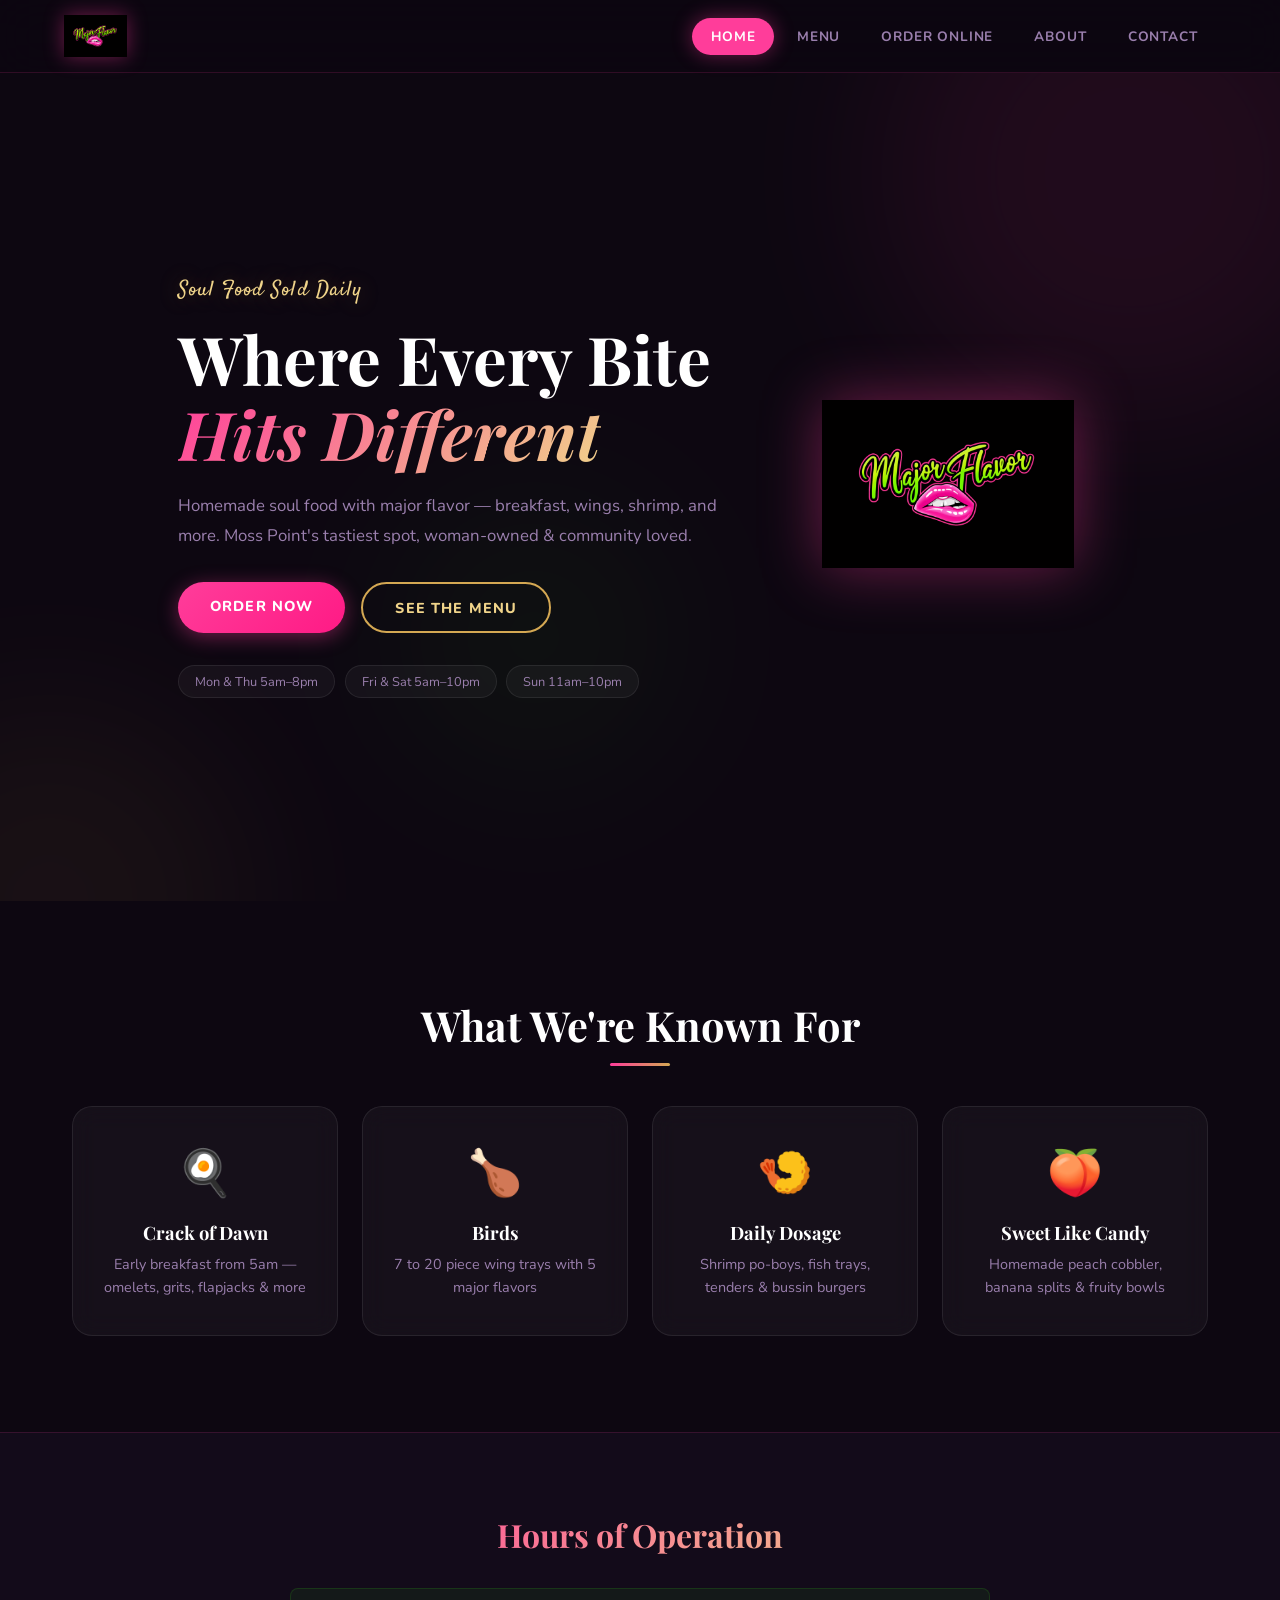
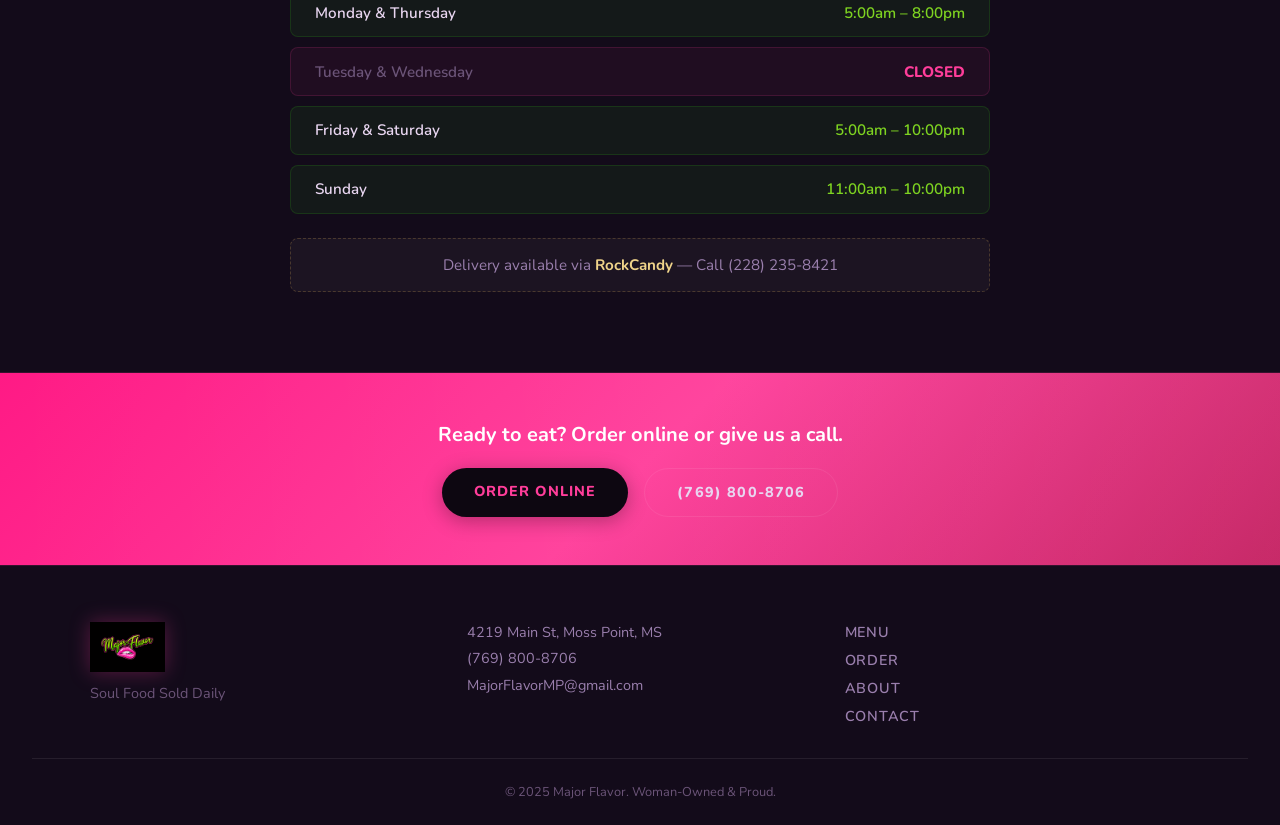
==== index.html @ 63cdf436 "Initial commit — Major Flavor restaurant website Full dark luxe redesign with boujie street vibe: - " ====
<!DOCTYPE html>
<html lang="en">
<head>
  <meta charset="UTF-8" />
  <meta name="viewport" content="width=device-width, initial-scale=1.0"/>
  <title>Major Flavor | Soul Food · Moss Point, MS</title>
  <link rel="preconnect" href="https://fonts.googleapis.com">
  <link href="https://fonts.googleapis.com/css2?family=Satisfy&family=Playfair+Display:ital,wght@0,400;0,700;1,400&family=Nunito:wght@400;600;700;800&display=swap" rel="stylesheet">
  <link rel="stylesheet" href="css/style.css" />
</head>
<body>

  <!-- HEADER / NAV -->
  <header class="site-header">
    <nav class="nav-bar">
      <a href="index.html" class="nav-logo">
        <img src="logo.png" alt="Major Flavor" class="logo-img" />
      </a>
      <button class="nav-toggle" id="navToggle" aria-label="Toggle menu">&#9776;</button>
      <ul class="nav-links" id="navLinks">
        <li><a href="index.html" class="nav-link active">Home</a></li>
        <li><a href="menu.html" class="nav-link">Menu</a></li>
        <li><a href="order.html" class="nav-link">Order Online</a></li>
        <li><a href="about.html" class="nav-link">About</a></li>
        <li><a href="contact.html" class="nav-link">Contact</a></li>
      </ul>
    </nav>
  </header>

  <!-- HERO -->
  <section class="hero">
    <div class="hero-bg-shapes">
      <div class="shape shape-1"></div>
      <div class="shape shape-2"></div>
      <div class="shape shape-3"></div>
    </div>
    <div class="hero-content">
      <p class="hero-tag">Soul Food Sold Daily</p>
      <h1 class="hero-title">
        Where Every Bite<br/>
        <em>Hits Different</em>
      </h1>
      <p class="hero-sub">Homemade soul food with major flavor — breakfast, wings, shrimp, and more. Moss Point's tastiest spot, woman-owned & community loved.</p>
      <div class="hero-cta">
        <a href="order.html" class="btn btn-primary">Order Now</a>
        <a href="menu.html" class="btn btn-outline">See the Menu</a>
      </div>
      <div class="hero-hours">
        <span>Mon & Thu 5am–8pm</span>
        <span>Fri & Sat 5am–10pm</span>
        <span>Sun 11am–10pm</span>
      </div>
    </div>
    <div class="hero-visual">
      <img src="logo.png" alt="Major Flavor — Soul Food" class="hero-logo-img" />
    </div>
  </section>

  <!-- FEATURED CATEGORIES -->
  <section class="features">
    <h2 class="section-title">What We're Known For</h2>
    <div class="features-grid">
      <a href="menu.html#breakfast" class="feature-card">
        <div class="feature-emoji">🍳</div>
        <h3>Crack of Dawn</h3>
        <p>Early breakfast from 5am — omelets, grits, flapjacks & more</p>
      </a>
      <a href="menu.html#birds" class="feature-card">
        <div class="feature-emoji">🍗</div>
        <h3>Birds</h3>
        <p>7 to 20 piece wing trays with 5 major flavors</p>
      </a>
      <a href="menu.html#daily" class="feature-card">
        <div class="feature-emoji">🍤</div>
        <h3>Daily Dosage</h3>
        <p>Shrimp po-boys, fish trays, tenders & bussin burgers</p>
      </a>
      <a href="menu.html#desserts" class="feature-card">
        <div class="feature-emoji">🍑</div>
        <h3>Sweet Like Candy</h3>
        <p>Homemade peach cobbler, banana splits & fruity bowls</p>
      </a>
    </div>
  </section>

  <!-- HOURS BANNER -->
  <section class="hours-banner">
    <div class="hours-inner">
      <h2>Hours of Operation</h2>
      <div class="hours-grid">
        <div class="hours-row open"><span>Monday & Thursday</span><span>5:00am – 8:00pm</span></div>
        <div class="hours-row closed"><span>Tuesday & Wednesday</span><span>CLOSED</span></div>
        <div class="hours-row open"><span>Friday & Saturday</span><span>5:00am – 10:00pm</span></div>
        <div class="hours-row open"><span>Sunday</span><span>11:00am – 10:00pm</span></div>
      </div>
      <p class="delivery-note">Delivery available via <strong>RockCandy</strong> — Call (228) 235-8421</p>
    </div>
  </section>

  <!-- CTA STRIP -->
  <section class="cta-strip">
    <p>Ready to eat? Order online or give us a call.</p>
    <div class="cta-strip-btns">
      <a href="order.html" class="btn btn-primary">Order Online</a>
      <a href="tel:7698008706" class="btn btn-ghost">(769) 800-8706</a>
    </div>
  </section>

  <!-- FOOTER -->
  <footer class="site-footer">
    <div class="footer-inner">
      <div class="footer-brand">
        <img src="logo.png" alt="Major Flavor" style="height:50px; width:auto; filter:drop-shadow(0 0 10px rgba(255,61,154,0.3));" />
        <p>Soul Food Sold Daily</p>
      </div>
      <div class="footer-info">
        <p>4219 Main St, Moss Point, MS</p>
        <p><a href="tel:7698008706">(769) 800-8706</a></p>
        <p><a href="mailto:MajorFlavorMP@gmail.com">MajorFlavorMP@gmail.com</a></p>
      </div>
      <div class="footer-links">
        <a href="menu.html">Menu</a>
        <a href="order.html">Order</a>
        <a href="about.html">About</a>
        <a href="contact.html">Contact</a>
      </div>
    </div>
    <p class="footer-copy">&copy; 2025 Major Flavor. Woman-Owned & Proud.</p>
  </footer>

  <script src="js/main.js"></script>
</body>
</html>
---- css/style.css ----
/* =============================================
   MAJOR FLAVOR — Main Stylesheet
   Boujie Street Soul Food
   Dark luxe theme with pink, gold, neon green
   ============================================= */

@import url('https://fonts.googleapis.com/css2?family=Satisfy&family=Playfair+Display:ital,wght@0,400;0,700;1,400&family=Nunito:wght@400;600;700;800&display=swap');

:root {
  --pink: #ff3d9a;
  --pink-hot: #ff1a85;
  --pink-light: #ff6ab5;
  --pink-glow: rgba(255, 61, 154, 0.4);
  --pink-pale: rgba(255, 61, 154, 0.12);
  --gold: #d4a853;
  --gold-light: #f0d48a;
  --gold-glow: rgba(212, 168, 83, 0.35);
  --green: #39ff14;
  --green-dim: #7ed321;
  --green-glow: rgba(57, 255, 20, 0.25);
  --bg-deep: #0d0711;
  --bg-card: #1a0f22;
  --bg-card-hover: #241535;
  --bg-surface: #130b1a;
  --text-bright: #fff;
  --text-primary: #e8d5f0;
  --text-muted: #9a7fad;
  --text-dim: #6b5478;
  --border-subtle: rgba(255, 61, 154, 0.15);
  --border-glow: rgba(255, 61, 154, 0.3);
  --glass: rgba(255, 255, 255, 0.04);
  --glass-border: rgba(255, 255, 255, 0.08);
  --shadow-pink: 0 8px 32px rgba(255, 61, 154, 0.2);
  --shadow-gold: 0 8px 32px rgba(212, 168, 83, 0.15);
  --shadow-lg: 0 20px 60px rgba(0, 0, 0, 0.5);
  --radius: 20px;
  --radius-sm: 12px;
  --radius-xs: 8px;
}

* { margin: 0; padding: 0; box-sizing: border-box; }
html { scroll-behavior: smooth; }

body {
  font-family: 'Nunito', sans-serif;
  background: var(--bg-deep);
  color: var(--text-primary);
  overflow-x: hidden;
  -webkit-font-smoothing: antialiased;
}

/* ---- TYPOGRAPHY ---- */
h1, h2, h3 { font-family: 'Playfair Display', serif; color: var(--text-bright); }
.logo-text, .hero-tag, .dancing { font-family: 'Satisfy', cursive; }

/* ---- SELECTION ---- */
::selection { background: var(--pink); color: #fff; }

/* ---- SCROLLBAR ---- */
::-webkit-scrollbar { width: 8px; }
::-webkit-scrollbar-track { background: var(--bg-deep); }
::-webkit-scrollbar-thumb { background: var(--pink); border-radius: 4px; }
::-webkit-scrollbar-thumb:hover { background: var(--pink-hot); }

/* =============================================
   SPARKLE / SHIMMER EFFECTS
   ============================================= */
@keyframes shimmer {
  0% { background-position: -200% center; }
  100% { background-position: 200% center; }
}

@keyframes pulse-glow {
  0%, 100% { box-shadow: 0 0 20px var(--pink-glow), 0 0 60px rgba(255, 61, 154, 0.1); }
  50% { box-shadow: 0 0 30px var(--pink-glow), 0 0 80px rgba(255, 61, 154, 0.2); }
}

@keyframes float {
  0%, 100% { transform: translateY(0px); }
  50% { transform: translateY(-20px); }
}

@keyframes fadeUp {
  from { opacity: 0; transform: translateY(30px); }
  to { opacity: 1; transform: translateY(0); }
}

@keyframes glow-text {
  0%, 100% { text-shadow: 0 0 20px var(--pink-glow), 0 0 40px rgba(255, 61, 154, 0.15); }
  50% { text-shadow: 0 0 30px var(--pink-glow), 0 0 60px rgba(255, 61, 154, 0.25); }
}

@keyframes border-dance {
  0%, 100% { border-color: var(--pink); }
  50% { border-color: var(--gold); }
}

@keyframes sparkle-rotate {
  0% { transform: rotate(0deg); }
  100% { transform: rotate(360deg); }
}

.shimmer-text {
  background: linear-gradient(90deg, var(--pink) 0%, var(--gold-light) 25%, var(--pink) 50%, var(--gold-light) 75%, var(--pink) 100%);
  background-size: 200% auto;
  -webkit-background-clip: text;
  -webkit-text-fill-color: transparent;
  background-clip: text;
  animation: shimmer 4s linear infinite;
}

/* =============================================
   HEADER & NAV
   ============================================= */
.site-header {
  position: sticky;
  top: 0;
  z-index: 100;
  background: rgba(13, 7, 17, 0.85);
  backdrop-filter: blur(20px);
  -webkit-backdrop-filter: blur(20px);
  border-bottom: 1px solid var(--border-subtle);
}

.nav-bar {
  max-width: 1200px;
  margin: 0 auto;
  padding: 0 1.5rem;
  display: flex;
  align-items: center;
  justify-content: space-between;
  height: 72px;
}

.nav-logo {
  text-decoration: none;
  display: flex;
  align-items: center;
  gap: 0.5rem;
}

.logo-mark {
  display: flex;
  align-items: center;
  gap: 0.6rem;
}

.logo-text {
  font-family: 'Satisfy', cursive;
  font-size: 2rem;
  background: linear-gradient(135deg, var(--pink) 0%, var(--gold-light) 100%);
  -webkit-background-clip: text;
  -webkit-text-fill-color: transparent;
  background-clip: text;
  line-height: 1;
  filter: drop-shadow(0 0 12px var(--pink-glow));
}

.lips-icon {
  width: 38px;
  height: 22px;
  filter: drop-shadow(0 0 8px var(--pink-glow));
}

.logo-img {
  height: 42px;
  width: auto;
  filter: drop-shadow(0 0 10px var(--pink-glow));
  transition: filter 0.3s;
}

.nav-logo:hover .logo-img {
  filter: drop-shadow(0 0 16px var(--pink-glow));
}

.hero-logo-img {
  width: 280px;
  max-width: 90%;
  filter: drop-shadow(0 0 30px var(--pink-glow));
  animation: pulse-glow-img 4s ease-in-out infinite;
}

@keyframes pulse-glow-img {
  0%, 100% { filter: drop-shadow(0 0 20px var(--pink-glow)); }
  50% { filter: drop-shadow(0 0 40px var(--pink-glow)) drop-shadow(0 0 60px rgba(255, 61, 154, 0.15)); }
}

.nav-links {
  list-style: none;
  display: flex;
  gap: 0.25rem;
}

.nav-link {
  text-decoration: none;
  color: var(--text-muted);
  font-weight: 700;
  font-size: 0.85rem;
  padding: 0.5rem 1.1rem;
  border-radius: 50px;
  transition: all 0.3s ease;
  letter-spacing: 0.06em;
  text-transform: uppercase;
  border: 1px solid transparent;
}

.nav-link:hover {
  color: var(--text-bright);
  background: var(--pink-pale);
  border-color: var(--border-glow);
}

.nav-link.active {
  background: var(--pink);
  color: var(--text-bright);
  box-shadow: 0 0 20px var(--pink-glow);
}

.nav-toggle {
  display: none;
  background: none;
  border: 1px solid var(--border-glow);
  color: var(--pink);
  font-size: 1.4rem;
  padding: 0.4rem 0.8rem;
  border-radius: var(--radius-xs);
  cursor: pointer;
  transition: all 0.3s;
}

.nav-toggle:hover {
  background: var(--pink-pale);
  box-shadow: 0 0 15px var(--pink-glow);
}

/* =============================================
   HERO
   ============================================= */
.hero {
  min-height: calc(100vh - 72px);
  background: var(--bg-deep);
  display: flex;
  align-items: center;
  justify-content: center;
  position: relative;
  overflow: hidden;
  padding: 4rem 2rem;
  gap: 4rem;
  flex-wrap: wrap;
}

/* Ambient background glow orbs */
.hero-bg-shapes { position: absolute; inset: 0; pointer-events: none; }

.shape {
  position: absolute;
  border-radius: 50%;
  filter: blur(80px);
}

.shape-1 {
  width: 500px; height: 500px;
  background: var(--pink);
  opacity: 0.08;
  top: -150px; right: -100px;
  animation: float 10s ease-in-out infinite;
}

.shape-2 {
  width: 400px; height: 400px;
  background: var(--gold);
  opacity: 0.06;
  bottom: -200px; left: -150px;
  animation: float 8s ease-in-out infinite reverse;
}

.shape-3 {
  width: 300px; height: 300px;
  background: var(--green);
  opacity: 0.04;
  top: 50%; left: 30%;
  animation: float 12s ease-in-out infinite;
}

.hero-content {
  max-width: 580px;
  z-index: 1;
  animation: fadeUp 0.8s ease both;
}

.hero-tag {
  font-family: 'Satisfy', cursive;
  font-size: 1.3rem;
  color: var(--gold-light);
  letter-spacing: 0.05em;
  margin-bottom: 1rem;
  display: block;
  text-shadow: 0 0 20px var(--gold-glow);
}

.hero-title {
  font-size: clamp(2.5rem, 6vw, 4.2rem);
  color: var(--text-bright);
  line-height: 1.12;
  margin-bottom: 1.25rem;
  font-weight: 700;
}

.hero-title em {
  font-style: italic;
  background: linear-gradient(135deg, var(--pink) 0%, var(--gold-light) 100%);
  -webkit-background-clip: text;
  -webkit-text-fill-color: transparent;
  background-clip: text;
}

.hero-sub {
  color: var(--text-muted);
  font-size: 1.05rem;
  line-height: 1.75;
  margin-bottom: 2rem;
}

.hero-cta {
  display: flex;
  gap: 1rem;
  flex-wrap: wrap;
  margin-bottom: 2rem;
}

.hero-hours {
  display: flex;
  flex-wrap: wrap;
  gap: 0.6rem;
}

.hero-hours span {
  background: var(--glass);
  color: var(--text-muted);
  padding: 0.4rem 1rem;
  border-radius: 50px;
  font-size: 0.8rem;
  border: 1px solid var(--glass-border);
  backdrop-filter: blur(10px);
}

.hero-visual {
  z-index: 1;
  animation: fadeUp 1s ease 0.2s both;
}

.hero-lip-circle {
  width: 320px;
  height: 320px;
  border-radius: 50%;
  background: radial-gradient(circle at 40% 40%, var(--bg-card) 0%, var(--bg-deep) 100%);
  border: 2px solid var(--border-glow);
  display: flex;
  align-items: center;
  justify-content: center;
  animation: pulse-glow 4s ease-in-out infinite;
  position: relative;
}

/* Decorative ring */
.hero-lip-circle::before {
  content: '';
  position: absolute;
  inset: -12px;
  border-radius: 50%;
  border: 1px solid var(--border-subtle);
  animation: sparkle-rotate 20s linear infinite;
}

.hero-lip-circle::after {
  content: '';
  position: absolute;
  inset: -24px;
  border-radius: 50%;
  border: 1px dashed rgba(212, 168, 83, 0.15);
  animation: sparkle-rotate 30s linear infinite reverse;
}

.hero-lips { width: 220px; filter: drop-shadow(0 0 20px var(--pink-glow)); }

/* =============================================
   BUTTONS
   ============================================= */
.btn {
  display: inline-block;
  padding: 0.85rem 2rem;
  border-radius: 50px;
  font-family: 'Nunito', sans-serif;
  font-weight: 800;
  font-size: 0.9rem;
  text-decoration: none;
  letter-spacing: 0.08em;
  text-transform: uppercase;
  transition: all 0.3s ease;
  cursor: pointer;
  border: none;
  position: relative;
}

.btn-primary {
  background: linear-gradient(135deg, var(--pink) 0%, var(--pink-hot) 100%);
  color: var(--text-bright);
  box-shadow: 0 4px 20px var(--pink-glow);
}

.btn-primary:hover {
  transform: translateY(-3px);
  box-shadow: 0 8px 30px var(--pink-glow), 0 0 60px rgba(255, 61, 154, 0.15);
}

.btn-outline {
  background: transparent;
  color: var(--gold-light);
  border: 2px solid var(--gold);
}

.btn-outline:hover {
  background: var(--gold);
  color: var(--bg-deep);
  transform: translateY(-3px);
  box-shadow: 0 8px 30px var(--gold-glow);
}

.btn-ghost {
  background: transparent;
  color: var(--text-primary);
  border: 1px solid var(--glass-border);
}

.btn-ghost:hover {
  background: var(--glass);
  transform: translateY(-2px);
  border-color: var(--border-glow);
}

.btn-green {
  background: linear-gradient(135deg, var(--green-dim), var(--green));
  color: var(--bg-deep);
  font-weight: 800;
  box-shadow: 0 4px 20px var(--green-glow);
}

.btn-green:hover {
  transform: translateY(-3px);
  box-shadow: 0 8px 30px var(--green-glow);
}

.btn-gold {
  background: linear-gradient(135deg, var(--gold), var(--gold-light));
  color: var(--bg-deep);
  font-weight: 800;
  box-shadow: 0 4px 20px var(--gold-glow);
}

.btn-gold:hover {
  transform: translateY(-3px);
  box-shadow: 0 8px 30px var(--gold-glow);
}

/* =============================================
   GLASS CARD BASE
   ============================================= */
.glass-card {
  background: var(--glass);
  border: 1px solid var(--glass-border);
  border-radius: var(--radius);
  backdrop-filter: blur(12px);
  -webkit-backdrop-filter: blur(12px);
  transition: all 0.3s ease;
}

.glass-card:hover {
  border-color: var(--border-glow);
  background: rgba(255, 255, 255, 0.06);
  box-shadow: 0 8px 40px rgba(255, 61, 154, 0.1);
}

/* =============================================
   SECTION TITLE
   ============================================= */
.section-title {
  text-align: center;
  font-size: clamp(1.8rem, 4vw, 2.6rem);
  margin-bottom: 2.5rem;
  position: relative;
  color: var(--text-bright);
}

.section-title::after {
  content: '';
  display: block;
  width: 60px;
  height: 3px;
  background: linear-gradient(90deg, var(--pink), var(--gold));
  margin: 0.7rem auto 0;
  border-radius: 4px;
}

/* =============================================
   FEATURE CARDS
   ============================================= */
.features {
  padding: 6rem 2rem;
  max-width: 1200px;
  margin: 0 auto;
}

.features-grid {
  display: grid;
  grid-template-columns: repeat(auto-fit, minmax(240px, 1fr));
  gap: 1.5rem;
}

.feature-card {
  text-decoration: none;
  color: var(--text-primary);
  background: var(--glass);
  border: 1px solid var(--glass-border);
  border-radius: var(--radius);
  padding: 2.25rem 1.75rem;
  text-align: center;
  backdrop-filter: blur(12px);
  transition: all 0.35s ease;
  position: relative;
  overflow: hidden;
}

.feature-card::before {
  content: '';
  position: absolute;
  top: 0;
  left: 0;
  right: 0;
  height: 2px;
  background: linear-gradient(90deg, transparent, var(--pink), var(--gold), transparent);
  opacity: 0;
  transition: opacity 0.3s;
}

.feature-card:hover {
  border-color: var(--border-glow);
  transform: translateY(-8px);
  box-shadow: 0 16px 48px rgba(255, 61, 154, 0.15);
}

.feature-card:hover::before { opacity: 1; }

.feature-emoji {
  font-size: 2.8rem;
  margin-bottom: 1rem;
}

.feature-card h3 {
  font-size: 1.15rem;
  color: var(--text-bright);
  margin-bottom: 0.5rem;
}

.feature-card p {
  color: var(--text-muted);
  font-size: 0.9rem;
  line-height: 1.6;
}

/* =============================================
   HOURS BANNER
   ============================================= */
.hours-banner {
  background: var(--bg-surface);
  padding: 5rem 2rem;
  position: relative;
  border-top: 1px solid var(--border-subtle);
  border-bottom: 1px solid var(--border-subtle);
}

.hours-inner {
  max-width: 700px;
  margin: 0 auto;
  text-align: center;
}

.hours-inner h2 {
  font-size: 2rem;
  margin-bottom: 2rem;
  background: linear-gradient(135deg, var(--pink), var(--gold-light));
  -webkit-background-clip: text;
  -webkit-text-fill-color: transparent;
  background-clip: text;
}

.hours-grid {
  display: flex;
  flex-direction: column;
  gap: 0.6rem;
  margin-bottom: 1.5rem;
}

.hours-row {
  display: flex;
  justify-content: space-between;
  padding: 0.85rem 1.5rem;
  border-radius: var(--radius-xs);
  font-weight: 600;
  font-size: 0.95rem;
}

.hours-row.open {
  background: rgba(57, 255, 20, 0.06);
  border: 1px solid rgba(57, 255, 20, 0.12);
  color: var(--text-primary);
}

.hours-row.open span:last-child { color: var(--green-dim); }

.hours-row.closed {
  background: rgba(255, 61, 154, 0.06);
  border: 1px solid var(--border-subtle);
  color: var(--text-dim);
}

.hours-row.closed span:last-child {
  color: var(--pink);
  font-weight: 800;
}

.delivery-note {
  color: var(--text-muted);
  font-size: 0.95rem;
  margin-top: 1.5rem;
  padding: 1rem 1.5rem;
  border: 1px dashed rgba(212, 168, 83, 0.25);
  border-radius: var(--radius-xs);
  background: var(--glass);
}

.delivery-note strong { color: var(--gold-light); }

/* =============================================
   CTA STRIP
   ============================================= */
.cta-strip {
  background: linear-gradient(135deg, var(--pink-hot) 0%, var(--pink) 50%, #c2185b 100%);
  padding: 3rem 2rem;
  text-align: center;
  color: var(--text-bright);
  position: relative;
  overflow: hidden;
}

.cta-strip::before {
  content: '';
  position: absolute;
  inset: 0;
  background: linear-gradient(90deg, transparent 0%, rgba(255,255,255,0.08) 50%, transparent 100%);
  background-size: 200% 100%;
  animation: shimmer 6s linear infinite;
}

.cta-strip p {
  font-size: 1.25rem;
  font-weight: 700;
  margin-bottom: 1.25rem;
  position: relative;
  z-index: 1;
}

.cta-strip-btns {
  display: flex;
  gap: 1rem;
  justify-content: center;
  flex-wrap: wrap;
  position: relative;
  z-index: 1;
}

.cta-strip .btn-primary {
  background: var(--bg-deep);
  color: var(--pink);
  box-shadow: 0 4px 20px rgba(0,0,0,0.3);
}

.cta-strip .btn-primary:hover {
  background: var(--text-bright);
  color: var(--pink-hot);
}

/* =============================================
   FOOTER
   ============================================= */
.site-footer {
  background: var(--bg-surface);
  color: var(--text-primary);
  padding: 3.5rem 2rem 1.5rem;
  border-top: 1px solid var(--border-subtle);
}

.footer-inner {
  max-width: 1100px;
  margin: 0 auto;
  display: grid;
  grid-template-columns: repeat(auto-fit, minmax(180px, 1fr));
  gap: 2rem;
  margin-bottom: 2rem;
}

.footer-brand .footer-logo-text {
  font-size: 2.2rem;
  background: linear-gradient(135deg, var(--pink), var(--gold-light));
  -webkit-background-clip: text;
  -webkit-text-fill-color: transparent;
  background-clip: text;
}

.footer-brand p {
  color: var(--text-dim);
  font-size: 0.9rem;
  margin-top: 0.3rem;
}

.footer-info p { color: var(--text-muted); font-size: 0.9rem; margin-bottom: 0.4rem; }
.footer-info a { color: var(--text-muted); text-decoration: none; transition: color 0.2s; }
.footer-info a:hover { color: var(--pink); }

.footer-links {
  display: flex;
  flex-direction: column;
  gap: 0.5rem;
}

.footer-links a {
  color: var(--text-muted);
  text-decoration: none;
  font-size: 0.9rem;
  font-weight: 600;
  text-transform: uppercase;
  letter-spacing: 0.05em;
  transition: color 0.2s;
}

.footer-links a:hover { color: var(--gold-light); }

.footer-copy {
  text-align: center;
  color: var(--text-dim);
  font-size: 0.8rem;
  border-top: 1px solid var(--glass-border);
  padding-top: 1.5rem;
}

/* =============================================
   PAGE HERO (inner pages)
   ============================================= */
.page-hero {
  background: var(--bg-surface);
  padding: 4rem 2rem 3rem;
  text-align: center;
  border-bottom: 1px solid var(--border-subtle);
  position: relative;
  overflow: hidden;
}

.page-hero::before {
  content: '';
  position: absolute;
  width: 400px; height: 400px;
  background: var(--pink);
  opacity: 0.04;
  border-radius: 50%;
  filter: blur(80px);
  top: -200px; right: 10%;
}

.page-hero h1 {
  color: var(--text-bright);
  font-size: clamp(2rem, 5vw, 3.2rem);
  position: relative;
}

.page-hero p {
  color: var(--text-muted);
  margin-top: 0.5rem;
  font-size: 1.05rem;
  position: relative;
}

/* =============================================
   MENU PAGE
   ============================================= */
.menu-page { max-width: 1100px; margin: 0 auto; padding: 3rem 2rem 5rem; }

.menu-nav {
  display: flex;
  gap: 0.5rem;
  flex-wrap: wrap;
  margin-bottom: 3rem;
  justify-content: center;
}

.menu-nav-btn {
  padding: 0.55rem 1.2rem;
  background: var(--glass);
  border: 1px solid var(--glass-border);
  border-radius: 50px;
  font-family: 'Nunito', sans-serif;
  font-weight: 700;
  font-size: 0.85rem;
  cursor: pointer;
  color: var(--text-muted);
  text-decoration: none;
  transition: all 0.3s;
  text-transform: uppercase;
  letter-spacing: 0.04em;
}

.menu-nav-btn:hover, .menu-nav-btn.active {
  background: var(--pink);
  border-color: var(--pink);
  color: var(--text-bright);
  box-shadow: 0 0 20px var(--pink-glow);
}

.menu-section { margin-bottom: 3.5rem; }

.menu-section-header {
  display: flex;
  align-items: center;
  gap: 1rem;
  margin-bottom: 1.5rem;
  padding-bottom: 0.75rem;
  border-bottom: 1px solid var(--border-subtle);
}

.menu-section-header h2 {
  font-size: 1.6rem;
  color: var(--text-bright);
}

.menu-section-header .section-icon {
  font-size: 1.8rem;
}

.menu-section-sub {
  font-size: 0.85rem;
  color: var(--text-muted);
  margin-bottom: 1.25rem;
  padding: 0.5rem 1rem;
  background: var(--pink-pale);
  border-radius: var(--radius-xs);
  display: inline-block;
  border: 1px solid var(--border-subtle);
}

.menu-items {
  display: grid;
  grid-template-columns: repeat(auto-fill, minmax(280px, 1fr));
  gap: 0.75rem;
}

.menu-item {
  background: var(--glass);
  border-radius: var(--radius-sm);
  padding: 1.25rem 1.5rem;
  border: 1px solid var(--glass-border);
  display: flex;
  justify-content: space-between;
  align-items: flex-start;
  gap: 1rem;
  transition: all 0.3s ease;
}

.menu-item:hover {
  border-color: var(--border-glow);
  background: rgba(255, 255, 255, 0.06);
  box-shadow: 0 4px 20px rgba(255, 61, 154, 0.08);
}

.menu-item-info { flex: 1; }

.menu-item-name {
  font-family: 'Playfair Display', serif;
  font-size: 1rem;
  font-weight: 700;
  color: var(--text-bright);
  margin-bottom: 0.25rem;
}

.menu-item-desc {
  font-size: 0.8rem;
  color: var(--text-dim);
  line-height: 1.5;
}

.menu-item-price {
  font-weight: 800;
  color: var(--gold-light);
  font-size: 1rem;
  white-space: nowrap;
}

/* Flavors tag */
.flavors-tag {
  margin-top: 0.75rem;
  display: flex;
  flex-wrap: wrap;
  gap: 0.4rem;
  align-items: center;
}

.flavor-pill {
  background: rgba(57, 255, 20, 0.08);
  color: var(--green-dim);
  border: 1px solid rgba(57, 255, 20, 0.15);
  border-radius: 50px;
  padding: 0.25rem 0.8rem;
  font-size: 0.75rem;
  font-weight: 700;
}

/* Special promo box */
.promo-box {
  background: var(--glass);
  border-radius: var(--radius);
  padding: 2.5rem;
  color: var(--text-bright);
  border: 1px solid var(--border-glow);
  text-align: center;
  margin-bottom: 3rem;
  position: relative;
  overflow: hidden;
}

.promo-box::before {
  content: '';
  position: absolute;
  inset: 0;
  background: linear-gradient(135deg, rgba(255, 61, 154, 0.05) 0%, rgba(212, 168, 83, 0.05) 100%);
}

.promo-box .promo-tag {
  display: inline-block;
  background: linear-gradient(135deg, var(--gold), var(--gold-light));
  color: var(--bg-deep);
  font-weight: 800;
  font-size: 0.75rem;
  padding: 0.3rem 1rem;
  border-radius: 50px;
  letter-spacing: 0.1em;
  text-transform: uppercase;
  margin-bottom: 0.75rem;
  position: relative;
}

.promo-box h2 {
  font-size: 1.8rem;
  margin-bottom: 0.5rem;
  position: relative;
  background: linear-gradient(135deg, var(--pink), var(--gold-light));
  -webkit-background-clip: text;
  -webkit-text-fill-color: transparent;
  background-clip: text;
}

.promo-box p { color: var(--text-muted); margin-bottom: 0.3rem; font-size: 0.95rem; position: relative; }

.promo-options {
  display: flex;
  gap: 1rem;
  justify-content: center;
  flex-wrap: wrap;
  margin-top: 1.25rem;
  position: relative;
}

.promo-option {
  background: rgba(255, 61, 154, 0.08);
  border: 1px solid var(--border-glow);
  border-radius: var(--radius-sm);
  padding: 0.85rem 1.75rem;
  color: var(--text-bright);
  text-align: center;
  transition: all 0.3s;
}

.promo-option:hover {
  border-color: var(--gold);
  box-shadow: 0 0 20px var(--gold-glow);
}

.promo-option strong {
  display: block;
  font-size: 1.6rem;
  background: linear-gradient(135deg, var(--pink), var(--gold-light));
  -webkit-background-clip: text;
  -webkit-text-fill-color: transparent;
  background-clip: text;
}

.promo-option span { font-size: 0.8rem; color: var(--text-muted); }

/* Sides list */
.sides-list {
  display: flex;
  flex-wrap: wrap;
  gap: 0.6rem;
  margin-top: 0.75rem;
}

.side-pill {
  background: var(--glass);
  border: 1px solid var(--glass-border);
  border-radius: 50px;
  padding: 0.4rem 1rem;
  font-size: 0.85rem;
  font-weight: 600;
  color: var(--text-muted);
  transition: all 0.2s;
}

.side-pill:hover {
  border-color: var(--border-glow);
  color: var(--text-primary);
}

/* =============================================
   ORDER PAGE
   ============================================= */
.order-page {
  max-width: 800px;
  margin: 0 auto;
  padding: 3rem 2rem 5rem;
  text-align: center;
}

.order-page h2 {
  font-size: 1.8rem;
  margin-bottom: 1rem;
  color: var(--text-bright);
}

.order-embed-box {
  background: var(--glass);
  border-radius: var(--radius);
  padding: 3rem 2rem;
  border: 1px solid var(--border-glow);
  margin-top: 2rem;
  position: relative;
  overflow: hidden;
}

.order-embed-box::before {
  content: '';
  position: absolute;
  top: 0; left: 0; right: 0;
  height: 2px;
  background: linear-gradient(90deg, var(--pink), var(--gold), var(--pink));
}

.order-embed-box .placeholder-icon { font-size: 4rem; margin-bottom: 1rem; }

.order-embed-box p {
  color: var(--text-muted);
  margin-bottom: 1.5rem;
  line-height: 1.7;
}

.order-alts {
  display: grid;
  grid-template-columns: repeat(auto-fit, minmax(200px, 1fr));
  gap: 1.25rem;
  margin-top: 2.5rem;
}

.order-alt-card {
  background: var(--glass);
  border-radius: var(--radius);
  padding: 1.75rem;
  border: 1px solid var(--glass-border);
  text-align: center;
  transition: all 0.3s;
}

.order-alt-card:hover {
  border-color: var(--border-glow);
  box-shadow: 0 8px 32px rgba(255, 61, 154, 0.1);
}

.order-alt-card .alt-icon { font-size: 2rem; margin-bottom: 0.75rem; }
.order-alt-card h3 { font-size: 1rem; margin-bottom: 0.5rem; color: var(--text-bright); }
.order-alt-card p { font-size: 0.85rem; color: var(--text-muted); margin-bottom: 0.75rem; }

/* =============================================
   ABOUT PAGE
   ============================================= */
.about-page { max-width: 900px; margin: 0 auto; padding: 3rem 2rem 5rem; }

.about-grid {
  display: grid;
  grid-template-columns: 1fr 1fr;
  gap: 3rem;
  align-items: center;
  margin-bottom: 3.5rem;
}

.about-text p {
  color: var(--text-muted);
  line-height: 1.8;
  margin-bottom: 1rem;
  font-size: 1rem;
}

.about-text strong { color: var(--text-bright); }

.about-visual {
  background: var(--glass);
  border-radius: var(--radius);
  padding: 2.5rem;
  display: flex;
  flex-direction: column;
  align-items: center;
  text-align: center;
  border: 1px solid var(--border-glow);
  position: relative;
  overflow: hidden;
}

.about-visual::before {
  content: '';
  position: absolute;
  inset: 0;
  background: radial-gradient(circle at 50% 50%, rgba(255, 61, 154, 0.08), transparent 70%);
}

.about-visual .big-lips { font-size: 4rem; margin-bottom: 1rem; position: relative; }

.about-visual .dancing {
  font-family: 'Satisfy', cursive;
  font-size: 1.8rem;
  background: linear-gradient(135deg, var(--pink), var(--gold-light));
  -webkit-background-clip: text;
  -webkit-text-fill-color: transparent;
  background-clip: text;
  position: relative;
}

.about-visual p { color: var(--text-muted); font-size: 0.9rem; margin-top: 0.5rem; position: relative; }

.values-grid {
  display: grid;
  grid-template-columns: repeat(auto-fit, minmax(200px, 1fr));
  gap: 1.25rem;
  margin-top: 2rem;
}

.value-card {
  background: var(--glass);
  border-radius: var(--radius);
  padding: 1.75rem;
  text-align: center;
  border: 1px solid var(--glass-border);
  transition: all 0.3s;
}

.value-card:hover {
  border-color: var(--border-glow);
  box-shadow: 0 8px 32px rgba(255, 61, 154, 0.1);
}

.value-card .icon { font-size: 2rem; margin-bottom: 0.75rem; }
.value-card h3 { font-size: 1rem; margin-bottom: 0.4rem; color: var(--text-bright); }
.value-card p { font-size: 0.85rem; color: var(--text-muted); line-height: 1.5; }

/* =============================================
   CONTACT PAGE
   ============================================= */
.contact-page { max-width: 900px; margin: 0 auto; padding: 3rem 2rem 5rem; }

.contact-grid {
  display: grid;
  grid-template-columns: 1fr 1fr;
  gap: 2.5rem;
}

.contact-info { display: flex; flex-direction: column; gap: 1rem; }

.contact-card {
  background: var(--glass);
  border-radius: var(--radius-sm);
  padding: 1.25rem 1.5rem;
  display: flex;
  align-items: center;
  gap: 1rem;
  border: 1px solid var(--glass-border);
  text-decoration: none;
  color: var(--text-primary);
  transition: all 0.3s;
}

.contact-card:hover {
  border-color: var(--border-glow);
  box-shadow: 0 4px 24px rgba(255, 61, 154, 0.12);
  transform: translateX(4px);
}

.contact-card .c-icon { font-size: 1.75rem; }
.contact-card .c-label { font-size: 0.72rem; color: var(--text-dim); text-transform: uppercase; letter-spacing: 0.06em; margin-bottom: 0.15rem; }
.contact-card .c-value { font-weight: 700; font-size: 0.95rem; color: var(--text-bright); }

.contact-form {
  background: var(--glass);
  border-radius: var(--radius);
  padding: 2rem;
  border: 1px solid var(--glass-border);
}

.contact-form h3 {
  font-size: 1.3rem;
  margin-bottom: 1.5rem;
  color: var(--text-bright);
}

.form-group { margin-bottom: 1.25rem; }

.form-group label {
  display: block;
  font-weight: 700;
  font-size: 0.82rem;
  color: var(--text-muted);
  margin-bottom: 0.4rem;
  text-transform: uppercase;
  letter-spacing: 0.05em;
}

.form-group input,
.form-group textarea,
.form-group select {
  width: 100%;
  padding: 0.85rem 1.1rem;
  border: 1px solid var(--glass-border);
  border-radius: var(--radius-xs);
  font-family: 'Nunito', sans-serif;
  font-size: 0.95rem;
  color: var(--text-bright);
  background: rgba(255, 255, 255, 0.03);
  transition: all 0.3s;
  outline: none;
}

.form-group input::placeholder,
.form-group textarea::placeholder {
  color: var(--text-dim);
}

.form-group input:focus,
.form-group textarea:focus,
.form-group select:focus {
  border-color: var(--pink);
  box-shadow: 0 0 0 3px var(--pink-pale);
  background: rgba(255, 255, 255, 0.05);
}

.form-group select {
  appearance: none;
  background-image: url("data:image/svg+xml,%3Csvg xmlns='http://www.w3.org/2000/svg' width='12' height='8' viewBox='0 0 12 8'%3E%3Cpath fill='%239a7fad' d='M1 1l5 5 5-5'/%3E%3C/svg%3E");
  background-repeat: no-repeat;
  background-position: right 1rem center;
  padding-right: 2.5rem;
}

.form-group select option {
  background: var(--bg-card);
  color: var(--text-primary);
}

.form-group textarea { resize: vertical; min-height: 120px; }

.map-embed {
  margin-top: 2.5rem;
  border-radius: var(--radius);
  overflow: hidden;
  border: 1px solid var(--glass-border);
}

.map-embed iframe { width: 100%; height: 300px; display: block; border: none; }

/* =============================================
   HOURS BOX (reusable dark hours component)
   ============================================= */
.hours-box {
  background: var(--glass);
  border-radius: var(--radius);
  padding: 2rem;
  color: var(--text-primary);
  text-align: center;
  border: 1px solid var(--glass-border);
}

.hours-box h3 {
  background: linear-gradient(135deg, var(--pink), var(--gold-light));
  -webkit-background-clip: text;
  -webkit-text-fill-color: transparent;
  background-clip: text;
  margin-bottom: 1rem;
  font-size: 1.1rem;
  text-transform: uppercase;
  letter-spacing: 0.05em;
}

.hours-box p { color: var(--text-muted); font-size: 0.9rem; margin-bottom: 0.3rem; }

/* =============================================
   RESPONSIVE
   ============================================= */
@media (max-width: 768px) {
  .nav-links {
    display: none;
    flex-direction: column;
    position: fixed;
    top: 72px;
    left: 0;
    right: 0;
    background: rgba(13, 7, 17, 0.96);
    backdrop-filter: blur(24px);
    -webkit-backdrop-filter: blur(24px);
    padding: 1.5rem;
    gap: 0.35rem;
    border-bottom: 1px solid var(--border-subtle);
    z-index: 99;
  }

  .nav-links.open { display: flex; }
  .nav-toggle { display: block; }

  .hero {
    flex-direction: column;
    padding: 3rem 1.5rem;
    text-align: center;
    gap: 2.5rem;
  }

  .hero-cta { justify-content: center; }
  .hero-hours { justify-content: center; }

  .hero-lip-circle {
    width: 240px;
    height: 240px;
  }

  .hero-lip-circle::before { inset: -8px; }
  .hero-lip-circle::after { inset: -16px; }
  .hero-lips { width: 170px; }

  .about-grid { grid-template-columns: 1fr; }
  .contact-grid { grid-template-columns: 1fr; }

  .promo-options { flex-direction: column; align-items: center; }

  .features { padding: 4rem 1.5rem; }
  .hours-banner { padding: 4rem 1.5rem; }
}

@media (max-width: 480px) {
  .logo-text { font-size: 1.6rem; }
  .hours-row { font-size: 0.82rem; padding: 0.65rem 1rem; }
  .nav-bar { height: 64px; }
  .nav-links { top: 64px; }
  .hero { min-height: calc(100vh - 64px); padding: 2rem 1.25rem; }
  .hero-title { font-size: clamp(2rem, 8vw, 2.8rem); }
  .hero-lip-circle { width: 200px; height: 200px; }
  .hero-lips { width: 140px; }
  .btn { padding: 0.75rem 1.6rem; font-size: 0.85rem; }
  .menu-items { grid-template-columns: 1fr; }
  .features-grid { grid-template-columns: 1fr; }
  .order-alts { grid-template-columns: 1fr; }
}
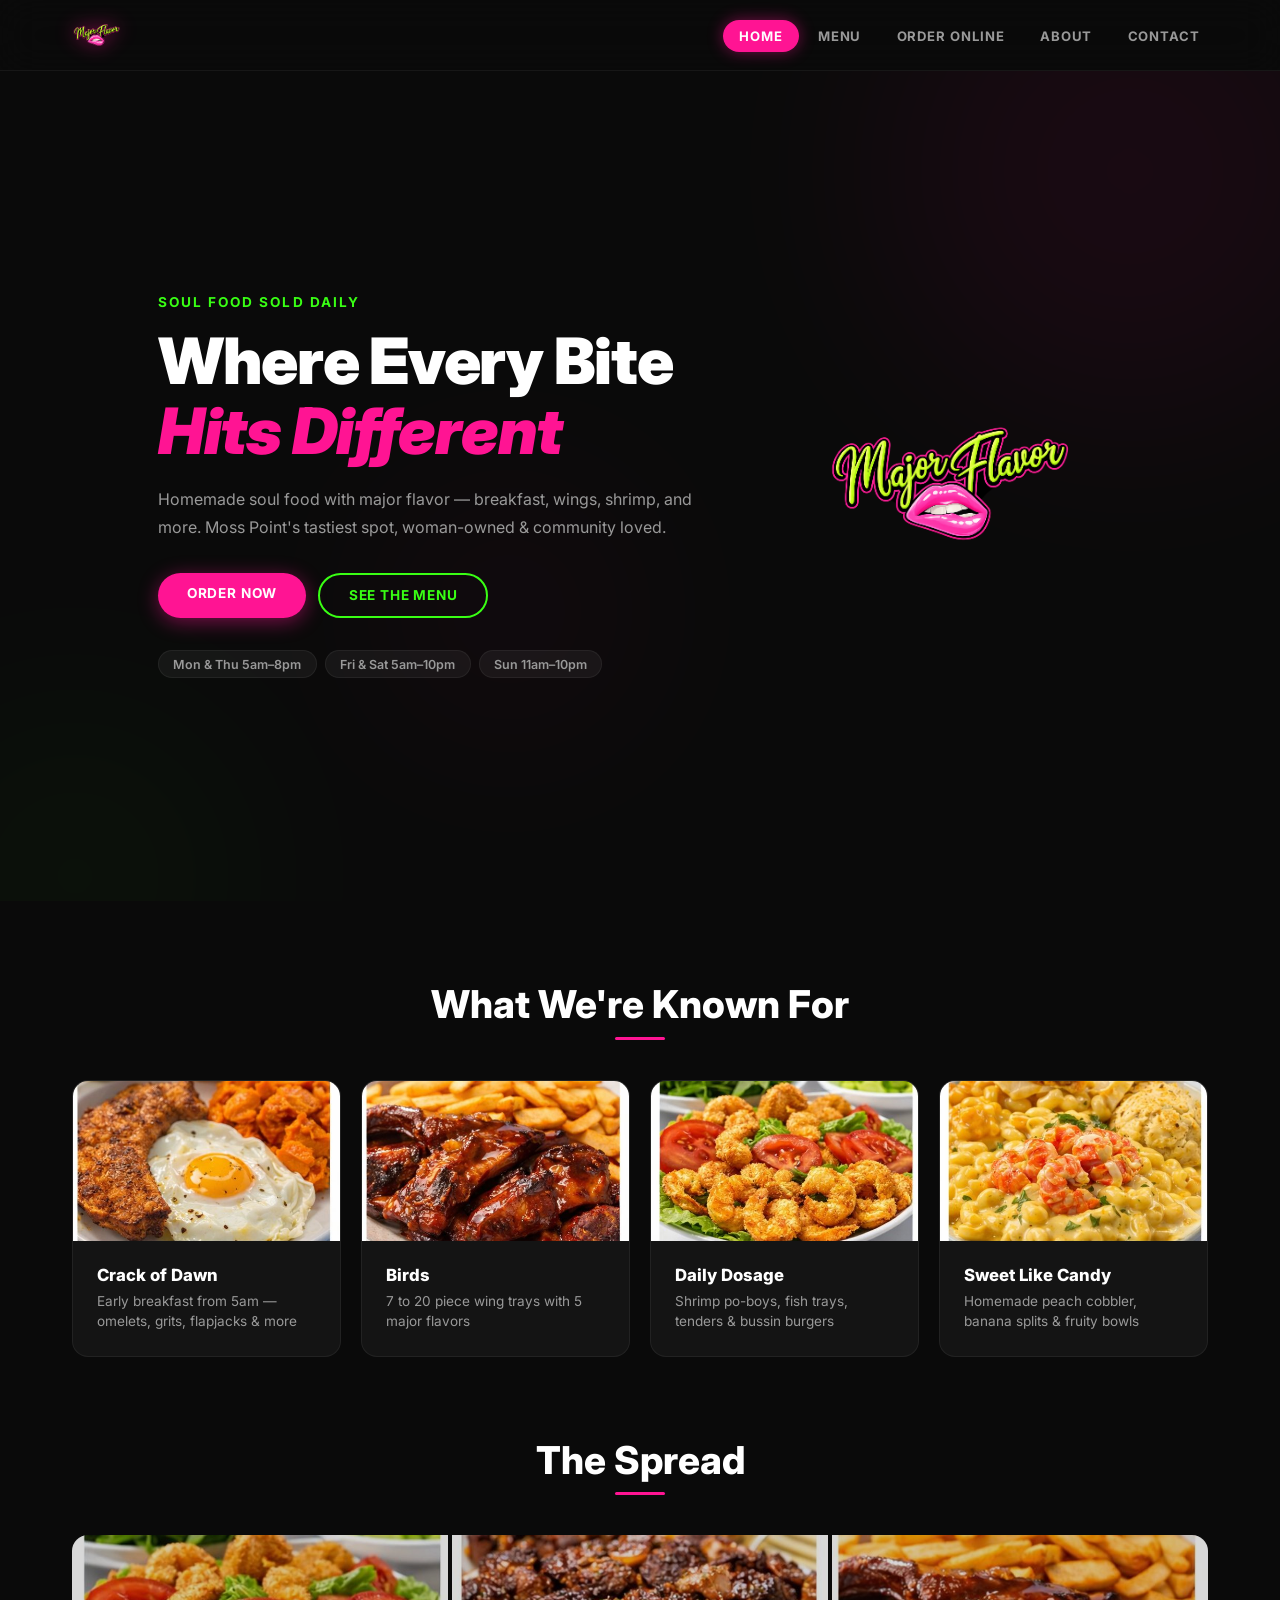
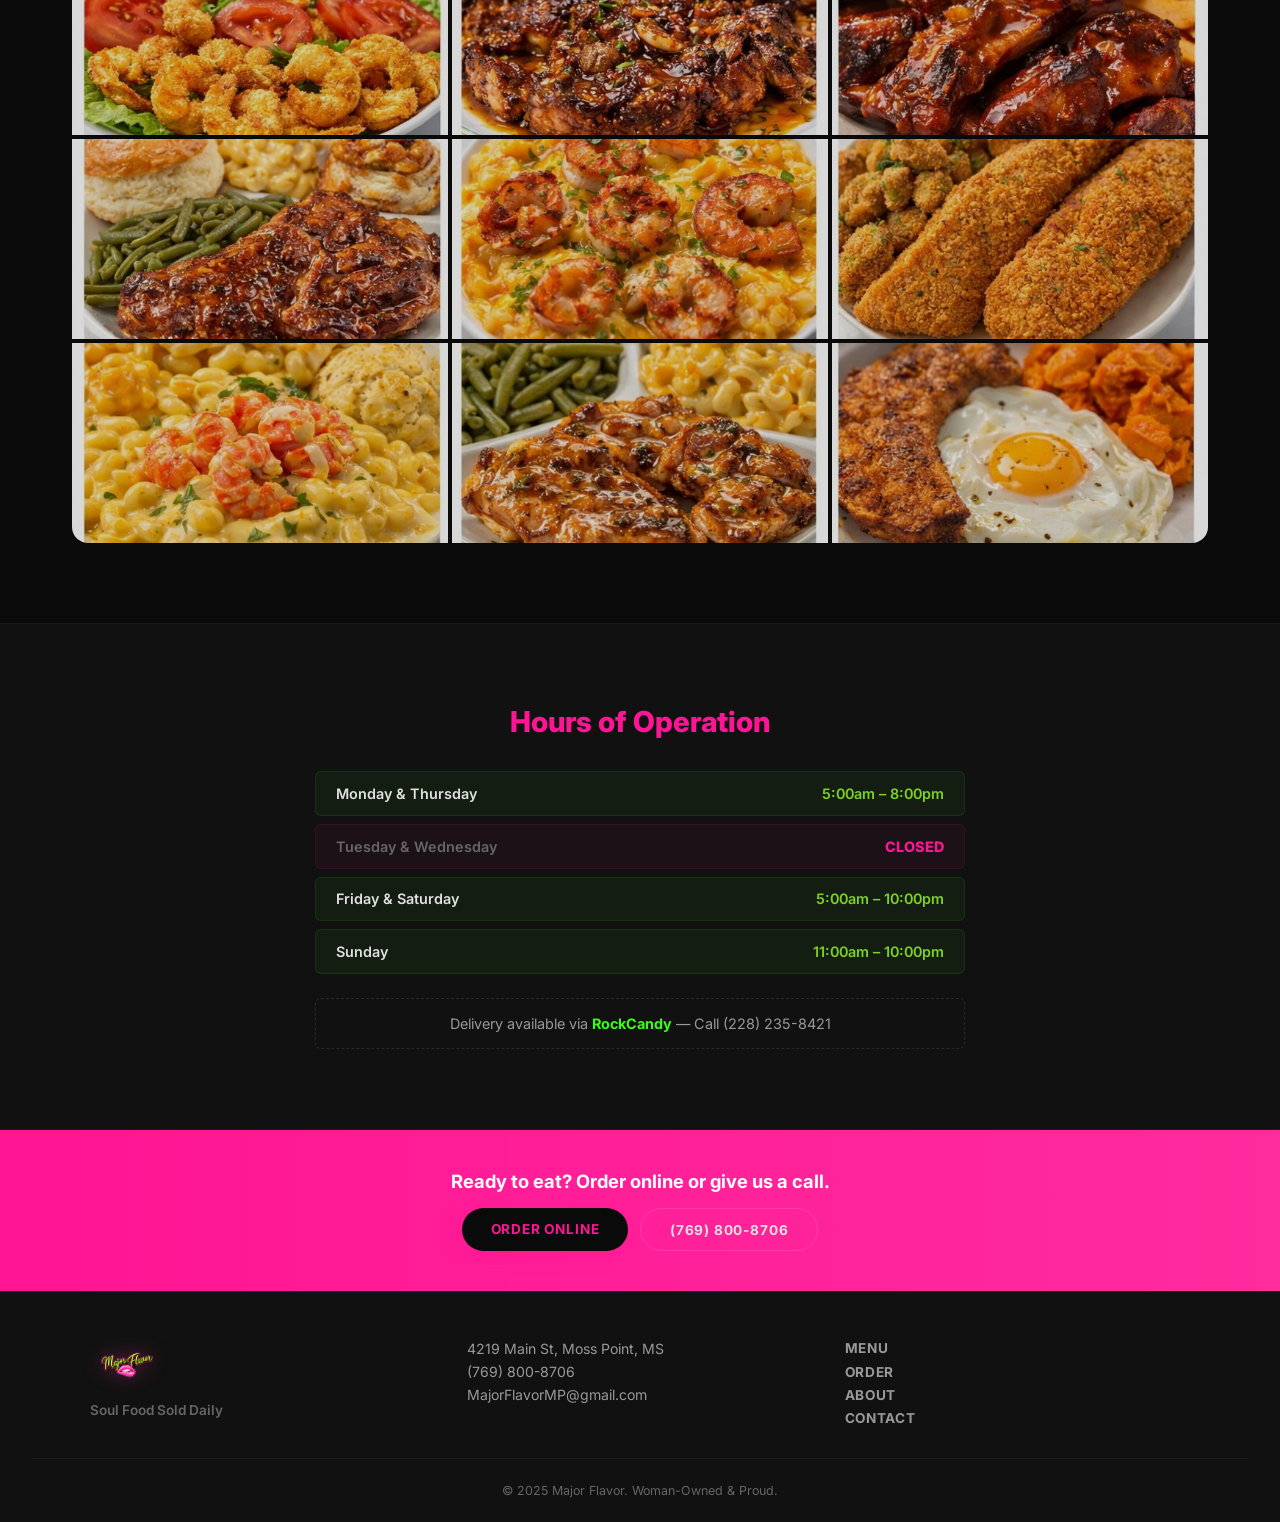
==== commit 0afd4328: "Redesign v2 — bright pink, clean fonts, food images, no purple - Replaced logo with transparent neon" ====
--- a/index.html
+++ b/index.html
@@ -5,7 +5,7 @@
   <meta name="viewport" content="width=device-width, initial-scale=1.0"/>
   <title>Major Flavor | Soul Food · Moss Point, MS</title>
   <link rel="preconnect" href="https://fonts.googleapis.com">
-  <link href="https://fonts.googleapis.com/css2?family=Satisfy&family=Playfair+Display:ital,wght@0,400;0,700;1,400&family=Nunito:wght@400;600;700;800&display=swap" rel="stylesheet">
+  <link href="https://fonts.googleapis.com/css2?family=Inter:wght@400;500;600;700;800;900&display=swap" rel="stylesheet">
   <link rel="stylesheet" href="css/style.css" />
 </head>
 <body>
@@ -61,25 +61,49 @@
     <h2 class="section-title">What We're Known For</h2>
     <div class="features-grid">
       <a href="menu.html#breakfast" class="feature-card">
-        <div class="feature-emoji">🍳</div>
-        <h3>Crack of Dawn</h3>
-        <p>Early breakfast from 5am — omelets, grits, flapjacks & more</p>
+        <img src="images/breakfast-plate.jpg" alt="Breakfast" class="feature-card-img" />
+        <div class="feature-card-body">
+          <h3>Crack of Dawn</h3>
+          <p>Early breakfast from 5am — omelets, grits, flapjacks & more</p>
+        </div>
       </a>
       <a href="menu.html#birds" class="feature-card">
-        <div class="feature-emoji">🍗</div>
-        <h3>Birds</h3>
-        <p>7 to 20 piece wing trays with 5 major flavors</p>
+        <img src="images/glazed-wings.jpg" alt="Wings" class="feature-card-img" />
+        <div class="feature-card-body">
+          <h3>Birds</h3>
+          <p>7 to 20 piece wing trays with 5 major flavors</p>
+        </div>
       </a>
       <a href="menu.html#daily" class="feature-card">
-        <div class="feature-emoji">🍤</div>
-        <h3>Daily Dosage</h3>
-        <p>Shrimp po-boys, fish trays, tenders & bussin burgers</p>
+        <img src="images/shrimp-plate.jpg" alt="Shrimp" class="feature-card-img" />
+        <div class="feature-card-body">
+          <h3>Daily Dosage</h3>
+          <p>Shrimp po-boys, fish trays, tenders & bussin burgers</p>
+        </div>
       </a>
       <a href="menu.html#desserts" class="feature-card">
-        <div class="feature-emoji">🍑</div>
-        <h3>Sweet Like Candy</h3>
-        <p>Homemade peach cobbler, banana splits & fruity bowls</p>
+        <img src="images/mac-cheese.jpg" alt="Soul Food" class="feature-card-img" />
+        <div class="feature-card-body">
+          <h3>Sweet Like Candy</h3>
+          <p>Homemade peach cobbler, banana splits & fruity bowls</p>
+        </div>
       </a>
+    </div>
+  </section>
+
+  <!-- FOOD GALLERY -->
+  <section class="food-gallery">
+    <h2 class="section-title">The Spread</h2>
+    <div class="food-gallery-grid">
+      <img src="images/shrimp-plate.jpg" alt="Shrimp plate" loading="lazy" />
+      <img src="images/bbq-ribs.jpg" alt="BBQ ribs" loading="lazy" />
+      <img src="images/glazed-wings.jpg" alt="Glazed wings" loading="lazy" />
+      <img src="images/soul-plate.jpg" alt="Soul food plate" loading="lazy" />
+      <img src="images/shrimp-mac.jpg" alt="Shrimp and mac" loading="lazy" />
+      <img src="images/fried-fish.jpg" alt="Fried fish" loading="lazy" />
+      <img src="images/mac-cheese.jpg" alt="Mac and cheese" loading="lazy" />
+      <img src="images/mac-shrimp-greens.jpg" alt="Mac shrimp and greens" loading="lazy" />
+      <img src="images/breakfast-plate.jpg" alt="Breakfast plate" loading="lazy" />
     </div>
   </section>
 
--- a/css/style.css
+++ b/css/style.css
@@ -1,112 +1,81 @@
 /* =============================================
    MAJOR FLAVOR — Main Stylesheet
-   Boujie Street Soul Food
-   Dark luxe theme with pink, gold, neon green
-   ============================================= */
-
-@import url('https://fonts.googleapis.com/css2?family=Satisfy&family=Playfair+Display:ital,wght@0,400;0,700;1,400&family=Nunito:wght@400;600;700;800&display=swap');
+   Dark + Bright Pink + Neon Green + Clean Modern
+   ============================================= */
+
+@import url('https://fonts.googleapis.com/css2?family=Inter:wght@400;500;600;700;800;900&display=swap');
 
 :root {
-  --pink: #ff3d9a;
-  --pink-hot: #ff1a85;
-  --pink-light: #ff6ab5;
-  --pink-glow: rgba(255, 61, 154, 0.4);
-  --pink-pale: rgba(255, 61, 154, 0.12);
-  --gold: #d4a853;
-  --gold-light: #f0d48a;
-  --gold-glow: rgba(212, 168, 83, 0.35);
+  --pink: #FF1493;
+  --pink-bright: #FF69B4;
+  --pink-glow: rgba(255, 20, 147, 0.45);
+  --pink-pale: rgba(255, 20, 147, 0.12);
   --green: #39ff14;
   --green-dim: #7ed321;
   --green-glow: rgba(57, 255, 20, 0.25);
-  --bg-deep: #0d0711;
-  --bg-card: #1a0f22;
-  --bg-card-hover: #241535;
-  --bg-surface: #130b1a;
-  --text-bright: #fff;
-  --text-primary: #e8d5f0;
-  --text-muted: #9a7fad;
-  --text-dim: #6b5478;
-  --border-subtle: rgba(255, 61, 154, 0.15);
-  --border-glow: rgba(255, 61, 154, 0.3);
+  --gold: #d4a853;
+  --gold-light: #f0d48a;
+  --bg: #0a0a0a;
+  --bg-card: #141414;
+  --bg-surface: #111111;
+  --text-bright: #ffffff;
+  --text-primary: #e0e0e0;
+  --text-muted: #999999;
+  --text-dim: #666666;
+  --border-subtle: rgba(255, 20, 147, 0.15);
+  --border-glow: rgba(255, 20, 147, 0.35);
   --glass: rgba(255, 255, 255, 0.04);
   --glass-border: rgba(255, 255, 255, 0.08);
-  --shadow-pink: 0 8px 32px rgba(255, 61, 154, 0.2);
-  --shadow-gold: 0 8px 32px rgba(212, 168, 83, 0.15);
-  --shadow-lg: 0 20px 60px rgba(0, 0, 0, 0.5);
-  --radius: 20px;
-  --radius-sm: 12px;
-  --radius-xs: 8px;
+  --radius: 16px;
+  --radius-sm: 10px;
+  --radius-xs: 6px;
 }
 
 * { margin: 0; padding: 0; box-sizing: border-box; }
 html { scroll-behavior: smooth; }
 
 body {
-  font-family: 'Nunito', sans-serif;
-  background: var(--bg-deep);
+  font-family: 'Inter', -apple-system, BlinkMacSystemFont, sans-serif;
+  background: var(--bg);
   color: var(--text-primary);
   overflow-x: hidden;
   -webkit-font-smoothing: antialiased;
 }
 
-/* ---- TYPOGRAPHY ---- */
-h1, h2, h3 { font-family: 'Playfair Display', serif; color: var(--text-bright); }
-.logo-text, .hero-tag, .dancing { font-family: 'Satisfy', cursive; }
-
-/* ---- SELECTION ---- */
+/* All headings — clean sans-serif */
+h1, h2, h3, h4 {
+  font-family: 'Inter', sans-serif;
+  font-weight: 800;
+  color: var(--text-bright);
+}
+
 ::selection { background: var(--pink); color: #fff; }
 
-/* ---- SCROLLBAR ---- */
-::-webkit-scrollbar { width: 8px; }
-::-webkit-scrollbar-track { background: var(--bg-deep); }
-::-webkit-scrollbar-thumb { background: var(--pink); border-radius: 4px; }
-::-webkit-scrollbar-thumb:hover { background: var(--pink-hot); }
-
-/* =============================================
-   SPARKLE / SHIMMER EFFECTS
-   ============================================= */
+::-webkit-scrollbar { width: 6px; }
+::-webkit-scrollbar-track { background: var(--bg); }
+::-webkit-scrollbar-thumb { background: var(--pink); border-radius: 3px; }
+
+/* =============================================
+   ANIMATIONS
+   ============================================= */
+@keyframes fadeUp {
+  from { opacity: 0; transform: translateY(24px); }
+  to { opacity: 1; transform: translateY(0); }
+}
+
+@keyframes float {
+  0%, 100% { transform: translateY(0); }
+  50% { transform: translateY(-16px); }
+}
+
 @keyframes shimmer {
   0% { background-position: -200% center; }
   100% { background-position: 200% center; }
 }
 
 @keyframes pulse-glow {
-  0%, 100% { box-shadow: 0 0 20px var(--pink-glow), 0 0 60px rgba(255, 61, 154, 0.1); }
-  50% { box-shadow: 0 0 30px var(--pink-glow), 0 0 80px rgba(255, 61, 154, 0.2); }
-}
-
-@keyframes float {
-  0%, 100% { transform: translateY(0px); }
-  50% { transform: translateY(-20px); }
-}
-
-@keyframes fadeUp {
-  from { opacity: 0; transform: translateY(30px); }
-  to { opacity: 1; transform: translateY(0); }
-}
-
-@keyframes glow-text {
-  0%, 100% { text-shadow: 0 0 20px var(--pink-glow), 0 0 40px rgba(255, 61, 154, 0.15); }
-  50% { text-shadow: 0 0 30px var(--pink-glow), 0 0 60px rgba(255, 61, 154, 0.25); }
-}
-
-@keyframes border-dance {
-  0%, 100% { border-color: var(--pink); }
-  50% { border-color: var(--gold); }
-}
-
-@keyframes sparkle-rotate {
-  0% { transform: rotate(0deg); }
-  100% { transform: rotate(360deg); }
-}
-
-.shimmer-text {
-  background: linear-gradient(90deg, var(--pink) 0%, var(--gold-light) 25%, var(--pink) 50%, var(--gold-light) 75%, var(--pink) 100%);
-  background-size: 200% auto;
-  -webkit-background-clip: text;
-  -webkit-text-fill-color: transparent;
-  background-clip: text;
-  animation: shimmer 4s linear infinite;
+  0%, 100% { filter: drop-shadow(0 0 20px var(--pink-glow)); }
+  50% { filter: drop-shadow(0 0 35px var(--pink-glow)) drop-shadow(0 0 60px rgba(255, 20, 147, 0.15)); }
 }
 
 /* =============================================
@@ -116,10 +85,10 @@
   position: sticky;
   top: 0;
   z-index: 100;
-  background: rgba(13, 7, 17, 0.85);
+  background: rgba(10, 10, 10, 0.9);
   backdrop-filter: blur(20px);
   -webkit-backdrop-filter: blur(20px);
-  border-bottom: 1px solid var(--border-subtle);
+  border-bottom: 1px solid rgba(255, 255, 255, 0.06);
 }
 
 .nav-bar {
@@ -129,116 +98,72 @@
   display: flex;
   align-items: center;
   justify-content: space-between;
-  height: 72px;
+  height: 70px;
 }
 
 .nav-logo {
   text-decoration: none;
   display: flex;
   align-items: center;
-  gap: 0.5rem;
-}
-
-.logo-mark {
-  display: flex;
-  align-items: center;
-  gap: 0.6rem;
-}
-
-.logo-text {
-  font-family: 'Satisfy', cursive;
-  font-size: 2rem;
-  background: linear-gradient(135deg, var(--pink) 0%, var(--gold-light) 100%);
-  -webkit-background-clip: text;
-  -webkit-text-fill-color: transparent;
-  background-clip: text;
-  line-height: 1;
-  filter: drop-shadow(0 0 12px var(--pink-glow));
-}
-
-.lips-icon {
-  width: 38px;
-  height: 22px;
-  filter: drop-shadow(0 0 8px var(--pink-glow));
 }
 
 .logo-img {
-  height: 42px;
+  height: 44px;
   width: auto;
   filter: drop-shadow(0 0 10px var(--pink-glow));
   transition: filter 0.3s;
 }
 
 .nav-logo:hover .logo-img {
-  filter: drop-shadow(0 0 16px var(--pink-glow));
-}
-
-.hero-logo-img {
-  width: 280px;
-  max-width: 90%;
-  filter: drop-shadow(0 0 30px var(--pink-glow));
-  animation: pulse-glow-img 4s ease-in-out infinite;
-}
-
-@keyframes pulse-glow-img {
-  0%, 100% { filter: drop-shadow(0 0 20px var(--pink-glow)); }
-  50% { filter: drop-shadow(0 0 40px var(--pink-glow)) drop-shadow(0 0 60px rgba(255, 61, 154, 0.15)); }
+  filter: drop-shadow(0 0 18px var(--pink-glow));
 }
 
 .nav-links {
   list-style: none;
   display: flex;
-  gap: 0.25rem;
+  gap: 0.2rem;
 }
 
 .nav-link {
   text-decoration: none;
   color: var(--text-muted);
   font-weight: 700;
-  font-size: 0.85rem;
-  padding: 0.5rem 1.1rem;
+  font-size: 0.82rem;
+  padding: 0.5rem 1rem;
   border-radius: 50px;
-  transition: all 0.3s ease;
-  letter-spacing: 0.06em;
+  transition: all 0.25s;
+  letter-spacing: 0.07em;
   text-transform: uppercase;
-  border: 1px solid transparent;
 }
 
 .nav-link:hover {
   color: var(--text-bright);
-  background: var(--pink-pale);
-  border-color: var(--border-glow);
+  background: rgba(255, 20, 147, 0.1);
 }
 
 .nav-link.active {
   background: var(--pink);
-  color: var(--text-bright);
-  box-shadow: 0 0 20px var(--pink-glow);
+  color: #fff;
+  box-shadow: 0 0 16px var(--pink-glow);
 }
 
 .nav-toggle {
   display: none;
   background: none;
-  border: 1px solid var(--border-glow);
+  border: 1px solid rgba(255, 20, 147, 0.3);
   color: var(--pink);
   font-size: 1.4rem;
-  padding: 0.4rem 0.8rem;
+  padding: 0.35rem 0.75rem;
   border-radius: var(--radius-xs);
   cursor: pointer;
-  transition: all 0.3s;
-}
-
-.nav-toggle:hover {
-  background: var(--pink-pale);
-  box-shadow: 0 0 15px var(--pink-glow);
 }
 
 /* =============================================
    HERO
    ============================================= */
 .hero {
-  min-height: calc(100vh - 72px);
-  background: var(--bg-deep);
+  min-height: calc(100vh - 70px);
+  background: var(--bg);
   display: flex;
   align-items: center;
   justify-content: center;
@@ -249,81 +174,78 @@
   flex-wrap: wrap;
 }
 
-/* Ambient background glow orbs */
 .hero-bg-shapes { position: absolute; inset: 0; pointer-events: none; }
 
 .shape {
   position: absolute;
   border-radius: 50%;
-  filter: blur(80px);
+  filter: blur(100px);
 }
 
 .shape-1 {
   width: 500px; height: 500px;
   background: var(--pink);
-  opacity: 0.08;
+  opacity: 0.06;
   top: -150px; right: -100px;
-  animation: float 10s ease-in-out infinite;
+  animation: float 12s ease-in-out infinite;
 }
 
 .shape-2 {
-  width: 400px; height: 400px;
-  background: var(--gold);
-  opacity: 0.06;
-  bottom: -200px; left: -150px;
-  animation: float 8s ease-in-out infinite reverse;
+  width: 350px; height: 350px;
+  background: var(--green);
+  opacity: 0.03;
+  bottom: -150px; left: -100px;
+  animation: float 10s ease-in-out infinite reverse;
 }
 
 .shape-3 {
-  width: 300px; height: 300px;
-  background: var(--green);
+  width: 250px; height: 250px;
+  background: var(--pink);
   opacity: 0.04;
   top: 50%; left: 30%;
-  animation: float 12s ease-in-out infinite;
+  animation: float 14s ease-in-out infinite;
 }
 
 .hero-content {
-  max-width: 580px;
+  max-width: 560px;
   z-index: 1;
-  animation: fadeUp 0.8s ease both;
+  animation: fadeUp 0.7s ease both;
 }
 
 .hero-tag {
-  font-family: 'Satisfy', cursive;
-  font-size: 1.3rem;
-  color: var(--gold-light);
-  letter-spacing: 0.05em;
+  font-size: 0.85rem;
+  font-weight: 700;
+  color: var(--green);
+  letter-spacing: 0.15em;
+  text-transform: uppercase;
   margin-bottom: 1rem;
   display: block;
-  text-shadow: 0 0 20px var(--gold-glow);
 }
 
 .hero-title {
-  font-size: clamp(2.5rem, 6vw, 4.2rem);
+  font-size: clamp(2.5rem, 6vw, 4rem);
   color: var(--text-bright);
-  line-height: 1.12;
+  line-height: 1.1;
   margin-bottom: 1.25rem;
-  font-weight: 700;
+  font-weight: 900;
+  letter-spacing: -0.02em;
 }
 
 .hero-title em {
   font-style: italic;
-  background: linear-gradient(135deg, var(--pink) 0%, var(--gold-light) 100%);
-  -webkit-background-clip: text;
-  -webkit-text-fill-color: transparent;
-  background-clip: text;
+  color: var(--pink);
 }
 
 .hero-sub {
   color: var(--text-muted);
-  font-size: 1.05rem;
-  line-height: 1.75;
+  font-size: 1rem;
+  line-height: 1.7;
   margin-bottom: 2rem;
 }
 
 .hero-cta {
   display: flex;
-  gap: 1rem;
+  gap: 0.75rem;
   flex-wrap: wrap;
   margin-bottom: 2rem;
 }
@@ -331,153 +253,92 @@
 .hero-hours {
   display: flex;
   flex-wrap: wrap;
-  gap: 0.6rem;
+  gap: 0.5rem;
 }
 
 .hero-hours span {
-  background: var(--glass);
+  background: rgba(255, 255, 255, 0.05);
   color: var(--text-muted);
-  padding: 0.4rem 1rem;
+  padding: 0.35rem 0.9rem;
   border-radius: 50px;
-  font-size: 0.8rem;
-  border: 1px solid var(--glass-border);
-  backdrop-filter: blur(10px);
+  font-size: 0.78rem;
+  font-weight: 600;
+  border: 1px solid rgba(255, 255, 255, 0.06);
 }
 
 .hero-visual {
   z-index: 1;
-  animation: fadeUp 1s ease 0.2s both;
-}
-
-.hero-lip-circle {
-  width: 320px;
-  height: 320px;
-  border-radius: 50%;
-  background: radial-gradient(circle at 40% 40%, var(--bg-card) 0%, var(--bg-deep) 100%);
-  border: 2px solid var(--border-glow);
-  display: flex;
-  align-items: center;
-  justify-content: center;
+  animation: fadeUp 0.9s ease 0.15s both;
+}
+
+.hero-logo-img {
+  width: 340px;
+  max-width: 90vw;
   animation: pulse-glow 4s ease-in-out infinite;
-  position: relative;
-}
-
-/* Decorative ring */
-.hero-lip-circle::before {
-  content: '';
-  position: absolute;
-  inset: -12px;
-  border-radius: 50%;
-  border: 1px solid var(--border-subtle);
-  animation: sparkle-rotate 20s linear infinite;
-}
-
-.hero-lip-circle::after {
-  content: '';
-  position: absolute;
-  inset: -24px;
-  border-radius: 50%;
-  border: 1px dashed rgba(212, 168, 83, 0.15);
-  animation: sparkle-rotate 30s linear infinite reverse;
-}
-
-.hero-lips { width: 220px; filter: drop-shadow(0 0 20px var(--pink-glow)); }
+}
 
 /* =============================================
    BUTTONS
    ============================================= */
 .btn {
   display: inline-block;
-  padding: 0.85rem 2rem;
+  padding: 0.8rem 1.8rem;
   border-radius: 50px;
-  font-family: 'Nunito', sans-serif;
-  font-weight: 800;
-  font-size: 0.9rem;
+  font-family: 'Inter', sans-serif;
+  font-weight: 700;
+  font-size: 0.85rem;
   text-decoration: none;
-  letter-spacing: 0.08em;
+  letter-spacing: 0.06em;
   text-transform: uppercase;
-  transition: all 0.3s ease;
+  transition: all 0.25s;
   cursor: pointer;
   border: none;
-  position: relative;
 }
 
 .btn-primary {
-  background: linear-gradient(135deg, var(--pink) 0%, var(--pink-hot) 100%);
-  color: var(--text-bright);
+  background: var(--pink);
+  color: #fff;
   box-shadow: 0 4px 20px var(--pink-glow);
 }
 
 .btn-primary:hover {
-  transform: translateY(-3px);
-  box-shadow: 0 8px 30px var(--pink-glow), 0 0 60px rgba(255, 61, 154, 0.15);
+  background: #e0007f;
+  transform: translateY(-2px);
+  box-shadow: 0 8px 28px var(--pink-glow);
 }
 
 .btn-outline {
   background: transparent;
-  color: var(--gold-light);
-  border: 2px solid var(--gold);
+  color: var(--green);
+  border: 2px solid var(--green);
 }
 
 .btn-outline:hover {
-  background: var(--gold);
-  color: var(--bg-deep);
-  transform: translateY(-3px);
-  box-shadow: 0 8px 30px var(--gold-glow);
+  background: var(--green);
+  color: var(--bg);
+  transform: translateY(-2px);
 }
 
 .btn-ghost {
   background: transparent;
   color: var(--text-primary);
-  border: 1px solid var(--glass-border);
+  border: 1px solid rgba(255, 255, 255, 0.12);
 }
 
 .btn-ghost:hover {
-  background: var(--glass);
+  background: rgba(255, 255, 255, 0.06);
   transform: translateY(-2px);
-  border-color: var(--border-glow);
 }
 
 .btn-green {
-  background: linear-gradient(135deg, var(--green-dim), var(--green));
-  color: var(--bg-deep);
+  background: var(--green);
+  color: var(--bg);
   font-weight: 800;
-  box-shadow: 0 4px 20px var(--green-glow);
 }
 
 .btn-green:hover {
-  transform: translateY(-3px);
-  box-shadow: 0 8px 30px var(--green-glow);
-}
-
-.btn-gold {
-  background: linear-gradient(135deg, var(--gold), var(--gold-light));
-  color: var(--bg-deep);
-  font-weight: 800;
-  box-shadow: 0 4px 20px var(--gold-glow);
-}
-
-.btn-gold:hover {
-  transform: translateY(-3px);
-  box-shadow: 0 8px 30px var(--gold-glow);
-}
-
-/* =============================================
-   GLASS CARD BASE
-   ============================================= */
-.glass-card {
-  background: var(--glass);
-  border: 1px solid var(--glass-border);
-  border-radius: var(--radius);
-  backdrop-filter: blur(12px);
-  -webkit-backdrop-filter: blur(12px);
-  transition: all 0.3s ease;
-}
-
-.glass-card:hover {
-  border-color: var(--border-glow);
-  background: rgba(255, 255, 255, 0.06);
-  box-shadow: 0 8px 40px rgba(255, 61, 154, 0.1);
+  transform: translateY(-2px);
+  box-shadow: 0 8px 24px var(--green-glow);
 }
 
 /* =============================================
@@ -485,86 +346,105 @@
    ============================================= */
 .section-title {
   text-align: center;
-  font-size: clamp(1.8rem, 4vw, 2.6rem);
+  font-size: clamp(1.6rem, 4vw, 2.4rem);
   margin-bottom: 2.5rem;
-  position: relative;
-  color: var(--text-bright);
+  font-weight: 800;
 }
 
 .section-title::after {
   content: '';
   display: block;
-  width: 60px;
+  width: 50px;
   height: 3px;
-  background: linear-gradient(90deg, var(--pink), var(--gold));
-  margin: 0.7rem auto 0;
-  border-radius: 4px;
-}
-
-/* =============================================
-   FEATURE CARDS
+  background: var(--pink);
+  margin: 0.6rem auto 0;
+  border-radius: 3px;
+}
+
+/* =============================================
+   FEATURE CARDS (with food images)
    ============================================= */
 .features {
-  padding: 6rem 2rem;
+  padding: 5rem 2rem;
   max-width: 1200px;
   margin: 0 auto;
 }
 
 .features-grid {
   display: grid;
-  grid-template-columns: repeat(auto-fit, minmax(240px, 1fr));
-  gap: 1.5rem;
+  grid-template-columns: repeat(auto-fit, minmax(250px, 1fr));
+  gap: 1.25rem;
 }
 
 .feature-card {
   text-decoration: none;
   color: var(--text-primary);
-  background: var(--glass);
-  border: 1px solid var(--glass-border);
+  background: var(--bg-card);
+  border: 1px solid rgba(255, 255, 255, 0.06);
   border-radius: var(--radius);
-  padding: 2.25rem 1.75rem;
-  text-align: center;
-  backdrop-filter: blur(12px);
-  transition: all 0.35s ease;
+  overflow: hidden;
+  transition: all 0.3s;
   position: relative;
-  overflow: hidden;
-}
-
-.feature-card::before {
-  content: '';
-  position: absolute;
-  top: 0;
-  left: 0;
-  right: 0;
-  height: 2px;
-  background: linear-gradient(90deg, transparent, var(--pink), var(--gold), transparent);
-  opacity: 0;
-  transition: opacity 0.3s;
 }
 
 .feature-card:hover {
-  border-color: var(--border-glow);
-  transform: translateY(-8px);
-  box-shadow: 0 16px 48px rgba(255, 61, 154, 0.15);
-}
-
-.feature-card:hover::before { opacity: 1; }
-
-.feature-emoji {
-  font-size: 2.8rem;
-  margin-bottom: 1rem;
+  border-color: var(--pink);
+  transform: translateY(-6px);
+  box-shadow: 0 12px 40px rgba(255, 20, 147, 0.12);
+}
+
+.feature-card-img {
+  width: 100%;
+  height: 160px;
+  object-fit: cover;
+  display: block;
+}
+
+.feature-card-body {
+  padding: 1.5rem;
 }
 
 .feature-card h3 {
-  font-size: 1.15rem;
-  color: var(--text-bright);
-  margin-bottom: 0.5rem;
+  font-size: 1.05rem;
+  margin-bottom: 0.4rem;
 }
 
 .feature-card p {
   color: var(--text-muted);
-  font-size: 0.9rem;
-  line-height: 1.6;
+  font-size: 0.85rem;
+  line-height: 1.5;
+}
+
+/* =============================================
+   FOOD GALLERY (homepage)
+   ============================================= */
+.food-gallery {
+  padding: 0 2rem 5rem;
+  max-width: 1200px;
+  margin: 0 auto;
+}
+
+.food-gallery-grid {
+  display: grid;
+  grid-template-columns: repeat(3, 1fr);
+  gap: 4px;
+  border-radius: var(--radius);
+  overflow: hidden;
+}
+
+.food-gallery-grid img {
+  width: 100%;
+  height: 200px;
+  object-fit: cover;
+  display: block;
+  transition: all 0.4s;
+  filter: brightness(0.85);
+}
+
+.food-gallery-grid img:hover {
+  filter: brightness(1.05);
+  transform: scale(1.03);
+  z-index: 1;
 }
 
 /* =============================================
@@ -573,53 +453,49 @@
 .hours-banner {
   background: var(--bg-surface);
   padding: 5rem 2rem;
-  position: relative;
-  border-top: 1px solid var(--border-subtle);
-  border-bottom: 1px solid var(--border-subtle);
+  border-top: 1px solid rgba(255, 255, 255, 0.04);
+  border-bottom: 1px solid rgba(255, 255, 255, 0.04);
 }
 
 .hours-inner {
-  max-width: 700px;
+  max-width: 650px;
   margin: 0 auto;
   text-align: center;
 }
 
 .hours-inner h2 {
-  font-size: 2rem;
+  font-size: 1.8rem;
   margin-bottom: 2rem;
-  background: linear-gradient(135deg, var(--pink), var(--gold-light));
-  -webkit-background-clip: text;
-  -webkit-text-fill-color: transparent;
-  background-clip: text;
+  color: var(--pink);
 }
 
 .hours-grid {
   display: flex;
   flex-direction: column;
-  gap: 0.6rem;
+  gap: 0.5rem;
   margin-bottom: 1.5rem;
 }
 
 .hours-row {
   display: flex;
   justify-content: space-between;
-  padding: 0.85rem 1.5rem;
+  padding: 0.8rem 1.25rem;
   border-radius: var(--radius-xs);
   font-weight: 600;
-  font-size: 0.95rem;
+  font-size: 0.9rem;
 }
 
 .hours-row.open {
-  background: rgba(57, 255, 20, 0.06);
-  border: 1px solid rgba(57, 255, 20, 0.12);
+  background: rgba(57, 255, 20, 0.05);
+  border: 1px solid rgba(57, 255, 20, 0.1);
   color: var(--text-primary);
 }
 
 .hours-row.open span:last-child { color: var(--green-dim); }
 
 .hours-row.closed {
-  background: rgba(255, 61, 154, 0.06);
-  border: 1px solid var(--border-subtle);
+  background: rgba(255, 20, 147, 0.05);
+  border: 1px solid rgba(255, 20, 147, 0.1);
   color: var(--text-dim);
 }
 
@@ -630,24 +506,23 @@
 
 .delivery-note {
   color: var(--text-muted);
-  font-size: 0.95rem;
+  font-size: 0.9rem;
   margin-top: 1.5rem;
-  padding: 1rem 1.5rem;
-  border: 1px dashed rgba(212, 168, 83, 0.25);
+  padding: 1rem;
+  border: 1px dashed rgba(255, 255, 255, 0.1);
   border-radius: var(--radius-xs);
-  background: var(--glass);
-}
-
-.delivery-note strong { color: var(--gold-light); }
+}
+
+.delivery-note strong { color: var(--green); }
 
 /* =============================================
    CTA STRIP
    ============================================= */
 .cta-strip {
-  background: linear-gradient(135deg, var(--pink-hot) 0%, var(--pink) 50%, #c2185b 100%);
-  padding: 3rem 2rem;
+  background: var(--pink);
+  padding: 2.5rem 2rem;
   text-align: center;
-  color: var(--text-bright);
+  color: #fff;
   position: relative;
   overflow: hidden;
 }
@@ -656,37 +531,32 @@
   content: '';
   position: absolute;
   inset: 0;
-  background: linear-gradient(90deg, transparent 0%, rgba(255,255,255,0.08) 50%, transparent 100%);
+  background: linear-gradient(90deg, transparent, rgba(255,255,255,0.1), transparent);
   background-size: 200% 100%;
-  animation: shimmer 6s linear infinite;
+  animation: shimmer 5s linear infinite;
 }
 
 .cta-strip p {
-  font-size: 1.25rem;
+  font-size: 1.15rem;
   font-weight: 700;
-  margin-bottom: 1.25rem;
+  margin-bottom: 1rem;
   position: relative;
   z-index: 1;
 }
 
 .cta-strip-btns {
-  display: flex;
-  gap: 1rem;
-  justify-content: center;
-  flex-wrap: wrap;
-  position: relative;
-  z-index: 1;
+  display: flex; gap: 0.75rem; justify-content: center; flex-wrap: wrap;
+  position: relative; z-index: 1;
 }
 
 .cta-strip .btn-primary {
-  background: var(--bg-deep);
+  background: var(--bg);
   color: var(--pink);
-  box-shadow: 0 4px 20px rgba(0,0,0,0.3);
 }
 
 .cta-strip .btn-primary:hover {
-  background: var(--text-bright);
-  color: var(--pink-hot);
+  background: #fff;
+  color: var(--pink);
 }
 
 /* =============================================
@@ -695,8 +565,8 @@
 .site-footer {
   background: var(--bg-surface);
   color: var(--text-primary);
-  padding: 3.5rem 2rem 1.5rem;
-  border-top: 1px solid var(--border-subtle);
+  padding: 3rem 2rem 1.5rem;
+  border-top: 1px solid rgba(255, 255, 255, 0.04);
 }
 
 .footer-inner {
@@ -708,84 +578,58 @@
   margin-bottom: 2rem;
 }
 
-.footer-brand .footer-logo-text {
-  font-size: 2.2rem;
-  background: linear-gradient(135deg, var(--pink), var(--gold-light));
-  -webkit-background-clip: text;
-  -webkit-text-fill-color: transparent;
-  background-clip: text;
-}
-
 .footer-brand p {
   color: var(--text-dim);
-  font-size: 0.9rem;
-  margin-top: 0.3rem;
-}
-
-.footer-info p { color: var(--text-muted); font-size: 0.9rem; margin-bottom: 0.4rem; }
+  font-size: 0.85rem;
+  margin-top: 0.5rem;
+  font-weight: 600;
+}
+
+.footer-info p { color: var(--text-muted); font-size: 0.88rem; margin-bottom: 0.35rem; }
 .footer-info a { color: var(--text-muted); text-decoration: none; transition: color 0.2s; }
 .footer-info a:hover { color: var(--pink); }
 
-.footer-links {
-  display: flex;
-  flex-direction: column;
-  gap: 0.5rem;
-}
+.footer-links { display: flex; flex-direction: column; gap: 0.45rem; }
 
 .footer-links a {
   color: var(--text-muted);
   text-decoration: none;
-  font-size: 0.9rem;
-  font-weight: 600;
+  font-size: 0.85rem;
+  font-weight: 700;
   text-transform: uppercase;
   letter-spacing: 0.05em;
   transition: color 0.2s;
 }
 
-.footer-links a:hover { color: var(--gold-light); }
+.footer-links a:hover { color: var(--pink); }
 
 .footer-copy {
   text-align: center;
   color: var(--text-dim);
-  font-size: 0.8rem;
-  border-top: 1px solid var(--glass-border);
+  font-size: 0.78rem;
+  border-top: 1px solid rgba(255, 255, 255, 0.05);
   padding-top: 1.5rem;
 }
 
 /* =============================================
-   PAGE HERO (inner pages)
+   PAGE HERO
    ============================================= */
 .page-hero {
   background: var(--bg-surface);
-  padding: 4rem 2rem 3rem;
+  padding: 3.5rem 2rem 2.5rem;
   text-align: center;
-  border-bottom: 1px solid var(--border-subtle);
-  position: relative;
-  overflow: hidden;
-}
-
-.page-hero::before {
-  content: '';
-  position: absolute;
-  width: 400px; height: 400px;
-  background: var(--pink);
-  opacity: 0.04;
-  border-radius: 50%;
-  filter: blur(80px);
-  top: -200px; right: 10%;
+  border-bottom: 1px solid rgba(255, 255, 255, 0.04);
 }
 
 .page-hero h1 {
-  color: var(--text-bright);
-  font-size: clamp(2rem, 5vw, 3.2rem);
-  position: relative;
+  font-size: clamp(1.8rem, 5vw, 2.8rem);
+  font-weight: 900;
 }
 
 .page-hero p {
   color: var(--text-muted);
   margin-top: 0.5rem;
-  font-size: 1.05rem;
-  position: relative;
+  font-size: 1rem;
 }
 
 /* =============================================
@@ -794,25 +638,21 @@
 .menu-page { max-width: 1100px; margin: 0 auto; padding: 3rem 2rem 5rem; }
 
 .menu-nav {
-  display: flex;
-  gap: 0.5rem;
-  flex-wrap: wrap;
-  margin-bottom: 3rem;
-  justify-content: center;
+  display: flex; gap: 0.4rem; flex-wrap: wrap; margin-bottom: 2.5rem; justify-content: center;
 }
 
 .menu-nav-btn {
-  padding: 0.55rem 1.2rem;
-  background: var(--glass);
-  border: 1px solid var(--glass-border);
+  padding: 0.5rem 1.1rem;
+  background: var(--bg-card);
+  border: 1px solid rgba(255, 255, 255, 0.06);
   border-radius: 50px;
-  font-family: 'Nunito', sans-serif;
+  font-family: 'Inter', sans-serif;
   font-weight: 700;
-  font-size: 0.85rem;
+  font-size: 0.8rem;
   cursor: pointer;
   color: var(--text-muted);
   text-decoration: none;
-  transition: all 0.3s;
+  transition: all 0.25s;
   text-transform: uppercase;
   letter-spacing: 0.04em;
 }
@@ -820,233 +660,154 @@
 .menu-nav-btn:hover, .menu-nav-btn.active {
   background: var(--pink);
   border-color: var(--pink);
-  color: var(--text-bright);
-  box-shadow: 0 0 20px var(--pink-glow);
-}
-
-.menu-section { margin-bottom: 3.5rem; }
+  color: #fff;
+  box-shadow: 0 0 14px var(--pink-glow);
+}
+
+.menu-section { margin-bottom: 3rem; }
 
 .menu-section-header {
-  display: flex;
-  align-items: center;
-  gap: 1rem;
-  margin-bottom: 1.5rem;
-  padding-bottom: 0.75rem;
-  border-bottom: 1px solid var(--border-subtle);
-}
-
-.menu-section-header h2 {
-  font-size: 1.6rem;
-  color: var(--text-bright);
-}
-
-.menu-section-header .section-icon {
-  font-size: 1.8rem;
-}
+  display: flex; align-items: center; gap: 0.75rem;
+  margin-bottom: 1.25rem; padding-bottom: 0.6rem;
+  border-bottom: 1px solid rgba(255, 255, 255, 0.06);
+}
+
+.menu-section-header h2 { font-size: 1.4rem; }
+.menu-section-header .section-icon { font-size: 1.6rem; }
 
 .menu-section-sub {
-  font-size: 0.85rem;
+  font-size: 0.82rem;
   color: var(--text-muted);
-  margin-bottom: 1.25rem;
-  padding: 0.5rem 1rem;
-  background: var(--pink-pale);
+  margin-bottom: 1rem;
+  padding: 0.4rem 0.9rem;
+  background: rgba(255, 20, 147, 0.06);
   border-radius: var(--radius-xs);
   display: inline-block;
-  border: 1px solid var(--border-subtle);
+  border: 1px solid rgba(255, 20, 147, 0.1);
 }
 
 .menu-items {
-  display: grid;
-  grid-template-columns: repeat(auto-fill, minmax(280px, 1fr));
-  gap: 0.75rem;
+  display: grid; grid-template-columns: repeat(auto-fill, minmax(280px, 1fr)); gap: 0.6rem;
 }
 
 .menu-item {
-  background: var(--glass);
+  background: var(--bg-card);
   border-radius: var(--radius-sm);
-  padding: 1.25rem 1.5rem;
-  border: 1px solid var(--glass-border);
-  display: flex;
-  justify-content: space-between;
-  align-items: flex-start;
-  gap: 1rem;
-  transition: all 0.3s ease;
+  padding: 1.1rem 1.25rem;
+  border: 1px solid rgba(255, 255, 255, 0.05);
+  display: flex; justify-content: space-between; align-items: flex-start; gap: 1rem;
+  transition: all 0.25s;
 }
 
 .menu-item:hover {
-  border-color: var(--border-glow);
-  background: rgba(255, 255, 255, 0.06);
-  box-shadow: 0 4px 20px rgba(255, 61, 154, 0.08);
+  border-color: rgba(255, 20, 147, 0.2);
+  background: rgba(255, 255, 255, 0.03);
 }
 
 .menu-item-info { flex: 1; }
 
 .menu-item-name {
-  font-family: 'Playfair Display', serif;
-  font-size: 1rem;
+  font-family: 'Inter', sans-serif;
+  font-size: 0.95rem;
   font-weight: 700;
   color: var(--text-bright);
-  margin-bottom: 0.25rem;
+  margin-bottom: 0.2rem;
 }
 
 .menu-item-desc {
-  font-size: 0.8rem;
+  font-size: 0.78rem;
   color: var(--text-dim);
-  line-height: 1.5;
+  line-height: 1.4;
 }
 
 .menu-item-price {
   font-weight: 800;
-  color: var(--gold-light);
-  font-size: 1rem;
+  color: var(--pink);
+  font-size: 0.95rem;
   white-space: nowrap;
 }
 
-/* Flavors tag */
 .flavors-tag {
-  margin-top: 0.75rem;
-  display: flex;
-  flex-wrap: wrap;
-  gap: 0.4rem;
-  align-items: center;
+  margin-top: 0.75rem; display: flex; flex-wrap: wrap; gap: 0.35rem; align-items: center;
 }
 
 .flavor-pill {
-  background: rgba(57, 255, 20, 0.08);
+  background: rgba(57, 255, 20, 0.07);
   color: var(--green-dim);
-  border: 1px solid rgba(57, 255, 20, 0.15);
+  border: 1px solid rgba(57, 255, 20, 0.12);
   border-radius: 50px;
-  padding: 0.25rem 0.8rem;
-  font-size: 0.75rem;
+  padding: 0.2rem 0.7rem;
+  font-size: 0.72rem;
   font-weight: 700;
 }
 
-/* Special promo box */
 .promo-box {
-  background: var(--glass);
+  background: var(--bg-card);
   border-radius: var(--radius);
-  padding: 2.5rem;
+  padding: 2.25rem;
   color: var(--text-bright);
-  border: 1px solid var(--border-glow);
+  border: 1px solid var(--pink);
   text-align: center;
-  margin-bottom: 3rem;
-  position: relative;
-  overflow: hidden;
-}
-
-.promo-box::before {
-  content: '';
-  position: absolute;
-  inset: 0;
-  background: linear-gradient(135deg, rgba(255, 61, 154, 0.05) 0%, rgba(212, 168, 83, 0.05) 100%);
+  margin-bottom: 2.5rem;
 }
 
 .promo-box .promo-tag {
   display: inline-block;
-  background: linear-gradient(135deg, var(--gold), var(--gold-light));
-  color: var(--bg-deep);
+  background: var(--pink);
+  color: #fff;
   font-weight: 800;
-  font-size: 0.75rem;
-  padding: 0.3rem 1rem;
+  font-size: 0.72rem;
+  padding: 0.25rem 0.9rem;
   border-radius: 50px;
   letter-spacing: 0.1em;
   text-transform: uppercase;
   margin-bottom: 0.75rem;
-  position: relative;
-}
-
-.promo-box h2 {
-  font-size: 1.8rem;
-  margin-bottom: 0.5rem;
-  position: relative;
-  background: linear-gradient(135deg, var(--pink), var(--gold-light));
-  -webkit-background-clip: text;
-  -webkit-text-fill-color: transparent;
-  background-clip: text;
-}
-
-.promo-box p { color: var(--text-muted); margin-bottom: 0.3rem; font-size: 0.95rem; position: relative; }
+}
+
+.promo-box h2 { font-size: 1.6rem; margin-bottom: 0.4rem; color: var(--pink); }
+.promo-box p { color: var(--text-muted); margin-bottom: 0.25rem; font-size: 0.9rem; }
 
 .promo-options {
-  display: flex;
-  gap: 1rem;
-  justify-content: center;
-  flex-wrap: wrap;
-  margin-top: 1.25rem;
-  position: relative;
+  display: flex; gap: 0.75rem; justify-content: center; flex-wrap: wrap; margin-top: 1rem;
 }
 
 .promo-option {
-  background: rgba(255, 61, 154, 0.08);
-  border: 1px solid var(--border-glow);
+  background: rgba(255, 20, 147, 0.08);
+  border: 1px solid rgba(255, 20, 147, 0.25);
   border-radius: var(--radius-sm);
-  padding: 0.85rem 1.75rem;
-  color: var(--text-bright);
+  padding: 0.75rem 1.5rem;
   text-align: center;
-  transition: all 0.3s;
-}
-
-.promo-option:hover {
-  border-color: var(--gold);
-  box-shadow: 0 0 20px var(--gold-glow);
-}
-
-.promo-option strong {
-  display: block;
-  font-size: 1.6rem;
-  background: linear-gradient(135deg, var(--pink), var(--gold-light));
-  -webkit-background-clip: text;
-  -webkit-text-fill-color: transparent;
-  background-clip: text;
-}
-
-.promo-option span { font-size: 0.8rem; color: var(--text-muted); }
-
-/* Sides list */
-.sides-list {
-  display: flex;
-  flex-wrap: wrap;
-  gap: 0.6rem;
-  margin-top: 0.75rem;
-}
+}
+
+.promo-option strong { display: block; font-size: 1.5rem; color: var(--pink); }
+.promo-option span { font-size: 0.78rem; color: var(--text-muted); }
+
+.sides-list { display: flex; flex-wrap: wrap; gap: 0.5rem; margin-top: 0.75rem; }
 
 .side-pill {
-  background: var(--glass);
-  border: 1px solid var(--glass-border);
+  background: var(--bg-card);
+  border: 1px solid rgba(255, 255, 255, 0.06);
   border-radius: 50px;
-  padding: 0.4rem 1rem;
-  font-size: 0.85rem;
+  padding: 0.35rem 0.9rem;
+  font-size: 0.82rem;
   font-weight: 600;
   color: var(--text-muted);
-  transition: all 0.2s;
-}
-
-.side-pill:hover {
-  border-color: var(--border-glow);
-  color: var(--text-primary);
 }
 
 /* =============================================
    ORDER PAGE
    ============================================= */
 .order-page {
-  max-width: 800px;
-  margin: 0 auto;
-  padding: 3rem 2rem 5rem;
-  text-align: center;
-}
-
-.order-page h2 {
-  font-size: 1.8rem;
-  margin-bottom: 1rem;
-  color: var(--text-bright);
-}
+  max-width: 800px; margin: 0 auto; padding: 3rem 2rem 5rem; text-align: center;
+}
+
+.order-page h2 { font-size: 1.6rem; margin-bottom: 1rem; }
 
 .order-embed-box {
-  background: var(--glass);
+  background: var(--bg-card);
   border-radius: var(--radius);
-  padding: 3rem 2rem;
-  border: 1px solid var(--border-glow);
+  padding: 2.5rem 2rem;
+  border: 1px solid var(--pink);
   margin-top: 2rem;
   position: relative;
   overflow: hidden;
@@ -1055,325 +816,215 @@
 .order-embed-box::before {
   content: '';
   position: absolute;
-  top: 0; left: 0; right: 0;
-  height: 2px;
-  background: linear-gradient(90deg, var(--pink), var(--gold), var(--pink));
-}
-
-.order-embed-box .placeholder-icon { font-size: 4rem; margin-bottom: 1rem; }
-
-.order-embed-box p {
-  color: var(--text-muted);
-  margin-bottom: 1.5rem;
-  line-height: 1.7;
-}
+  top: 0; left: 0; right: 0; height: 2px;
+  background: var(--pink);
+}
+
+.order-embed-box .placeholder-icon { font-size: 3.5rem; margin-bottom: 1rem; }
+.order-embed-box p { color: var(--text-muted); margin-bottom: 1.25rem; line-height: 1.7; }
 
 .order-alts {
-  display: grid;
-  grid-template-columns: repeat(auto-fit, minmax(200px, 1fr));
-  gap: 1.25rem;
-  margin-top: 2.5rem;
+  display: grid; grid-template-columns: repeat(auto-fit, minmax(200px, 1fr));
+  gap: 1rem; margin-top: 2rem;
 }
 
 .order-alt-card {
-  background: var(--glass);
+  background: var(--bg-card);
   border-radius: var(--radius);
-  padding: 1.75rem;
-  border: 1px solid var(--glass-border);
+  padding: 1.5rem;
+  border: 1px solid rgba(255, 255, 255, 0.06);
   text-align: center;
-  transition: all 0.3s;
-}
-
-.order-alt-card:hover {
-  border-color: var(--border-glow);
-  box-shadow: 0 8px 32px rgba(255, 61, 154, 0.1);
-}
-
-.order-alt-card .alt-icon { font-size: 2rem; margin-bottom: 0.75rem; }
-.order-alt-card h3 { font-size: 1rem; margin-bottom: 0.5rem; color: var(--text-bright); }
-.order-alt-card p { font-size: 0.85rem; color: var(--text-muted); margin-bottom: 0.75rem; }
-
-/* =============================================
-   ABOUT PAGE
-   ============================================= */
-.about-page { max-width: 900px; margin: 0 auto; padding: 3rem 2rem 5rem; }
-
-.about-grid {
-  display: grid;
-  grid-template-columns: 1fr 1fr;
-  gap: 3rem;
-  align-items: center;
-  margin-bottom: 3.5rem;
-}
-
-.about-text p {
-  color: var(--text-muted);
-  line-height: 1.8;
-  margin-bottom: 1rem;
-  font-size: 1rem;
-}
-
-.about-text strong { color: var(--text-bright); }
-
-.about-visual {
-  background: var(--glass);
-  border-radius: var(--radius);
-  padding: 2.5rem;
-  display: flex;
-  flex-direction: column;
-  align-items: center;
-  text-align: center;
-  border: 1px solid var(--border-glow);
-  position: relative;
-  overflow: hidden;
-}
-
-.about-visual::before {
-  content: '';
-  position: absolute;
-  inset: 0;
-  background: radial-gradient(circle at 50% 50%, rgba(255, 61, 154, 0.08), transparent 70%);
-}
-
-.about-visual .big-lips { font-size: 4rem; margin-bottom: 1rem; position: relative; }
-
-.about-visual .dancing {
-  font-family: 'Satisfy', cursive;
-  font-size: 1.8rem;
-  background: linear-gradient(135deg, var(--pink), var(--gold-light));
-  -webkit-background-clip: text;
-  -webkit-text-fill-color: transparent;
-  background-clip: text;
-  position: relative;
-}
-
-.about-visual p { color: var(--text-muted); font-size: 0.9rem; margin-top: 0.5rem; position: relative; }
-
-.values-grid {
-  display: grid;
-  grid-template-columns: repeat(auto-fit, minmax(200px, 1fr));
-  gap: 1.25rem;
-  margin-top: 2rem;
-}
-
-.value-card {
-  background: var(--glass);
+  transition: all 0.25s;
+}
+
+.order-alt-card:hover { border-color: var(--pink); }
+.order-alt-card .alt-icon { font-size: 1.75rem; margin-bottom: 0.6rem; }
+.order-alt-card h3 { font-size: 0.95rem; margin-bottom: 0.4rem; }
+.order-alt-card p { font-size: 0.82rem; color: var(--text-muted); margin-bottom: 0.65rem; }
+
+/* =============================================
+   HOURS BOX
+   ============================================= */
+.hours-box {
+  background: var(--bg-card);
   border-radius: var(--radius);
   padding: 1.75rem;
   text-align: center;
-  border: 1px solid var(--glass-border);
-  transition: all 0.3s;
-}
-
-.value-card:hover {
-  border-color: var(--border-glow);
-  box-shadow: 0 8px 32px rgba(255, 61, 154, 0.1);
-}
-
-.value-card .icon { font-size: 2rem; margin-bottom: 0.75rem; }
-.value-card h3 { font-size: 1rem; margin-bottom: 0.4rem; color: var(--text-bright); }
-.value-card p { font-size: 0.85rem; color: var(--text-muted); line-height: 1.5; }
+  border: 1px solid rgba(255, 255, 255, 0.06);
+}
+
+.hours-box h3 {
+  color: var(--pink);
+  margin-bottom: 0.75rem;
+  font-size: 1rem;
+  text-transform: uppercase;
+  letter-spacing: 0.06em;
+}
+
+.hours-box p { color: var(--text-muted); font-size: 0.88rem; margin-bottom: 0.25rem; }
+
+/* =============================================
+   ABOUT PAGE
+   ============================================= */
+.about-page { max-width: 900px; margin: 0 auto; padding: 3rem 2rem 5rem; }
+
+.about-grid {
+  display: grid; grid-template-columns: 1fr 1fr; gap: 3rem;
+  align-items: center; margin-bottom: 3rem;
+}
+
+.about-text p { color: var(--text-muted); line-height: 1.8; margin-bottom: 1rem; font-size: 0.95rem; }
+.about-text strong { color: var(--text-bright); }
+
+.about-visual {
+  background: var(--bg-card);
+  border-radius: var(--radius);
+  padding: 2.5rem;
+  display: flex; flex-direction: column; align-items: center; text-align: center;
+  border: 1px solid rgba(255, 20, 147, 0.2);
+}
+
+.about-visual p { color: var(--text-muted); font-size: 0.88rem; margin-top: 0.4rem; }
+
+.values-grid {
+  display: grid; grid-template-columns: repeat(auto-fit, minmax(200px, 1fr));
+  gap: 1rem; margin-top: 2rem;
+}
+
+.value-card {
+  background: var(--bg-card);
+  border-radius: var(--radius);
+  padding: 1.5rem;
+  text-align: center;
+  border: 1px solid rgba(255, 255, 255, 0.06);
+  transition: all 0.25s;
+}
+
+.value-card:hover { border-color: var(--pink); }
+.value-card .icon { font-size: 1.75rem; margin-bottom: 0.6rem; }
+.value-card h3 { font-size: 0.95rem; margin-bottom: 0.35rem; }
+.value-card p { font-size: 0.82rem; color: var(--text-muted); line-height: 1.5; }
 
 /* =============================================
    CONTACT PAGE
    ============================================= */
 .contact-page { max-width: 900px; margin: 0 auto; padding: 3rem 2rem 5rem; }
 
-.contact-grid {
-  display: grid;
-  grid-template-columns: 1fr 1fr;
-  gap: 2.5rem;
-}
-
-.contact-info { display: flex; flex-direction: column; gap: 1rem; }
+.contact-grid { display: grid; grid-template-columns: 1fr 1fr; gap: 2rem; }
+.contact-info { display: flex; flex-direction: column; gap: 0.75rem; }
 
 .contact-card {
-  background: var(--glass);
+  background: var(--bg-card);
   border-radius: var(--radius-sm);
-  padding: 1.25rem 1.5rem;
-  display: flex;
-  align-items: center;
-  gap: 1rem;
-  border: 1px solid var(--glass-border);
+  padding: 1rem 1.25rem;
+  display: flex; align-items: center; gap: 0.75rem;
+  border: 1px solid rgba(255, 255, 255, 0.06);
   text-decoration: none;
   color: var(--text-primary);
-  transition: all 0.3s;
-}
-
-.contact-card:hover {
-  border-color: var(--border-glow);
-  box-shadow: 0 4px 24px rgba(255, 61, 154, 0.12);
-  transform: translateX(4px);
-}
-
-.contact-card .c-icon { font-size: 1.75rem; }
-.contact-card .c-label { font-size: 0.72rem; color: var(--text-dim); text-transform: uppercase; letter-spacing: 0.06em; margin-bottom: 0.15rem; }
-.contact-card .c-value { font-weight: 700; font-size: 0.95rem; color: var(--text-bright); }
+  transition: all 0.25s;
+}
+
+.contact-card:hover { border-color: var(--pink); transform: translateX(3px); }
+.contact-card .c-icon { font-size: 1.5rem; }
+.contact-card .c-label { font-size: 0.7rem; color: var(--text-dim); text-transform: uppercase; letter-spacing: 0.06em; }
+.contact-card .c-value { font-weight: 700; font-size: 0.9rem; color: var(--text-bright); }
 
 .contact-form {
-  background: var(--glass);
+  background: var(--bg-card);
   border-radius: var(--radius);
-  padding: 2rem;
-  border: 1px solid var(--glass-border);
-}
-
-.contact-form h3 {
-  font-size: 1.3rem;
-  margin-bottom: 1.5rem;
-  color: var(--text-bright);
-}
-
-.form-group { margin-bottom: 1.25rem; }
+  padding: 1.75rem;
+  border: 1px solid rgba(255, 255, 255, 0.06);
+}
+
+.contact-form h3 { font-size: 1.2rem; margin-bottom: 1.25rem; }
+.form-group { margin-bottom: 1rem; }
 
 .form-group label {
-  display: block;
-  font-weight: 700;
-  font-size: 0.82rem;
-  color: var(--text-muted);
-  margin-bottom: 0.4rem;
-  text-transform: uppercase;
-  letter-spacing: 0.05em;
+  display: block; font-weight: 700; font-size: 0.78rem;
+  color: var(--text-muted); margin-bottom: 0.35rem;
+  text-transform: uppercase; letter-spacing: 0.05em;
 }
 
 .form-group input,
 .form-group textarea,
 .form-group select {
-  width: 100%;
-  padding: 0.85rem 1.1rem;
-  border: 1px solid var(--glass-border);
+  width: 100%; padding: 0.75rem 1rem;
+  border: 1px solid rgba(255, 255, 255, 0.08);
   border-radius: var(--radius-xs);
-  font-family: 'Nunito', sans-serif;
-  font-size: 0.95rem;
+  font-family: 'Inter', sans-serif;
+  font-size: 0.9rem;
   color: var(--text-bright);
   background: rgba(255, 255, 255, 0.03);
-  transition: all 0.3s;
+  transition: all 0.25s;
   outline: none;
 }
 
 .form-group input::placeholder,
-.form-group textarea::placeholder {
-  color: var(--text-dim);
-}
+.form-group textarea::placeholder { color: var(--text-dim); }
 
 .form-group input:focus,
 .form-group textarea:focus,
 .form-group select:focus {
   border-color: var(--pink);
-  box-shadow: 0 0 0 3px var(--pink-pale);
-  background: rgba(255, 255, 255, 0.05);
+  box-shadow: 0 0 0 3px rgba(255, 20, 147, 0.1);
 }
 
 .form-group select {
   appearance: none;
-  background-image: url("data:image/svg+xml,%3Csvg xmlns='http://www.w3.org/2000/svg' width='12' height='8' viewBox='0 0 12 8'%3E%3Cpath fill='%239a7fad' d='M1 1l5 5 5-5'/%3E%3C/svg%3E");
+  background-image: url("data:image/svg+xml,%3Csvg xmlns='http://www.w3.org/2000/svg' width='12' height='8'%3E%3Cpath fill='%23999' d='M1 1l5 5 5-5'/%3E%3C/svg%3E");
   background-repeat: no-repeat;
   background-position: right 1rem center;
   padding-right: 2.5rem;
 }
 
-.form-group select option {
-  background: var(--bg-card);
-  color: var(--text-primary);
-}
-
-.form-group textarea { resize: vertical; min-height: 120px; }
+.form-group select option { background: var(--bg-card); color: var(--text-primary); }
+.form-group textarea { resize: vertical; min-height: 110px; }
 
 .map-embed {
-  margin-top: 2.5rem;
-  border-radius: var(--radius);
-  overflow: hidden;
-  border: 1px solid var(--glass-border);
-}
-
-.map-embed iframe { width: 100%; height: 300px; display: block; border: none; }
-
-/* =============================================
-   HOURS BOX (reusable dark hours component)
-   ============================================= */
-.hours-box {
-  background: var(--glass);
-  border-radius: var(--radius);
-  padding: 2rem;
-  color: var(--text-primary);
-  text-align: center;
-  border: 1px solid var(--glass-border);
-}
-
-.hours-box h3 {
-  background: linear-gradient(135deg, var(--pink), var(--gold-light));
-  -webkit-background-clip: text;
-  -webkit-text-fill-color: transparent;
-  background-clip: text;
-  margin-bottom: 1rem;
-  font-size: 1.1rem;
-  text-transform: uppercase;
-  letter-spacing: 0.05em;
-}
-
-.hours-box p { color: var(--text-muted); font-size: 0.9rem; margin-bottom: 0.3rem; }
+  margin-top: 2rem; border-radius: var(--radius); overflow: hidden;
+  border: 1px solid rgba(255, 255, 255, 0.06);
+}
+
+.map-embed iframe { width: 100%; height: 280px; display: block; border: none; }
 
 /* =============================================
    RESPONSIVE
    ============================================= */
 @media (max-width: 768px) {
   .nav-links {
-    display: none;
-    flex-direction: column;
-    position: fixed;
-    top: 72px;
-    left: 0;
-    right: 0;
-    background: rgba(13, 7, 17, 0.96);
-    backdrop-filter: blur(24px);
-    -webkit-backdrop-filter: blur(24px);
-    padding: 1.5rem;
-    gap: 0.35rem;
-    border-bottom: 1px solid var(--border-subtle);
+    display: none; flex-direction: column;
+    position: fixed; top: 70px; left: 0; right: 0;
+    background: rgba(10, 10, 10, 0.97);
+    backdrop-filter: blur(20px);
+    padding: 1.25rem; gap: 0.25rem;
+    border-bottom: 1px solid rgba(255, 255, 255, 0.06);
     z-index: 99;
   }
-
   .nav-links.open { display: flex; }
   .nav-toggle { display: block; }
 
-  .hero {
-    flex-direction: column;
-    padding: 3rem 1.5rem;
-    text-align: center;
-    gap: 2.5rem;
-  }
-
+  .hero { flex-direction: column; padding: 2.5rem 1.5rem; text-align: center; gap: 2rem; }
   .hero-cta { justify-content: center; }
   .hero-hours { justify-content: center; }
-
-  .hero-lip-circle {
-    width: 240px;
-    height: 240px;
-  }
-
-  .hero-lip-circle::before { inset: -8px; }
-  .hero-lip-circle::after { inset: -16px; }
-  .hero-lips { width: 170px; }
+  .hero-logo-img { width: 260px; }
 
   .about-grid { grid-template-columns: 1fr; }
   .contact-grid { grid-template-columns: 1fr; }
-
   .promo-options { flex-direction: column; align-items: center; }
-
-  .features { padding: 4rem 1.5rem; }
-  .hours-banner { padding: 4rem 1.5rem; }
+  .food-gallery-grid img { height: 140px; }
 }
 
 @media (max-width: 480px) {
-  .logo-text { font-size: 1.6rem; }
-  .hours-row { font-size: 0.82rem; padding: 0.65rem 1rem; }
-  .nav-bar { height: 64px; }
-  .nav-links { top: 64px; }
-  .hero { min-height: calc(100vh - 64px); padding: 2rem 1.25rem; }
-  .hero-title { font-size: clamp(2rem, 8vw, 2.8rem); }
-  .hero-lip-circle { width: 200px; height: 200px; }
-  .hero-lips { width: 140px; }
-  .btn { padding: 0.75rem 1.6rem; font-size: 0.85rem; }
+  .logo-img { height: 36px; }
+  .nav-bar { height: 60px; }
+  .nav-links { top: 60px; }
+  .hero { min-height: calc(100vh - 60px); padding: 2rem 1.25rem; }
+  .hero-title { font-size: clamp(1.8rem, 8vw, 2.5rem); }
+  .hero-logo-img { width: 220px; }
+  .btn { padding: 0.7rem 1.4rem; font-size: 0.8rem; }
   .menu-items { grid-template-columns: 1fr; }
-  .features-grid { grid-template-columns: 1fr; }
+  .features-grid { grid-template-columns: 1fr; gap: 1rem; }
   .order-alts { grid-template-columns: 1fr; }
-}
+  .food-gallery-grid { grid-template-columns: repeat(3, 1fr); gap: 2px; }
+  .food-gallery-grid img { height: 100px; }
+}
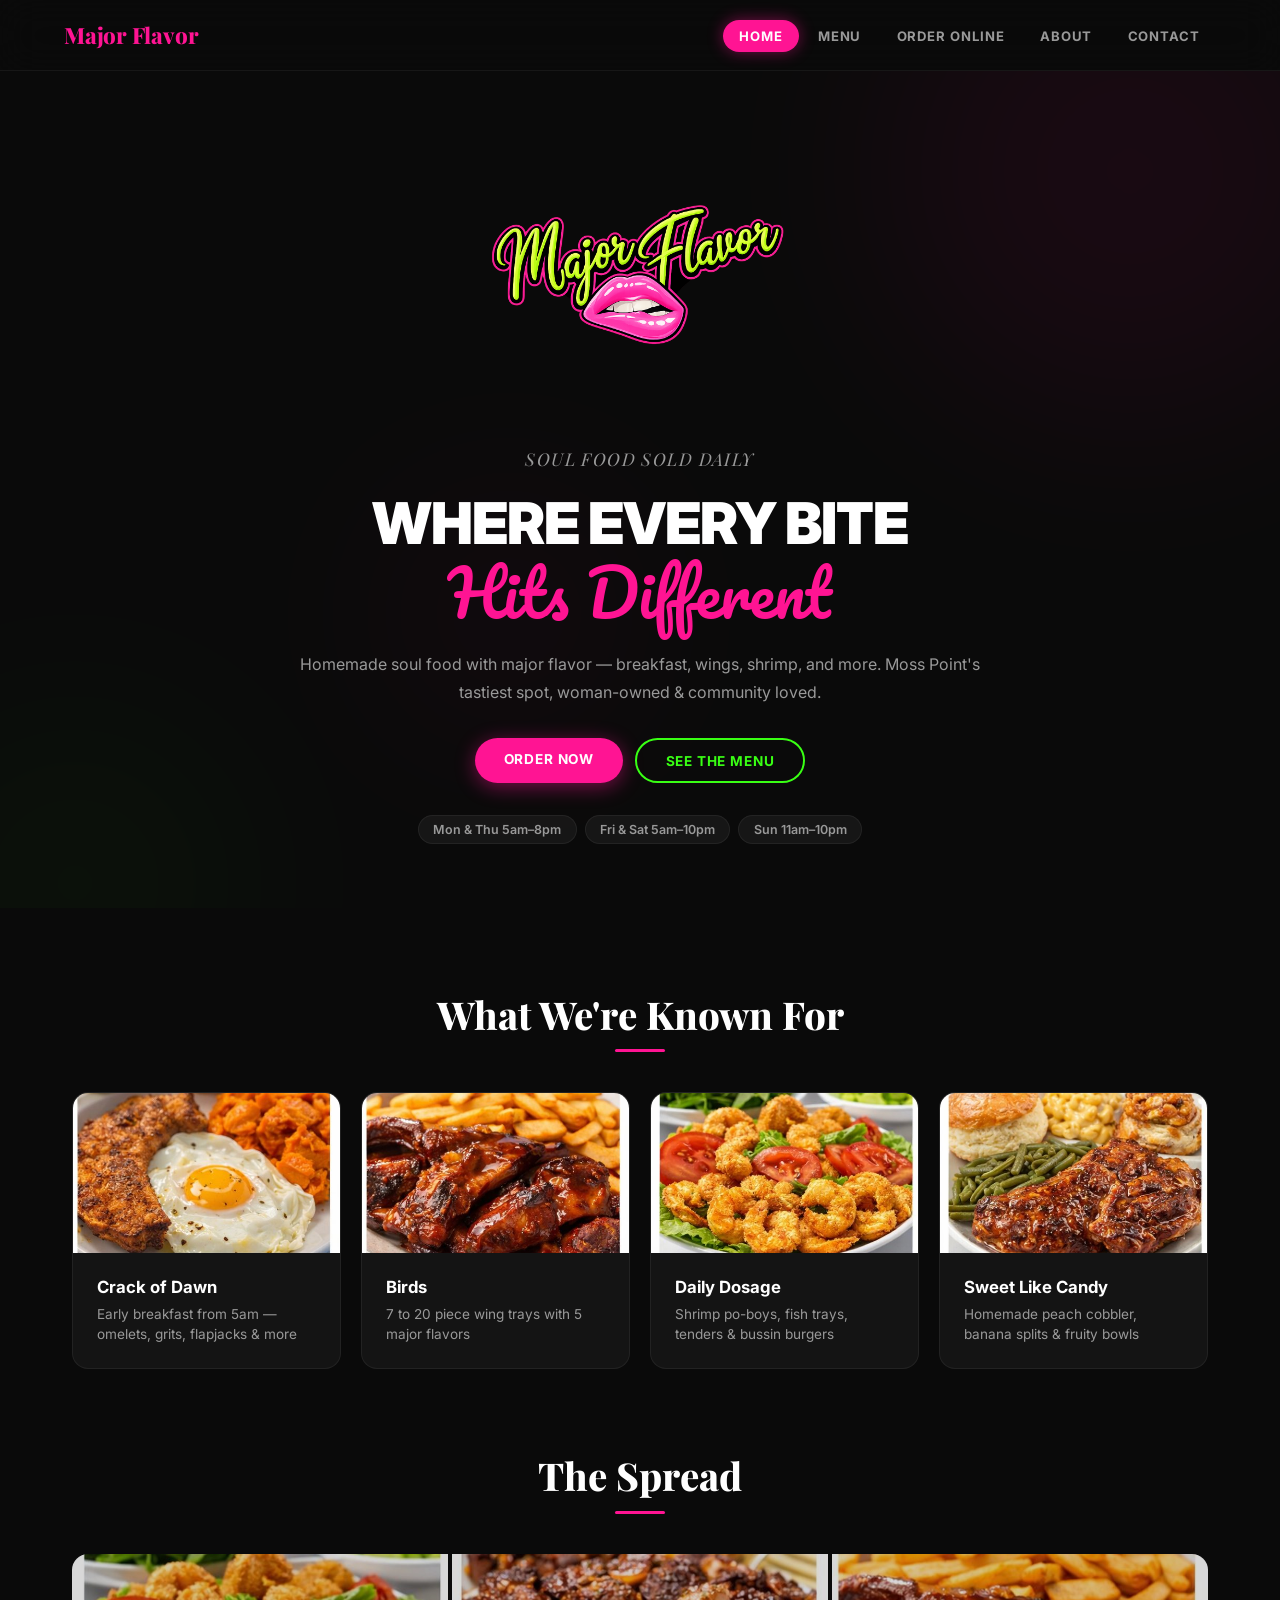
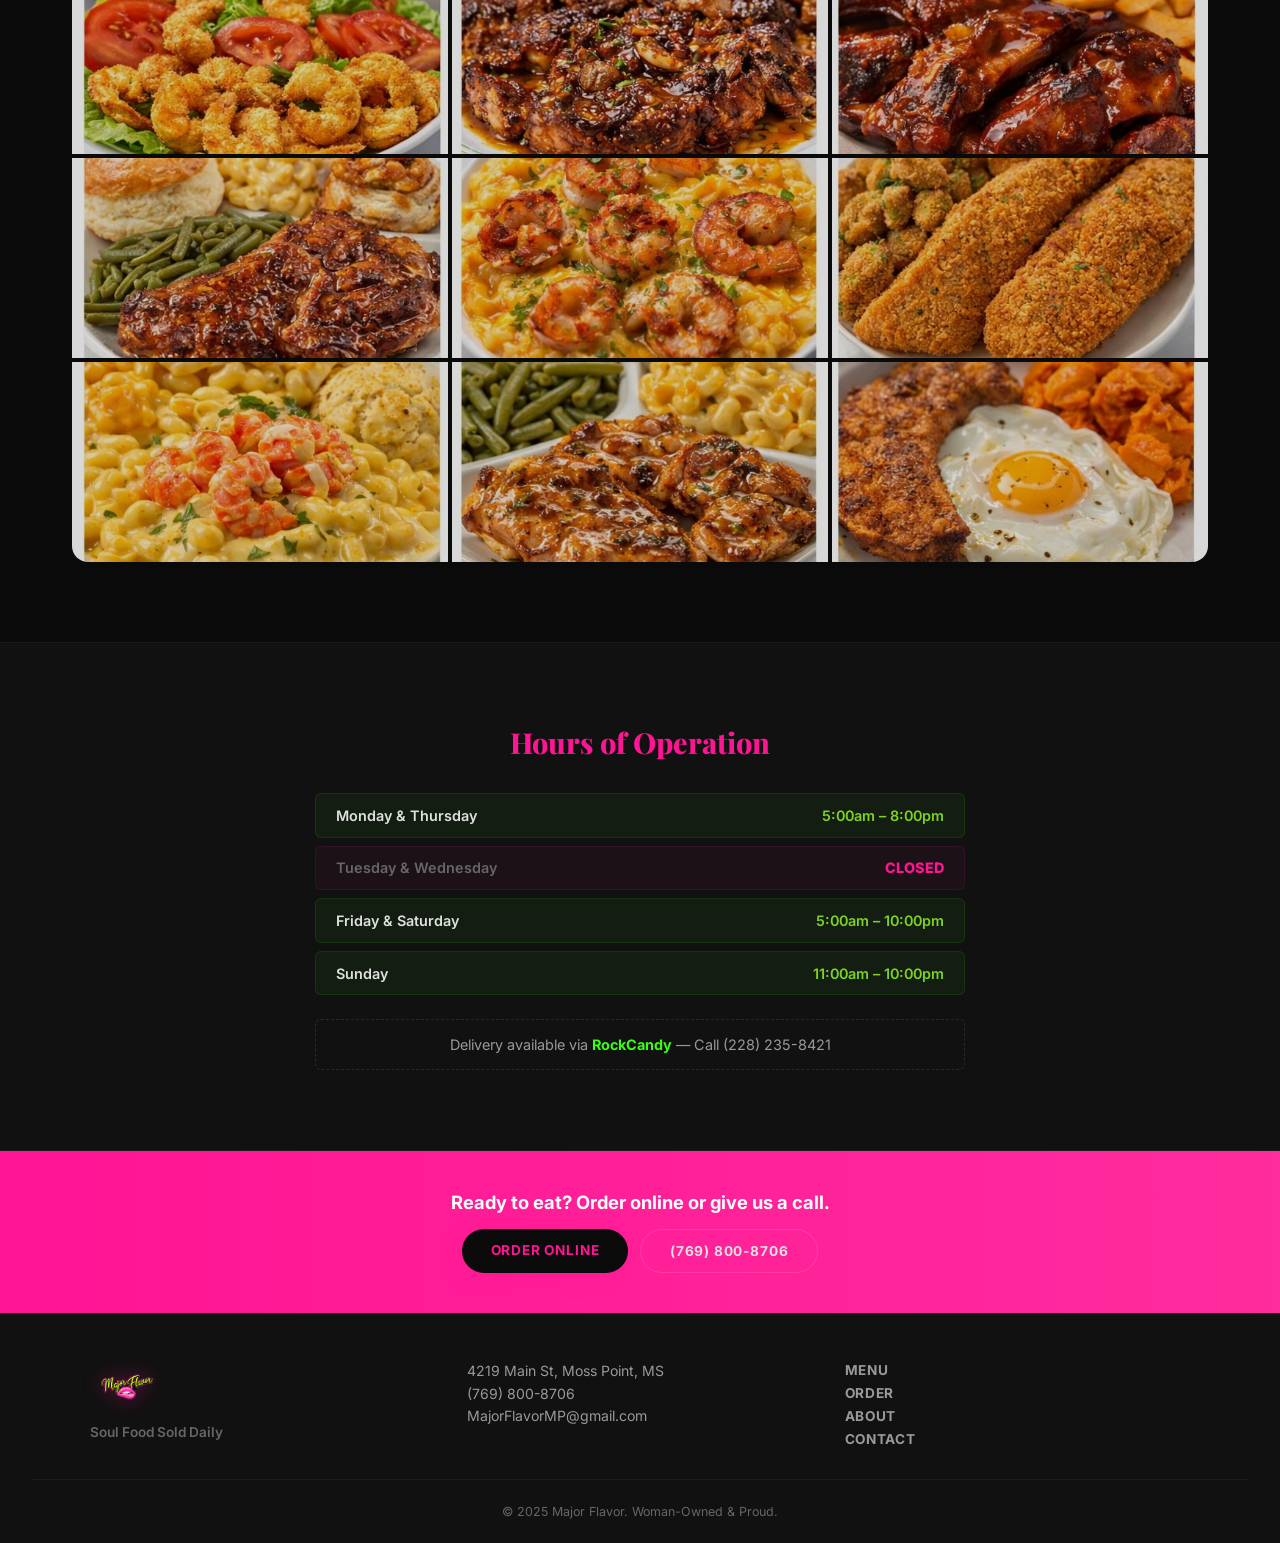
==== commit 168789ac: "Hero redesign — big logo top-center, font updates, nav text brand - Logo now prominent at top of her" ====
--- a/index.html
+++ b/index.html
@@ -5,7 +5,7 @@
   <meta name="viewport" content="width=device-width, initial-scale=1.0"/>
   <title>Major Flavor | Soul Food · Moss Point, MS</title>
   <link rel="preconnect" href="https://fonts.googleapis.com">
-  <link href="https://fonts.googleapis.com/css2?family=Inter:wght@400;500;600;700;800;900&display=swap" rel="stylesheet">
+  <link href="https://fonts.googleapis.com/css2?family=Inter:wght@400;500;600;700;800;900&family=Playfair+Display:ital,wght@0,400;0,700;0,800;0,900;1,400;1,700&family=Pacifico&display=swap" rel="stylesheet">
   <link rel="stylesheet" href="css/style.css" />
 </head>
 <body>
@@ -14,7 +14,7 @@
   <header class="site-header">
     <nav class="nav-bar">
       <a href="index.html" class="nav-logo">
-        <img src="logo.png" alt="Major Flavor" class="logo-img" />
+        <span class="nav-brand-text">Major Flavor</span>
       </a>
       <button class="nav-toggle" id="navToggle" aria-label="Toggle menu">&#9776;</button>
       <ul class="nav-links" id="navLinks">
@@ -34,7 +34,8 @@
       <div class="shape shape-2"></div>
       <div class="shape shape-3"></div>
     </div>
-    <div class="hero-content">
+    <div class="hero-center">
+      <img src="logo.png" alt="Major Flavor" class="hero-logo-img" />
       <p class="hero-tag">Soul Food Sold Daily</p>
       <h1 class="hero-title">
         Where Every Bite<br/>
@@ -50,9 +51,6 @@
         <span>Fri & Sat 5am–10pm</span>
         <span>Sun 11am–10pm</span>
       </div>
-    </div>
-    <div class="hero-visual">
-      <img src="logo.png" alt="Major Flavor — Soul Food" class="hero-logo-img" />
     </div>
   </section>
 
@@ -82,7 +80,7 @@
         </div>
       </a>
       <a href="menu.html#desserts" class="feature-card">
-        <img src="images/mac-cheese.jpg" alt="Soul Food" class="feature-card-img" />
+        <img src="images/soul-plate.jpg" alt="Sweet treats" class="feature-card-img" />
         <div class="feature-card-body">
           <h3>Sweet Like Candy</h3>
           <p>Homemade peach cobbler, banana splits & fruity bowls</p>
@@ -134,7 +132,7 @@
   <footer class="site-footer">
     <div class="footer-inner">
       <div class="footer-brand">
-        <img src="logo.png" alt="Major Flavor" style="height:50px; width:auto; filter:drop-shadow(0 0 10px rgba(255,61,154,0.3));" />
+        <img src="logo.png" alt="Major Flavor" style="height:50px; width:auto; filter:drop-shadow(0 0 10px rgba(255,20,147,0.3));" />
         <p>Soul Food Sold Daily</p>
       </div>
       <div class="footer-info">
--- a/css/style.css
+++ b/css/style.css
@@ -3,7 +3,7 @@
    Dark + Bright Pink + Neon Green + Clean Modern
    ============================================= */
 
-@import url('https://fonts.googleapis.com/css2?family=Inter:wght@400;500;600;700;800;900&display=swap');
+@import url('https://fonts.googleapis.com/css2?family=Inter:wght@400;500;600;700;800;900&family=Playfair+Display:ital,wght@0,400;0,700;0,800;0,900;1,400;1,700&family=Pacifico&display=swap');
 
 :root {
   --pink: #FF1493;
@@ -42,10 +42,17 @@
   -webkit-font-smoothing: antialiased;
 }
 
-/* All headings — clean sans-serif */
-h1, h2, h3, h4 {
+/* Headlines — Playfair Display (luxe editorial serif) */
+h1, h2 {
+  font-family: 'Playfair Display', serif;
+  font-weight: 800;
+  color: var(--text-bright);
+}
+
+/* Sub-headings — clean Inter */
+h3, h4 {
   font-family: 'Inter', sans-serif;
-  font-weight: 800;
+  font-weight: 700;
   color: var(--text-bright);
 }
 
@@ -105,6 +112,19 @@
   text-decoration: none;
   display: flex;
   align-items: center;
+}
+
+.nav-brand-text {
+  font-family: 'Playfair Display', serif;
+  font-size: 1.4rem;
+  font-weight: 800;
+  color: var(--pink);
+  letter-spacing: -0.01em;
+  transition: text-shadow 0.3s;
+}
+
+.nav-logo:hover .nav-brand-text {
+  text-shadow: 0 0 20px var(--pink-glow);
 }
 
 .logo-img {
@@ -170,8 +190,16 @@
   position: relative;
   overflow: hidden;
   padding: 4rem 2rem;
-  gap: 4rem;
-  flex-wrap: wrap;
+}
+
+.hero-center {
+  display: flex;
+  flex-direction: column;
+  align-items: center;
+  text-align: center;
+  z-index: 1;
+  animation: fadeUp 0.7s ease both;
+  max-width: 700px;
 }
 
 .hero-bg-shapes { position: absolute; inset: 0; pointer-events: none; }
@@ -213,27 +241,36 @@
 }
 
 .hero-tag {
-  font-size: 0.85rem;
-  font-weight: 700;
-  color: var(--green);
-  letter-spacing: 0.15em;
+  font-family: 'Playfair Display', serif;
+  font-size: 1.1rem;
+  font-weight: 400;
+  font-style: italic;
+  color: var(--text-muted);
+  letter-spacing: 0.08em;
   text-transform: uppercase;
-  margin-bottom: 1rem;
+  margin-bottom: 1.25rem;
   display: block;
 }
 
 .hero-title {
-  font-size: clamp(2.5rem, 6vw, 4rem);
+  font-family: 'Inter', sans-serif;
+  font-size: clamp(2.2rem, 5.5vw, 3.6rem);
   color: var(--text-bright);
-  line-height: 1.1;
+  line-height: 1.15;
   margin-bottom: 1.25rem;
   font-weight: 900;
   letter-spacing: -0.02em;
+  text-transform: uppercase;
 }
 
 .hero-title em {
-  font-style: italic;
+  font-family: 'Pacifico', cursive;
+  font-style: normal;
+  font-weight: 400;
   color: var(--pink);
+  text-transform: none;
+  letter-spacing: 0;
+  font-size: 1.1em;
 }
 
 .hero-sub {
@@ -248,12 +285,14 @@
   gap: 0.75rem;
   flex-wrap: wrap;
   margin-bottom: 2rem;
+  justify-content: center;
 }
 
 .hero-hours {
   display: flex;
   flex-wrap: wrap;
   gap: 0.5rem;
+  justify-content: center;
 }
 
 .hero-hours span {
@@ -272,8 +311,9 @@
 }
 
 .hero-logo-img {
-  width: 340px;
-  max-width: 90vw;
+  width: 420px;
+  max-width: 85vw;
+  margin-bottom: 2rem;
   animation: pulse-glow 4s ease-in-out infinite;
 }
 
@@ -1003,10 +1043,8 @@
   .nav-links.open { display: flex; }
   .nav-toggle { display: block; }
 
-  .hero { flex-direction: column; padding: 2.5rem 1.5rem; text-align: center; gap: 2rem; }
-  .hero-cta { justify-content: center; }
-  .hero-hours { justify-content: center; }
-  .hero-logo-img { width: 260px; }
+  .hero { padding: 2.5rem 1.5rem; }
+  .hero-logo-img { width: 280px; }
 
   .about-grid { grid-template-columns: 1fr; }
   .contact-grid { grid-template-columns: 1fr; }
@@ -1020,7 +1058,7 @@
   .nav-links { top: 60px; }
   .hero { min-height: calc(100vh - 60px); padding: 2rem 1.25rem; }
   .hero-title { font-size: clamp(1.8rem, 8vw, 2.5rem); }
-  .hero-logo-img { width: 220px; }
+  .hero-logo-img { width: 200px; }
   .btn { padding: 0.7rem 1.4rem; font-size: 0.8rem; }
   .menu-items { grid-template-columns: 1fr; }
   .features-grid { grid-template-columns: 1fr; gap: 1rem; }
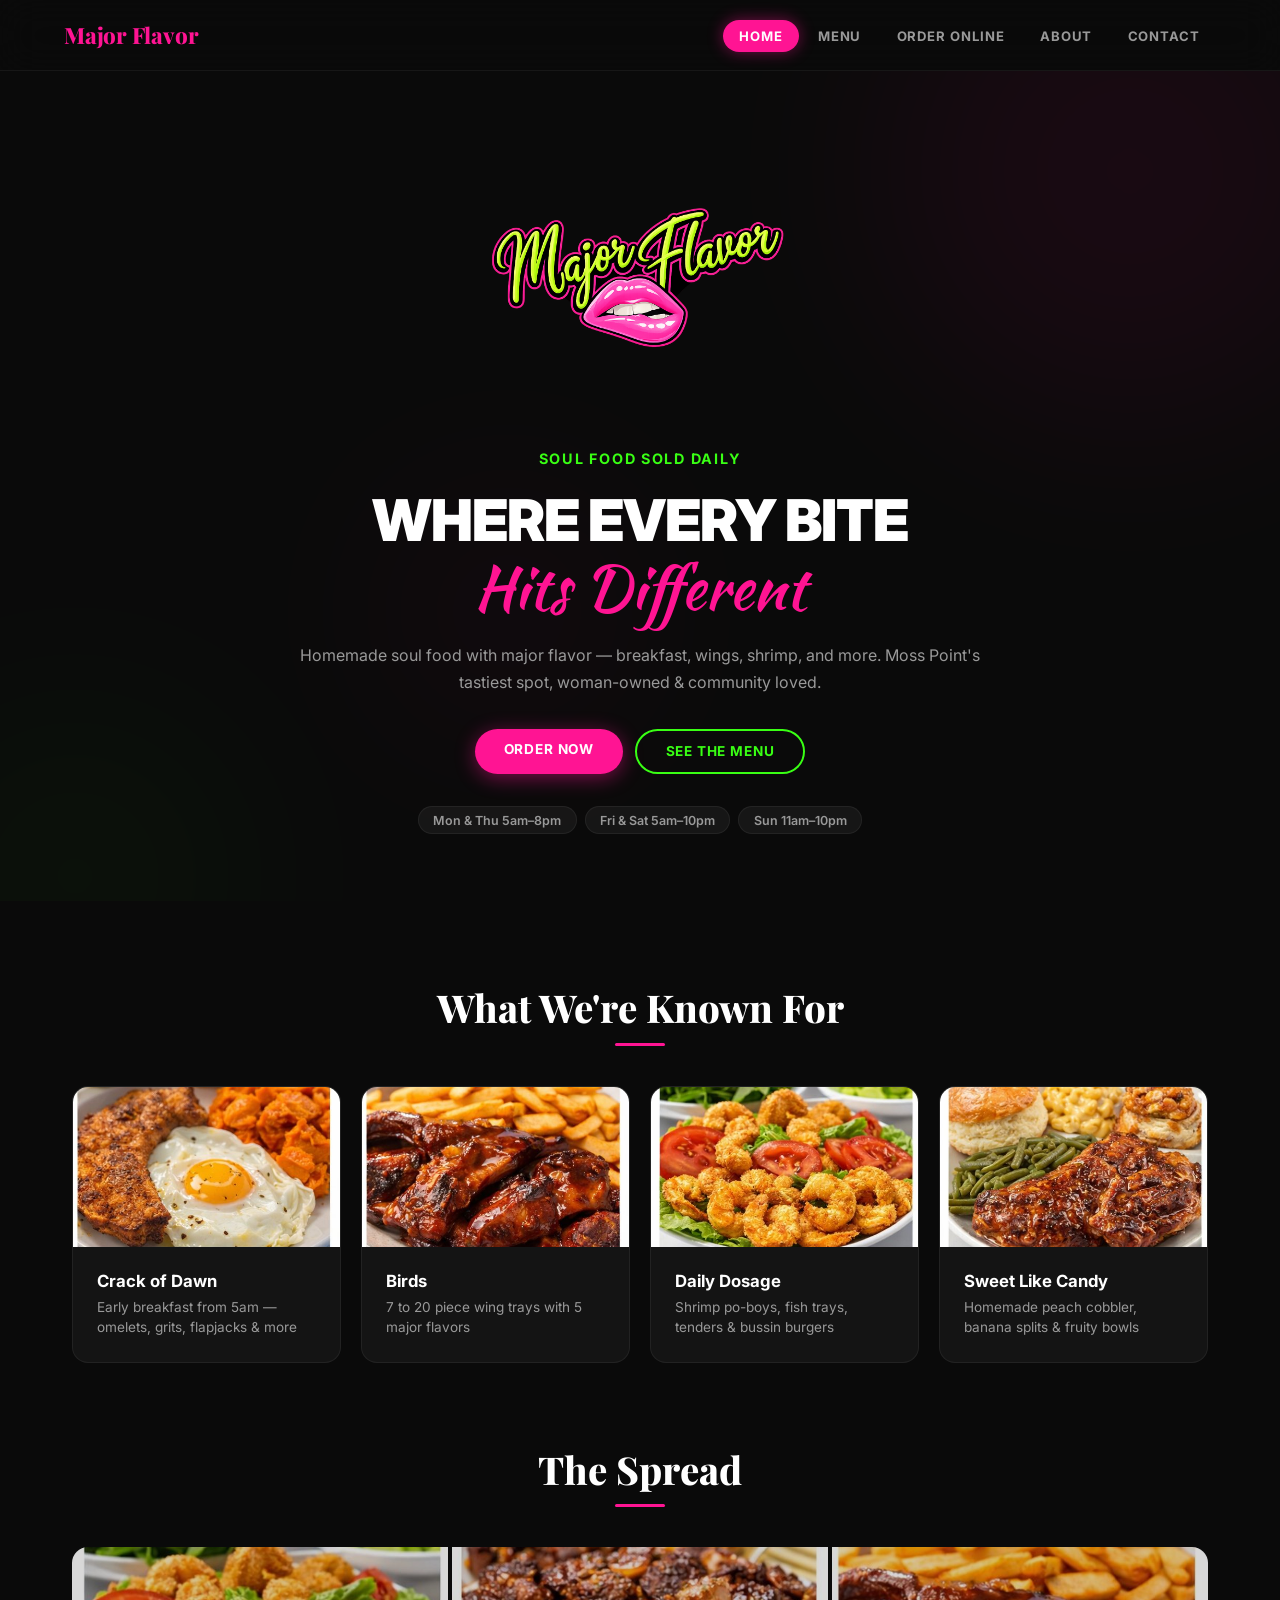
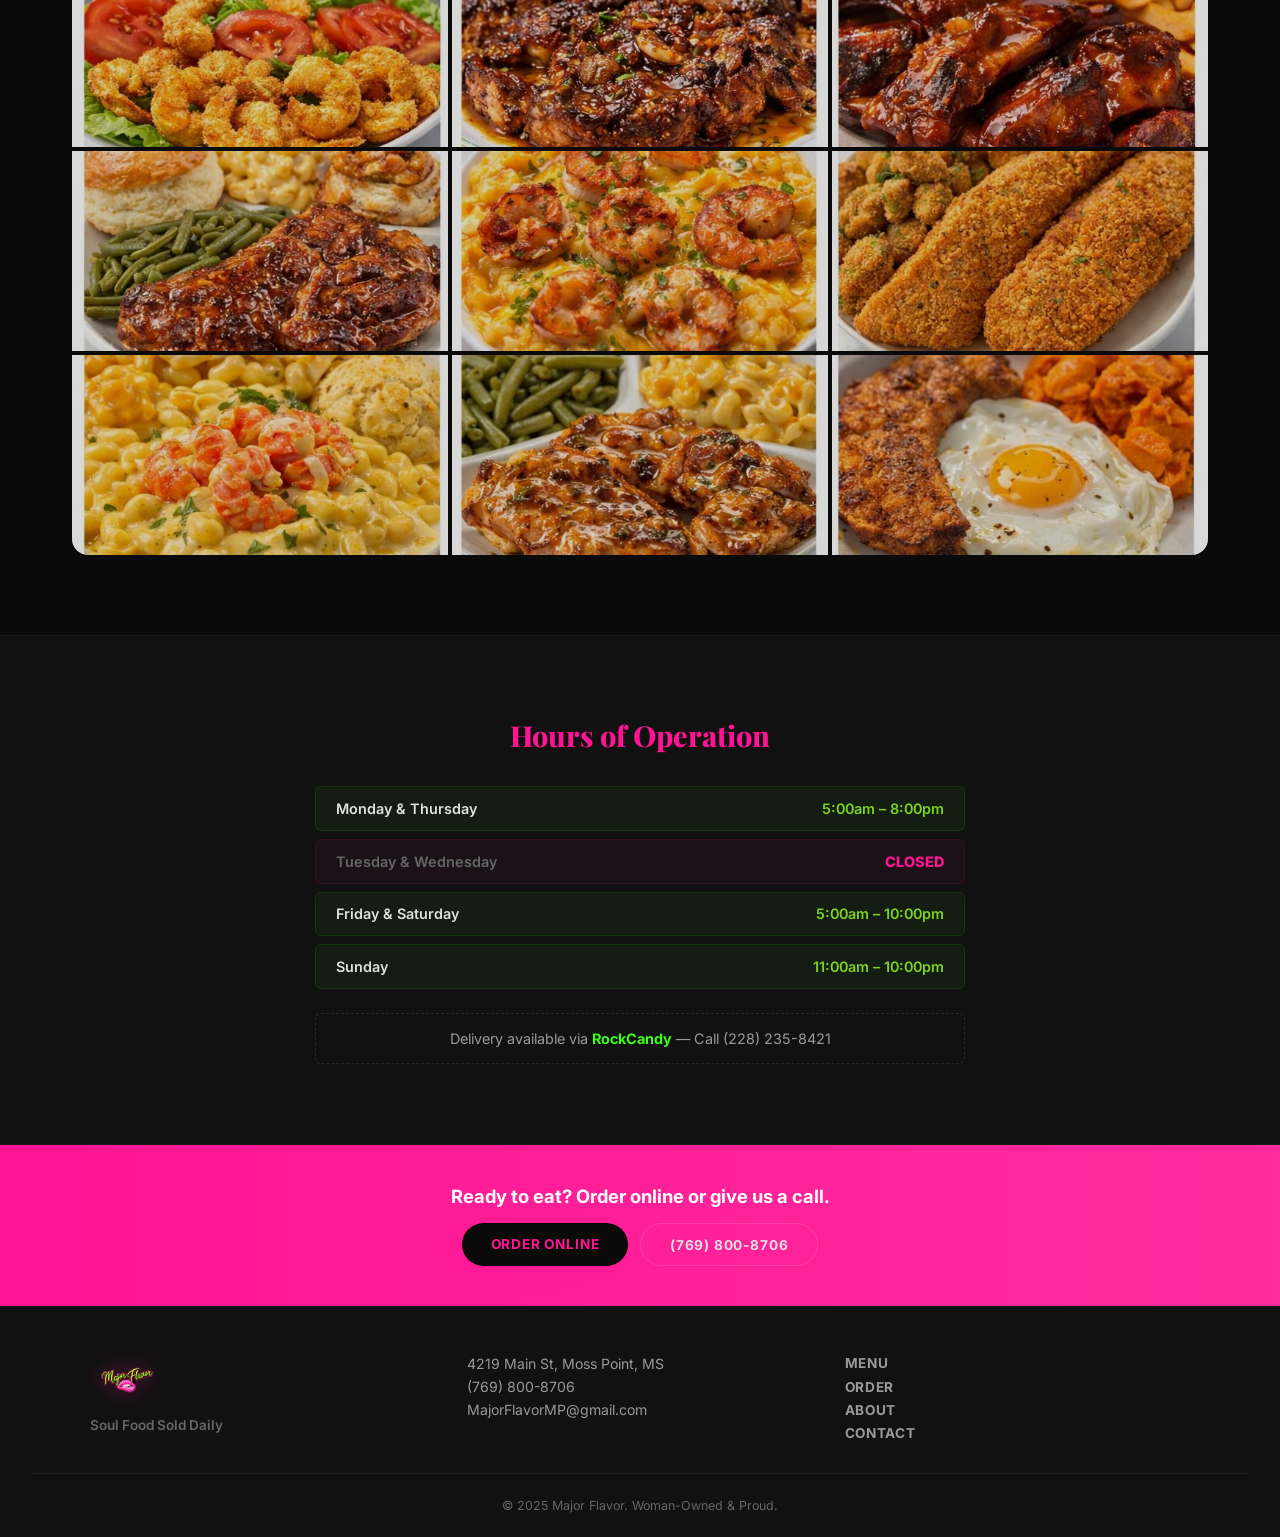
==== commit 36d68ec6: "Add order builder with cart, PDF menu, font updates - Full ordering page with add-to-cart, floating " ====
--- a/index.html
+++ b/index.html
@@ -5,7 +5,7 @@
   <meta name="viewport" content="width=device-width, initial-scale=1.0"/>
   <title>Major Flavor | Soul Food · Moss Point, MS</title>
   <link rel="preconnect" href="https://fonts.googleapis.com">
-  <link href="https://fonts.googleapis.com/css2?family=Inter:wght@400;500;600;700;800;900&family=Playfair+Display:ital,wght@0,400;0,700;0,800;0,900;1,400;1,700&family=Pacifico&display=swap" rel="stylesheet">
+  <link href="https://fonts.googleapis.com/css2?family=Inter:wght@400;500;600;700;800;900&family=Playfair+Display:ital,wght@0,400;0,700;0,800;0,900;1,400;1,700&family=Kaushan+Script&display=swap" rel="stylesheet">
   <link rel="stylesheet" href="css/style.css" />
 </head>
 <body>
--- a/css/style.css
+++ b/css/style.css
@@ -3,7 +3,7 @@
    Dark + Bright Pink + Neon Green + Clean Modern
    ============================================= */
 
-@import url('https://fonts.googleapis.com/css2?family=Inter:wght@400;500;600;700;800;900&family=Playfair+Display:ital,wght@0,400;0,700;0,800;0,900;1,400;1,700&family=Pacifico&display=swap');
+@import url('https://fonts.googleapis.com/css2?family=Inter:wght@400;500;600;700;800;900&family=Playfair+Display:ital,wght@0,400;0,700;0,800;0,900;1,400;1,700&family=Kaushan+Script&display=swap');
 
 :root {
   --pink: #FF1493;
@@ -241,12 +241,11 @@
 }
 
 .hero-tag {
-  font-family: 'Playfair Display', serif;
-  font-size: 1.1rem;
-  font-weight: 400;
-  font-style: italic;
-  color: var(--text-muted);
-  letter-spacing: 0.08em;
+  font-family: 'Inter', sans-serif;
+  font-size: 0.9rem;
+  font-weight: 700;
+  color: var(--green);
+  letter-spacing: 0.12em;
   text-transform: uppercase;
   margin-bottom: 1.25rem;
   display: block;
@@ -264,13 +263,13 @@
 }
 
 .hero-title em {
-  font-family: 'Pacifico', cursive;
+  font-family: 'Kaushan Script', cursive;
   font-style: normal;
   font-weight: 400;
   color: var(--pink);
   text-transform: none;
   letter-spacing: 0;
-  font-size: 1.1em;
+  font-size: 1.05em;
 }
 
 .hero-sub {
@@ -1028,6 +1027,272 @@
 .map-embed iframe { width: 100%; height: 280px; display: block; border: none; }
 
 /* =============================================
+   ORDER BUILDER
+   ============================================= */
+.order-builder {
+  max-width: 900px;
+  margin: 0 auto;
+  padding: 2rem 2rem 5rem;
+}
+
+.order-item {
+  background: var(--bg-card);
+  border-radius: var(--radius-sm);
+  padding: 1rem 1.25rem;
+  border: 1px solid rgba(255, 255, 255, 0.05);
+  display: flex;
+  justify-content: space-between;
+  align-items: center;
+  gap: 0.75rem;
+  transition: all 0.25s;
+}
+
+.order-item:hover {
+  border-color: rgba(255, 20, 147, 0.2);
+  background: rgba(255, 255, 255, 0.03);
+}
+
+.order-item-right {
+  display: flex;
+  align-items: center;
+  gap: 0.75rem;
+  flex-shrink: 0;
+}
+
+.add-btn {
+  width: 36px;
+  height: 36px;
+  border-radius: 50%;
+  border: 2px solid var(--pink);
+  background: transparent;
+  color: var(--pink);
+  font-size: 1.2rem;
+  font-weight: 700;
+  cursor: pointer;
+  display: flex;
+  align-items: center;
+  justify-content: center;
+  transition: all 0.2s;
+  font-family: 'Inter', sans-serif;
+}
+
+.add-btn:hover {
+  background: var(--pink);
+  color: #fff;
+  box-shadow: 0 0 14px var(--pink-glow);
+}
+
+.add-btn.added {
+  background: var(--green);
+  border-color: var(--green);
+  color: var(--bg);
+}
+
+/* FLOATING CART BUTTON */
+.cart-fab {
+  position: fixed;
+  bottom: 1.5rem;
+  right: 1.5rem;
+  width: 60px;
+  height: 60px;
+  border-radius: 50%;
+  background: var(--pink);
+  border: none;
+  color: #fff;
+  font-size: 1.5rem;
+  cursor: pointer;
+  box-shadow: 0 6px 24px var(--pink-glow);
+  z-index: 90;
+  display: flex;
+  align-items: center;
+  justify-content: center;
+  transition: all 0.3s;
+  animation: fadeUp 0.4s ease;
+}
+
+.cart-fab:hover {
+  transform: scale(1.1);
+  box-shadow: 0 8px 32px var(--pink-glow);
+}
+
+.cart-fab-icon { font-size: 1.4rem; }
+
+.cart-fab-count {
+  position: absolute;
+  top: -4px;
+  right: -4px;
+  background: var(--green);
+  color: var(--bg);
+  font-size: 0.72rem;
+  font-weight: 800;
+  width: 22px;
+  height: 22px;
+  border-radius: 50%;
+  display: flex;
+  align-items: center;
+  justify-content: center;
+}
+
+/* CART OVERLAY */
+.cart-overlay {
+  position: fixed;
+  inset: 0;
+  background: rgba(0, 0, 0, 0.6);
+  z-index: 200;
+  opacity: 0;
+  pointer-events: none;
+  transition: opacity 0.3s;
+}
+
+.cart-overlay.open {
+  opacity: 1;
+  pointer-events: all;
+}
+
+/* CART DRAWER */
+.cart-drawer {
+  position: fixed;
+  top: 0;
+  right: -400px;
+  width: 380px;
+  max-width: 90vw;
+  height: 100vh;
+  background: var(--bg-card);
+  border-left: 1px solid rgba(255, 20, 147, 0.15);
+  z-index: 201;
+  display: flex;
+  flex-direction: column;
+  transition: right 0.35s ease;
+}
+
+.cart-drawer.open {
+  right: 0;
+}
+
+.cart-drawer-header {
+  display: flex;
+  justify-content: space-between;
+  align-items: center;
+  padding: 1.25rem 1.5rem;
+  border-bottom: 1px solid rgba(255, 255, 255, 0.06);
+}
+
+.cart-drawer-header h3 {
+  font-size: 1.1rem;
+}
+
+.cart-close {
+  background: none;
+  border: none;
+  color: var(--text-muted);
+  font-size: 1.6rem;
+  cursor: pointer;
+  padding: 0;
+  line-height: 1;
+}
+
+.cart-close:hover { color: var(--pink); }
+
+.cart-items {
+  flex: 1;
+  overflow-y: auto;
+  padding: 1rem 1.5rem;
+}
+
+.cart-empty {
+  color: var(--text-dim);
+  text-align: center;
+  font-size: 0.9rem;
+  padding: 2rem 0;
+}
+
+.cart-line {
+  padding: 0.75rem 0;
+  border-bottom: 1px solid rgba(255, 255, 255, 0.04);
+}
+
+.cart-line-info {
+  display: flex;
+  justify-content: space-between;
+  margin-bottom: 0.35rem;
+}
+
+.cart-line-name {
+  font-weight: 600;
+  font-size: 0.88rem;
+  color: var(--text-bright);
+}
+
+.cart-line-price {
+  font-weight: 700;
+  color: var(--pink);
+  font-size: 0.88rem;
+}
+
+.cart-line-controls {
+  display: flex;
+  align-items: center;
+  gap: 0.5rem;
+}
+
+.qty-btn {
+  width: 28px;
+  height: 28px;
+  border-radius: 50%;
+  border: 1px solid rgba(255, 255, 255, 0.12);
+  background: transparent;
+  color: var(--text-primary);
+  font-size: 0.9rem;
+  cursor: pointer;
+  display: flex;
+  align-items: center;
+  justify-content: center;
+  transition: all 0.2s;
+  font-family: 'Inter', sans-serif;
+}
+
+.qty-btn:hover {
+  border-color: var(--pink);
+  color: var(--pink);
+}
+
+.qty-num {
+  font-weight: 700;
+  font-size: 0.9rem;
+  min-width: 20px;
+  text-align: center;
+  color: var(--text-bright);
+}
+
+.remove-btn {
+  background: none;
+  border: none;
+  color: var(--text-dim);
+  font-size: 0.85rem;
+  cursor: pointer;
+  padding: 0.2rem;
+  margin-left: 0.5rem;
+  transition: color 0.2s;
+}
+
+.remove-btn:hover { color: var(--pink); }
+
+.cart-footer {
+  padding: 1.25rem 1.5rem;
+  border-top: 1px solid rgba(255, 255, 255, 0.06);
+}
+
+.cart-total {
+  display: flex;
+  justify-content: space-between;
+  font-weight: 800;
+  font-size: 1.1rem;
+  color: var(--text-bright);
+}
+
+.cart-total span:last-child { color: var(--pink); }
+
+/* =============================================
    RESPONSIVE
    ============================================= */
 @media (max-width: 768px) {
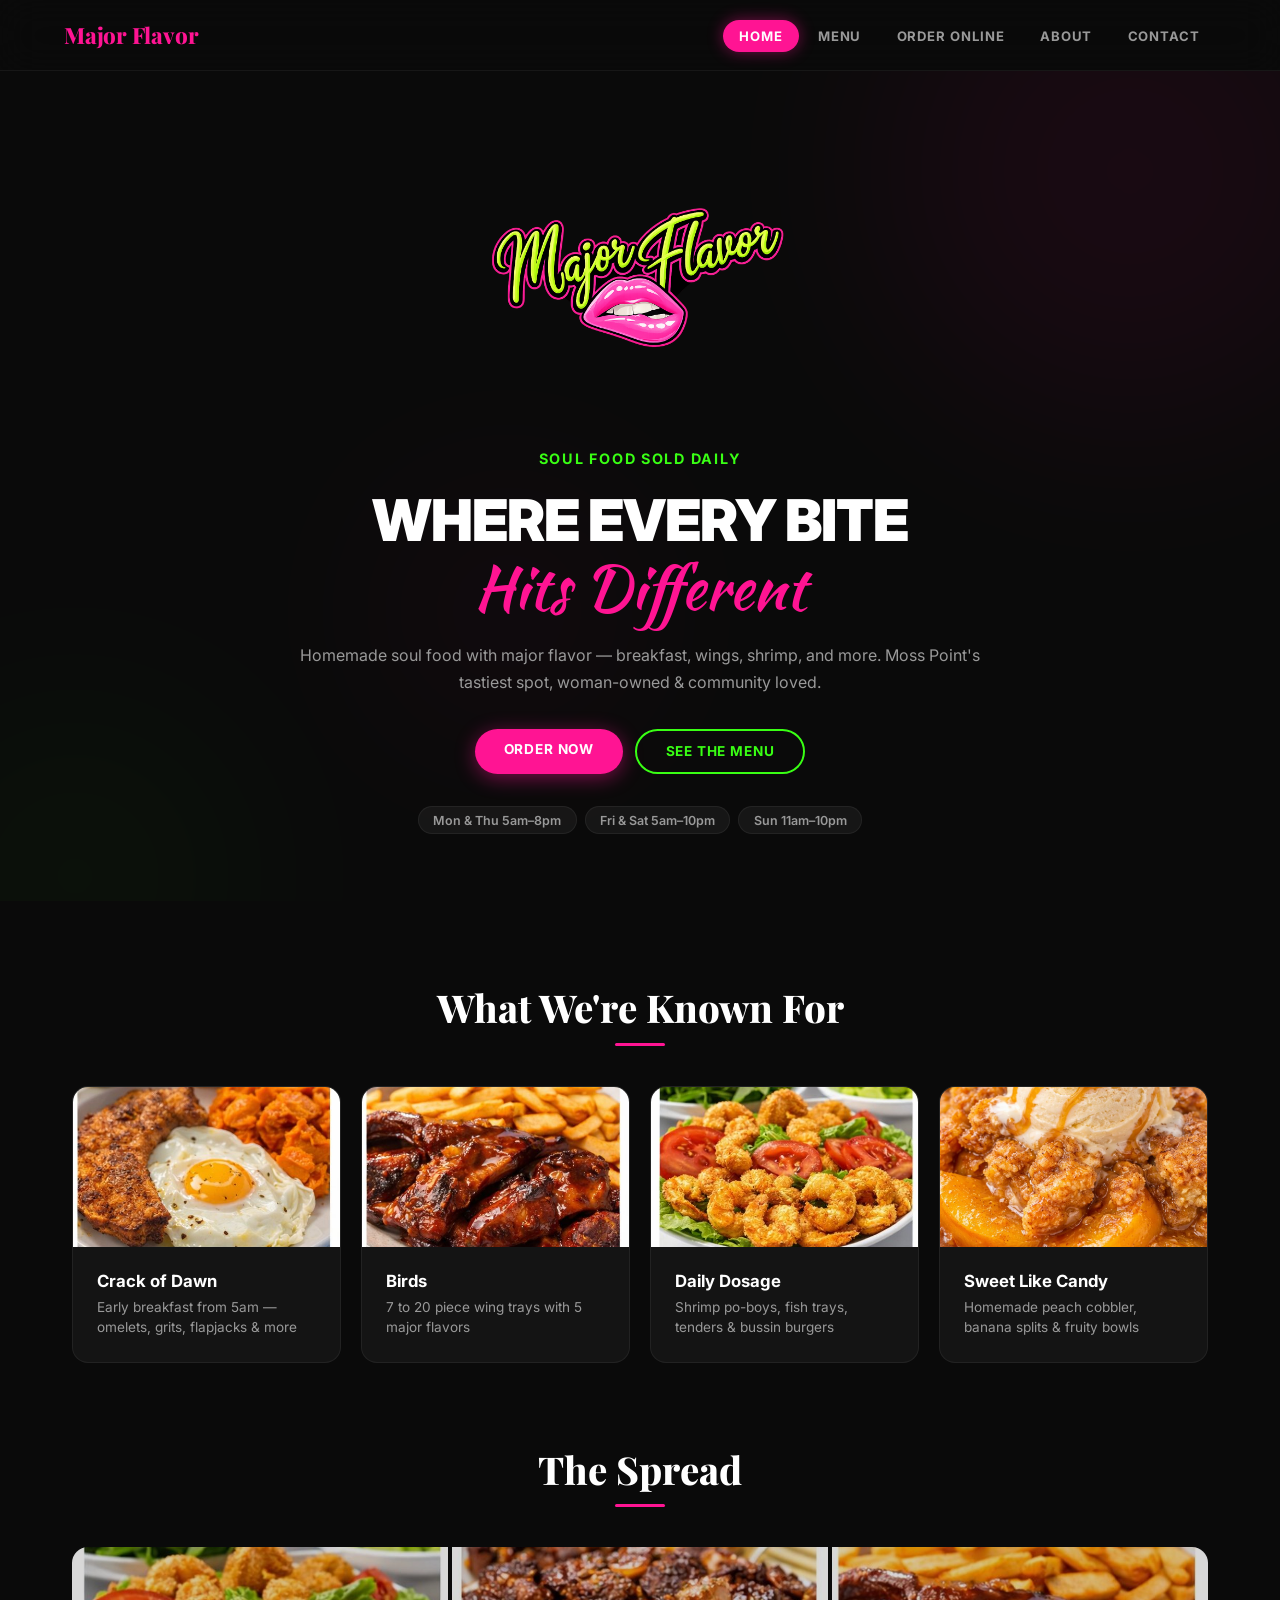
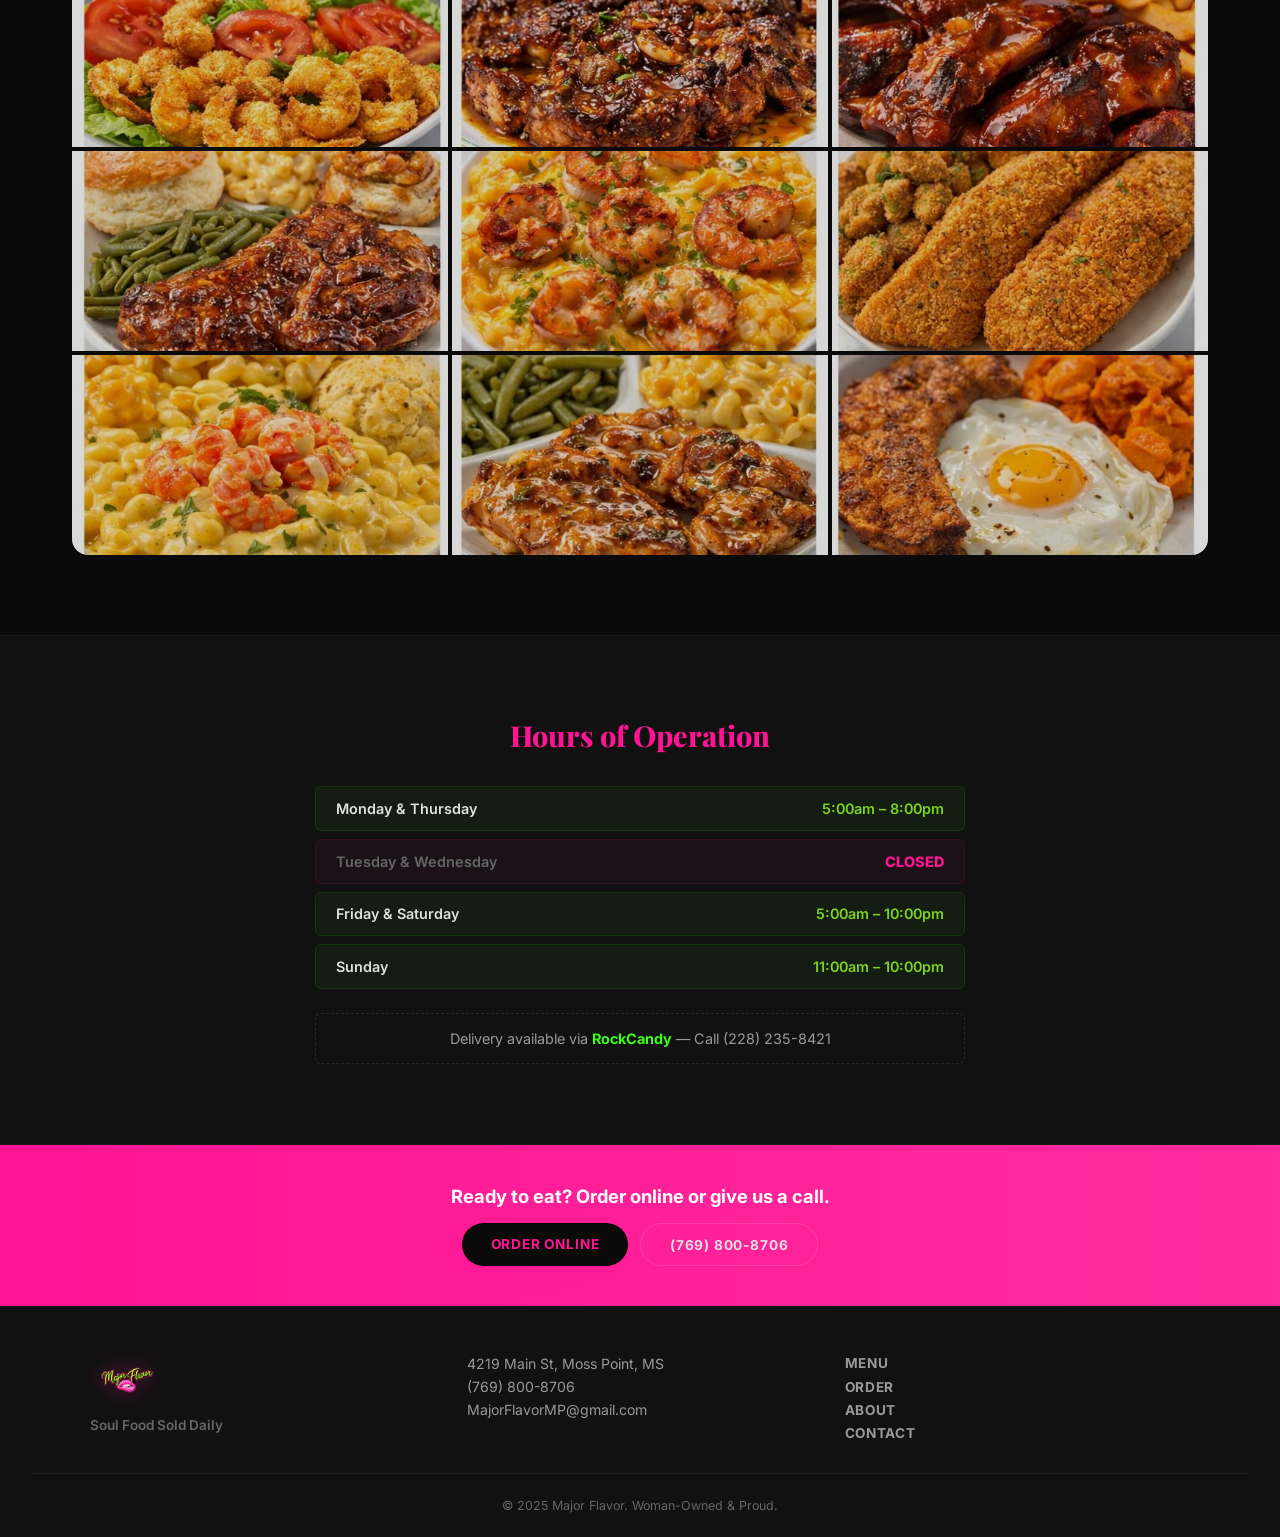
==== commit 13b3cff5: "Add peach cobbler image for Sweet Like Candy card Co-Authored-By: Claude Opus 4.6 (1M context) <nore" ====
--- a/index.html
+++ b/index.html
@@ -80,7 +80,7 @@
         </div>
       </a>
       <a href="menu.html#desserts" class="feature-card">
-        <img src="images/soul-plate.jpg" alt="Sweet treats" class="feature-card-img" />
+        <img src="images/peach-cobbler.jpg" alt="Peach Cobbler" class="feature-card-img" />
         <div class="feature-card-body">
           <h3>Sweet Like Candy</h3>
           <p>Homemade peach cobbler, banana splits & fruity bowls</p>
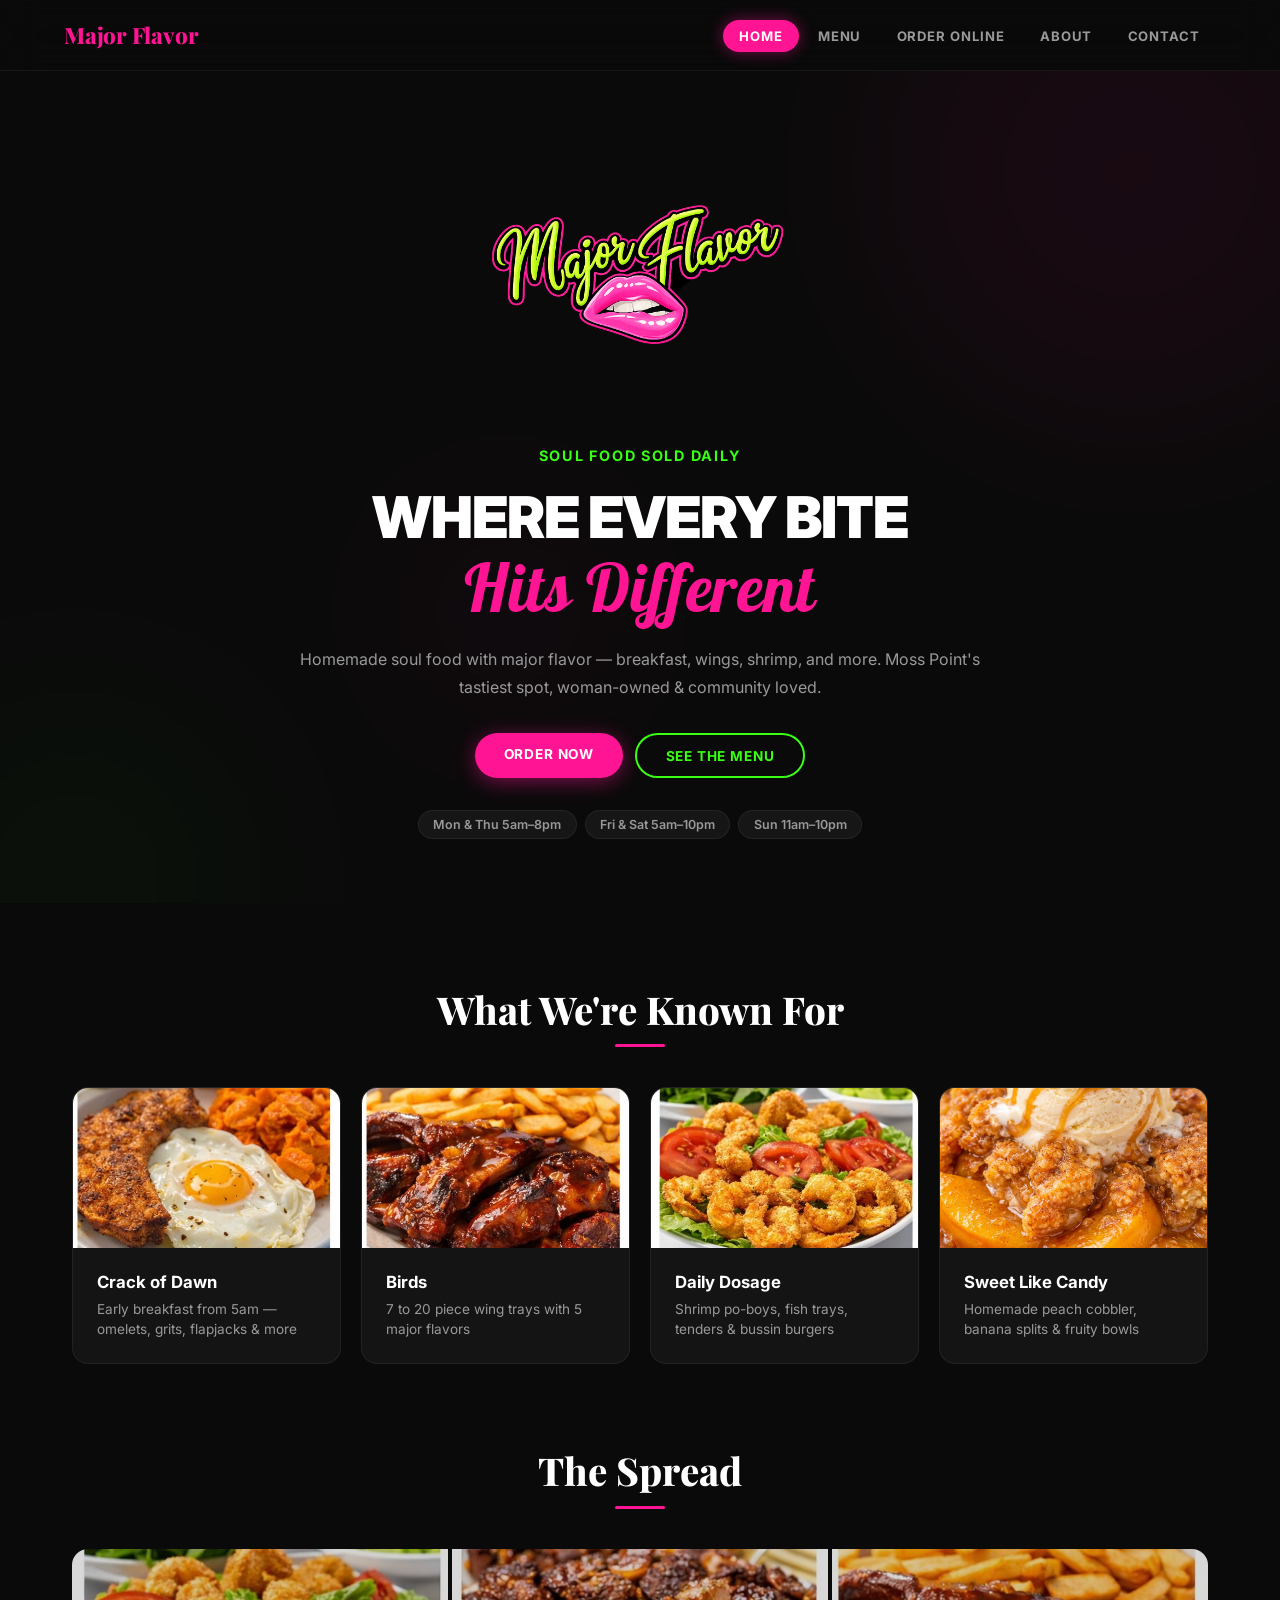
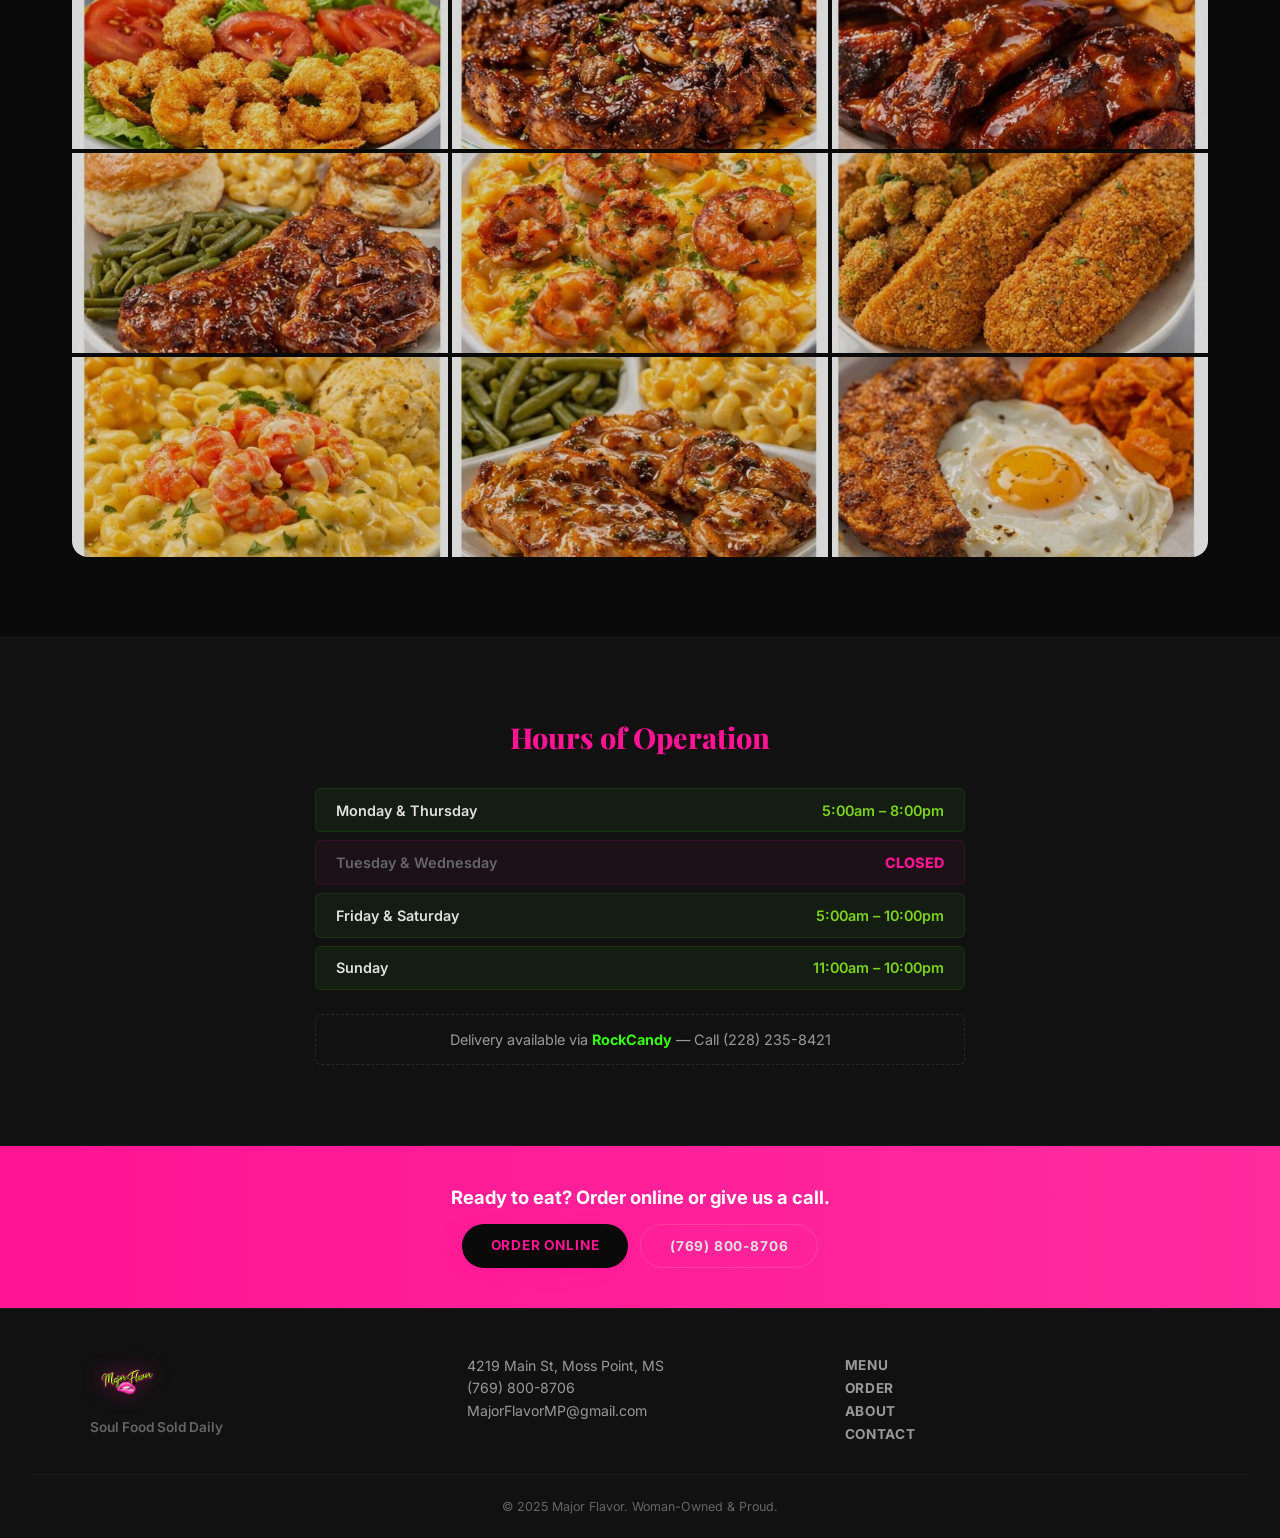
==== commit 76e20806: "Switch Hits Different font to Lobster (matches logo brush style) Co-Authored-By: Claude Opus 4.6 (1M" ====
--- a/index.html
+++ b/index.html
@@ -5,7 +5,7 @@
   <meta name="viewport" content="width=device-width, initial-scale=1.0"/>
   <title>Major Flavor | Soul Food · Moss Point, MS</title>
   <link rel="preconnect" href="https://fonts.googleapis.com">
-  <link href="https://fonts.googleapis.com/css2?family=Inter:wght@400;500;600;700;800;900&family=Playfair+Display:ital,wght@0,400;0,700;0,800;0,900;1,400;1,700&family=Kaushan+Script&display=swap" rel="stylesheet">
+  <link href="https://fonts.googleapis.com/css2?family=Inter:wght@400;500;600;700;800;900&family=Playfair+Display:ital,wght@0,400;0,700;0,800;0,900;1,400;1,700&family=Lobster&display=swap" rel="stylesheet">
   <link rel="stylesheet" href="css/style.css" />
 </head>
 <body>
--- a/css/style.css
+++ b/css/style.css
@@ -3,7 +3,7 @@
    Dark + Bright Pink + Neon Green + Clean Modern
    ============================================= */
 
-@import url('https://fonts.googleapis.com/css2?family=Inter:wght@400;500;600;700;800;900&family=Playfair+Display:ital,wght@0,400;0,700;0,800;0,900;1,400;1,700&family=Kaushan+Script&display=swap');
+@import url('https://fonts.googleapis.com/css2?family=Inter:wght@400;500;600;700;800;900&family=Playfair+Display:ital,wght@0,400;0,700;0,800;0,900;1,400;1,700&family=Lobster&display=swap');
 
 :root {
   --pink: #FF1493;
@@ -263,13 +263,13 @@
 }
 
 .hero-title em {
-  font-family: 'Kaushan Script', cursive;
+  font-family: 'Lobster', cursive;
   font-style: normal;
   font-weight: 400;
   color: var(--pink);
   text-transform: none;
-  letter-spacing: 0;
-  font-size: 1.05em;
+  letter-spacing: 0.01em;
+  font-size: 1.15em;
 }
 
 .hero-sub {
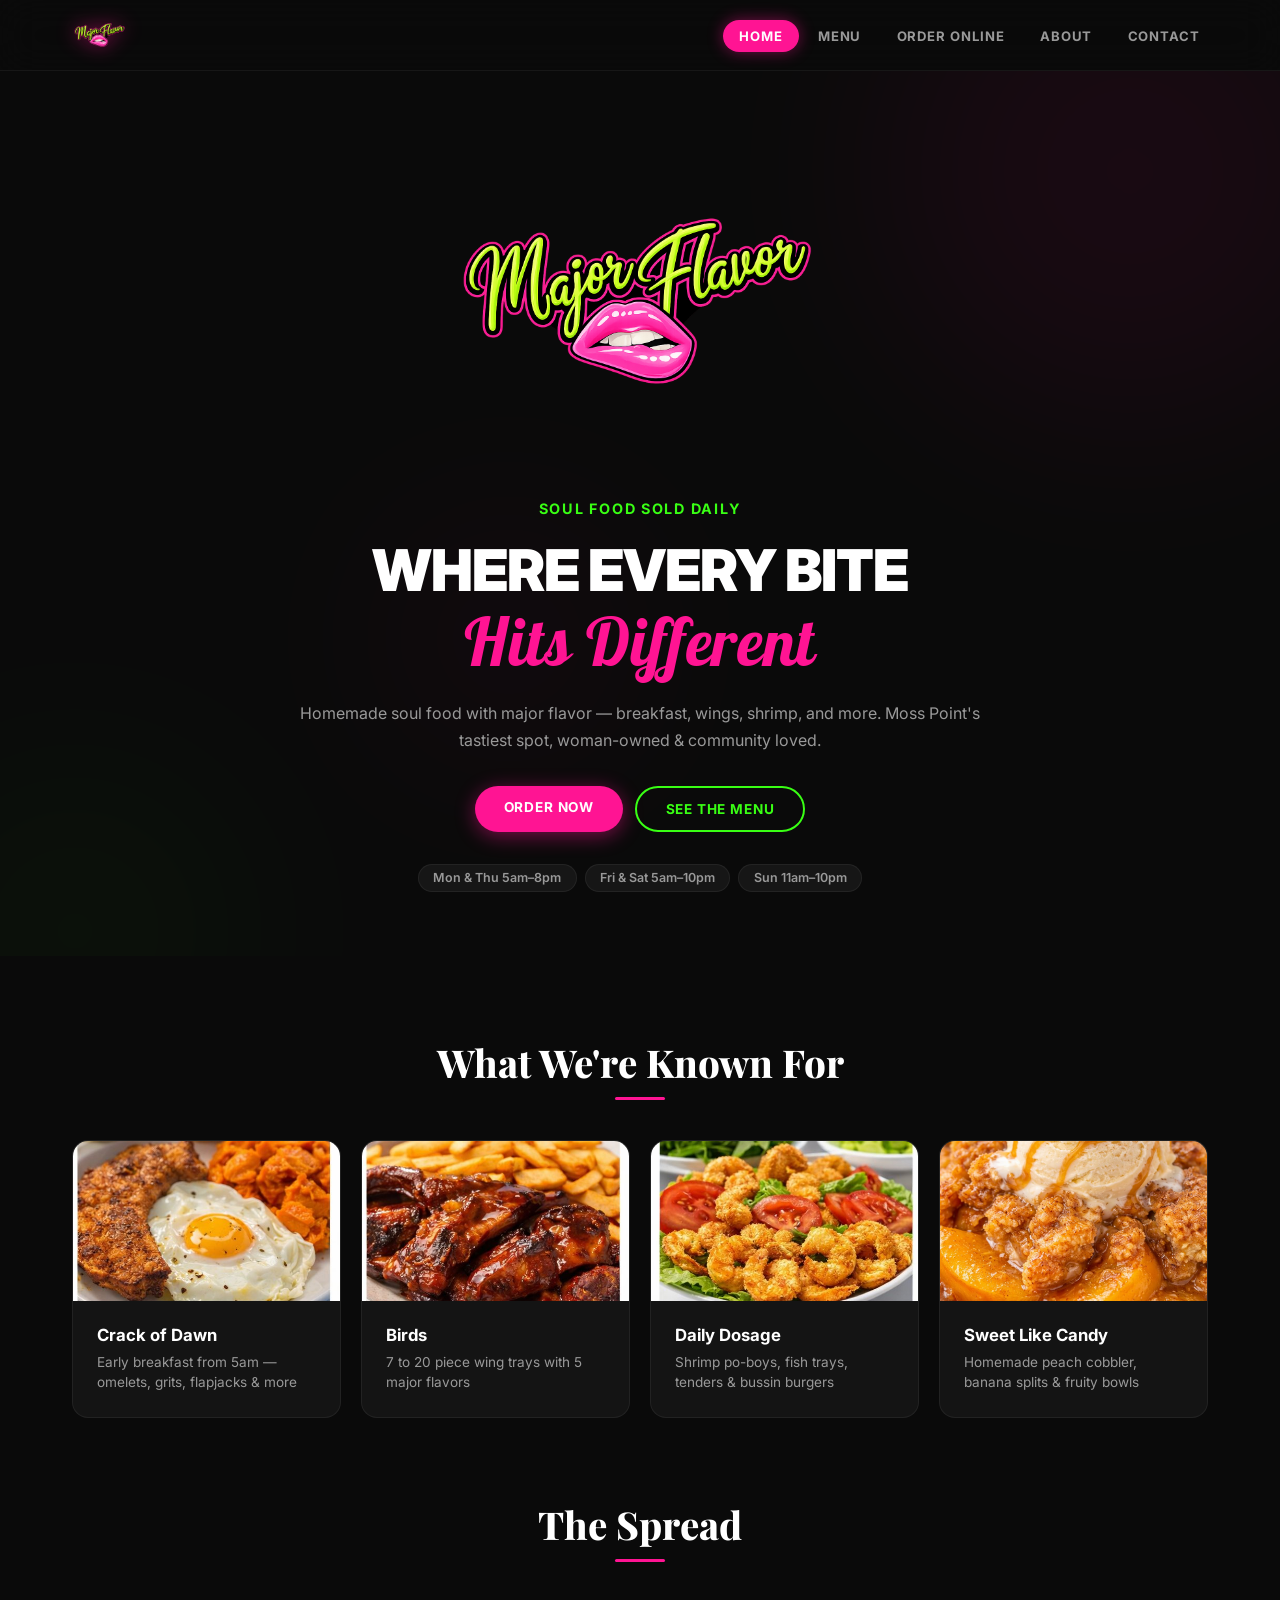
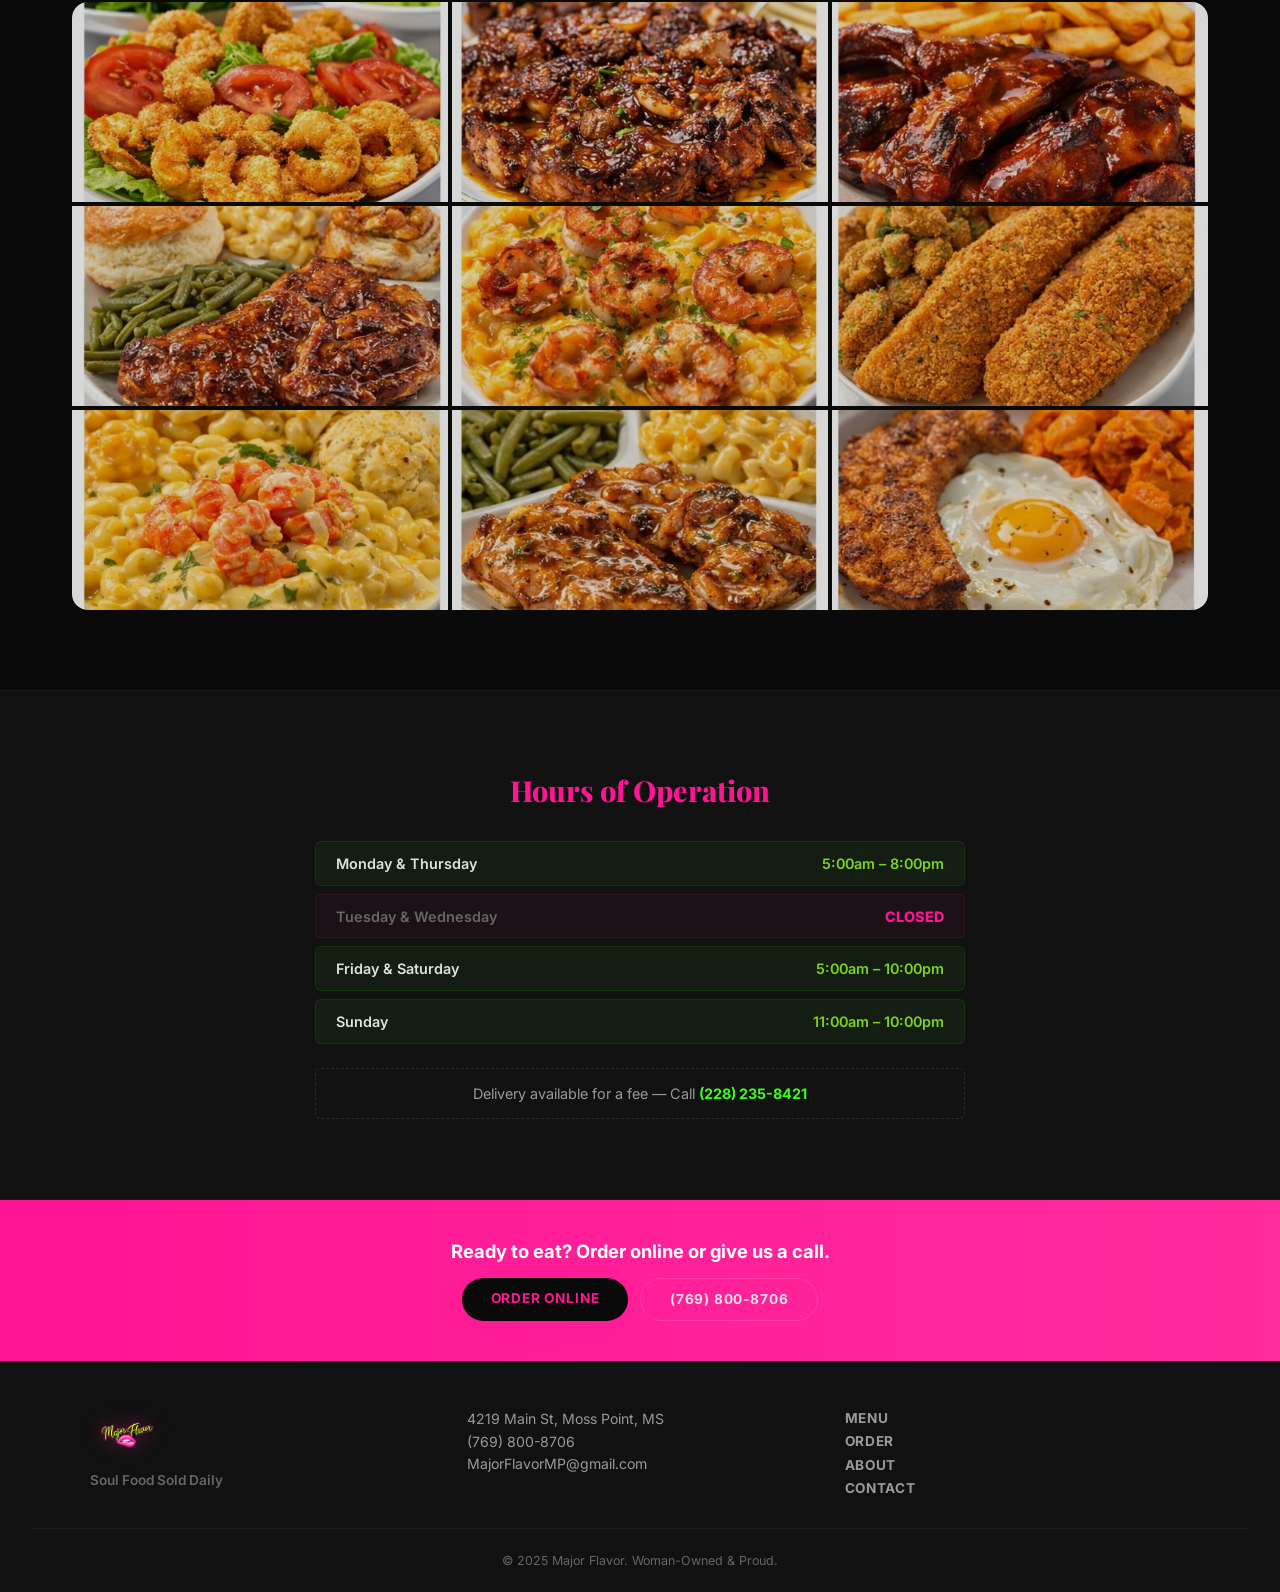
==== commit c18c0a79: "Menu page rebuilt, sides orderable, logo in nav, delivery note fixed - Menu page is now a proper bro" ====
--- a/index.html
+++ b/index.html
@@ -14,7 +14,7 @@
   <header class="site-header">
     <nav class="nav-bar">
       <a href="index.html" class="nav-logo">
-        <span class="nav-brand-text">Major Flavor</span>
+        <img src="logo.png" alt="Major Flavor" class="logo-img" />
       </a>
       <button class="nav-toggle" id="navToggle" aria-label="Toggle menu">&#9776;</button>
       <ul class="nav-links" id="navLinks">
@@ -115,7 +115,7 @@
         <div class="hours-row open"><span>Friday & Saturday</span><span>5:00am – 10:00pm</span></div>
         <div class="hours-row open"><span>Sunday</span><span>11:00am – 10:00pm</span></div>
       </div>
-      <p class="delivery-note">Delivery available via <strong>RockCandy</strong> — Call (228) 235-8421</p>
+      <p class="delivery-note">Delivery available for a fee — Call <strong>(228) 235-8421</strong></p>
     </div>
   </section>
 
--- a/css/style.css
+++ b/css/style.css
@@ -114,21 +114,8 @@
   align-items: center;
 }
 
-.nav-brand-text {
-  font-family: 'Playfair Display', serif;
-  font-size: 1.4rem;
-  font-weight: 800;
-  color: var(--pink);
-  letter-spacing: -0.01em;
-  transition: text-shadow 0.3s;
-}
-
-.nav-logo:hover .nav-brand-text {
-  text-shadow: 0 0 20px var(--pink-glow);
-}
-
 .logo-img {
-  height: 44px;
+  height: 48px;
   width: auto;
   filter: drop-shadow(0 0 10px var(--pink-glow));
   transition: filter 0.3s;
@@ -310,8 +297,8 @@
 }
 
 .hero-logo-img {
-  width: 420px;
-  max-width: 85vw;
+  width: 500px;
+  max-width: 90vw;
   margin-bottom: 2rem;
   animation: pulse-glow 4s ease-in-out infinite;
 }
